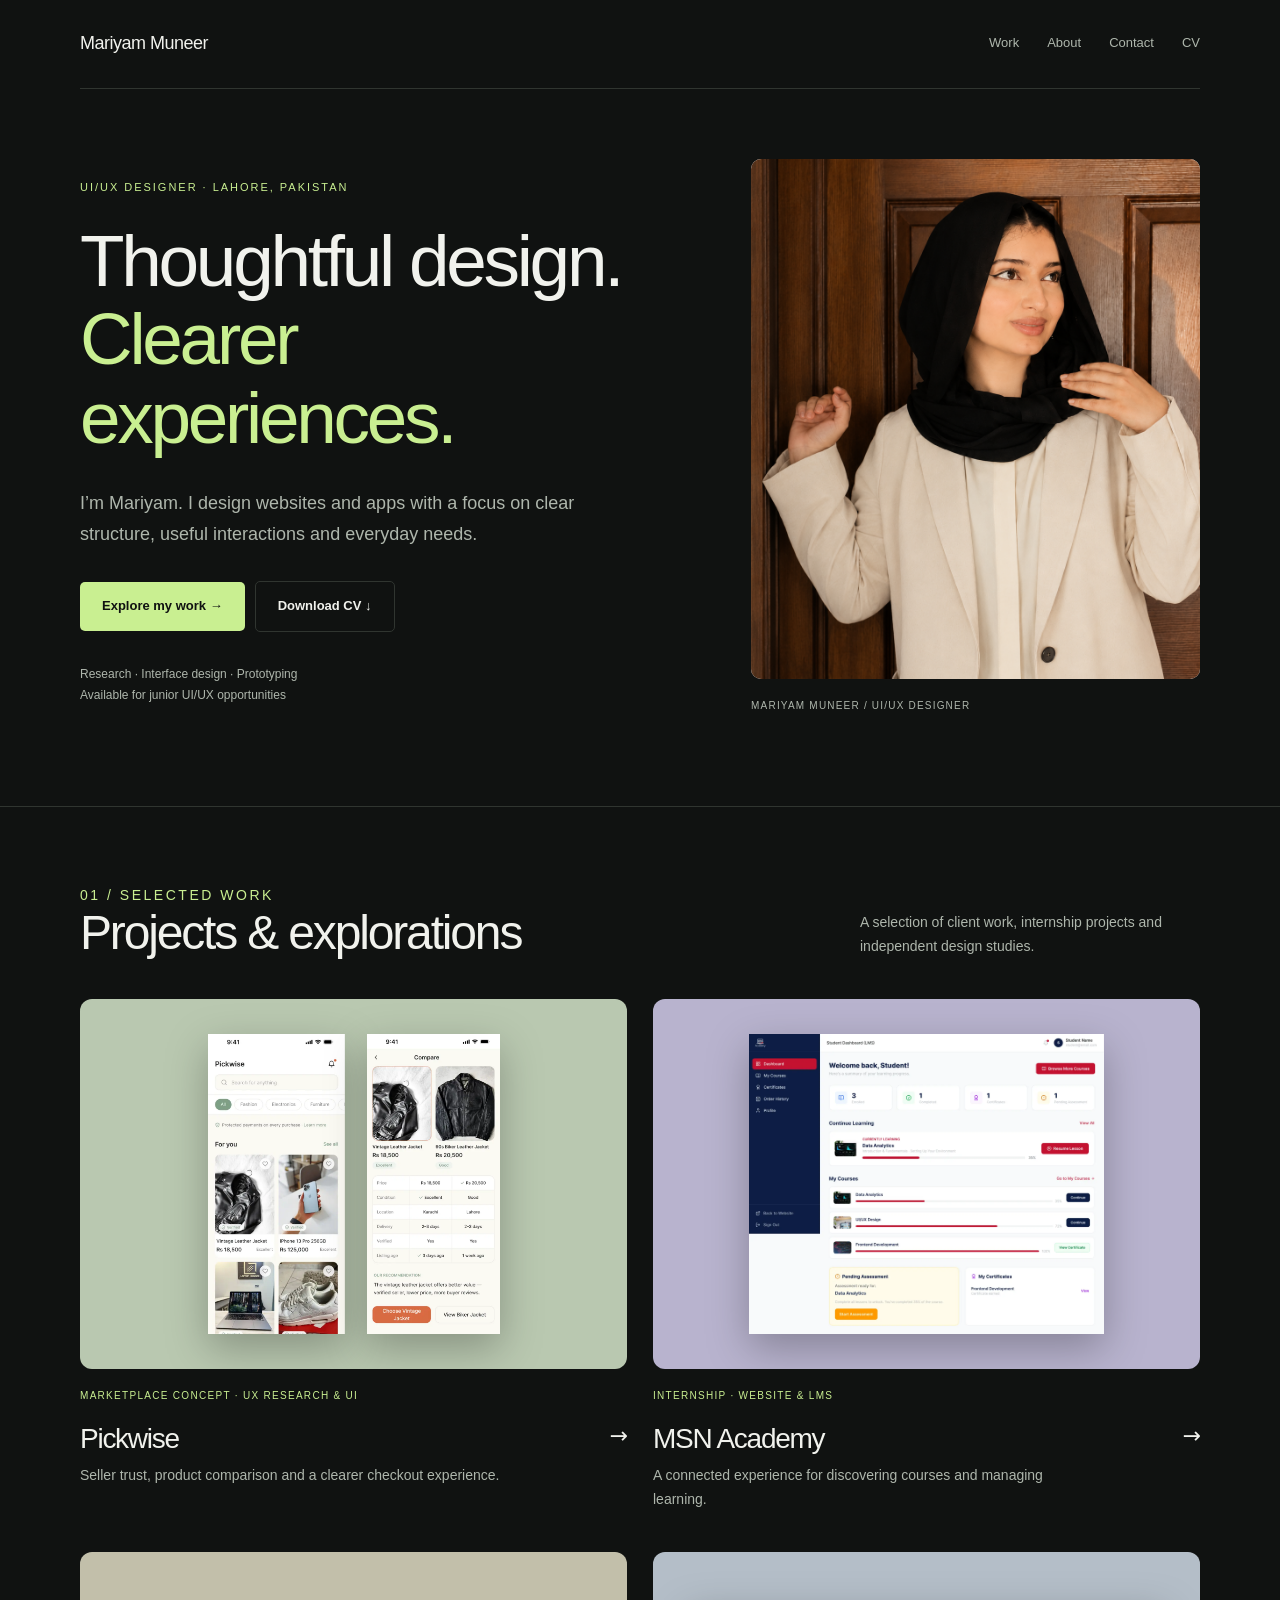
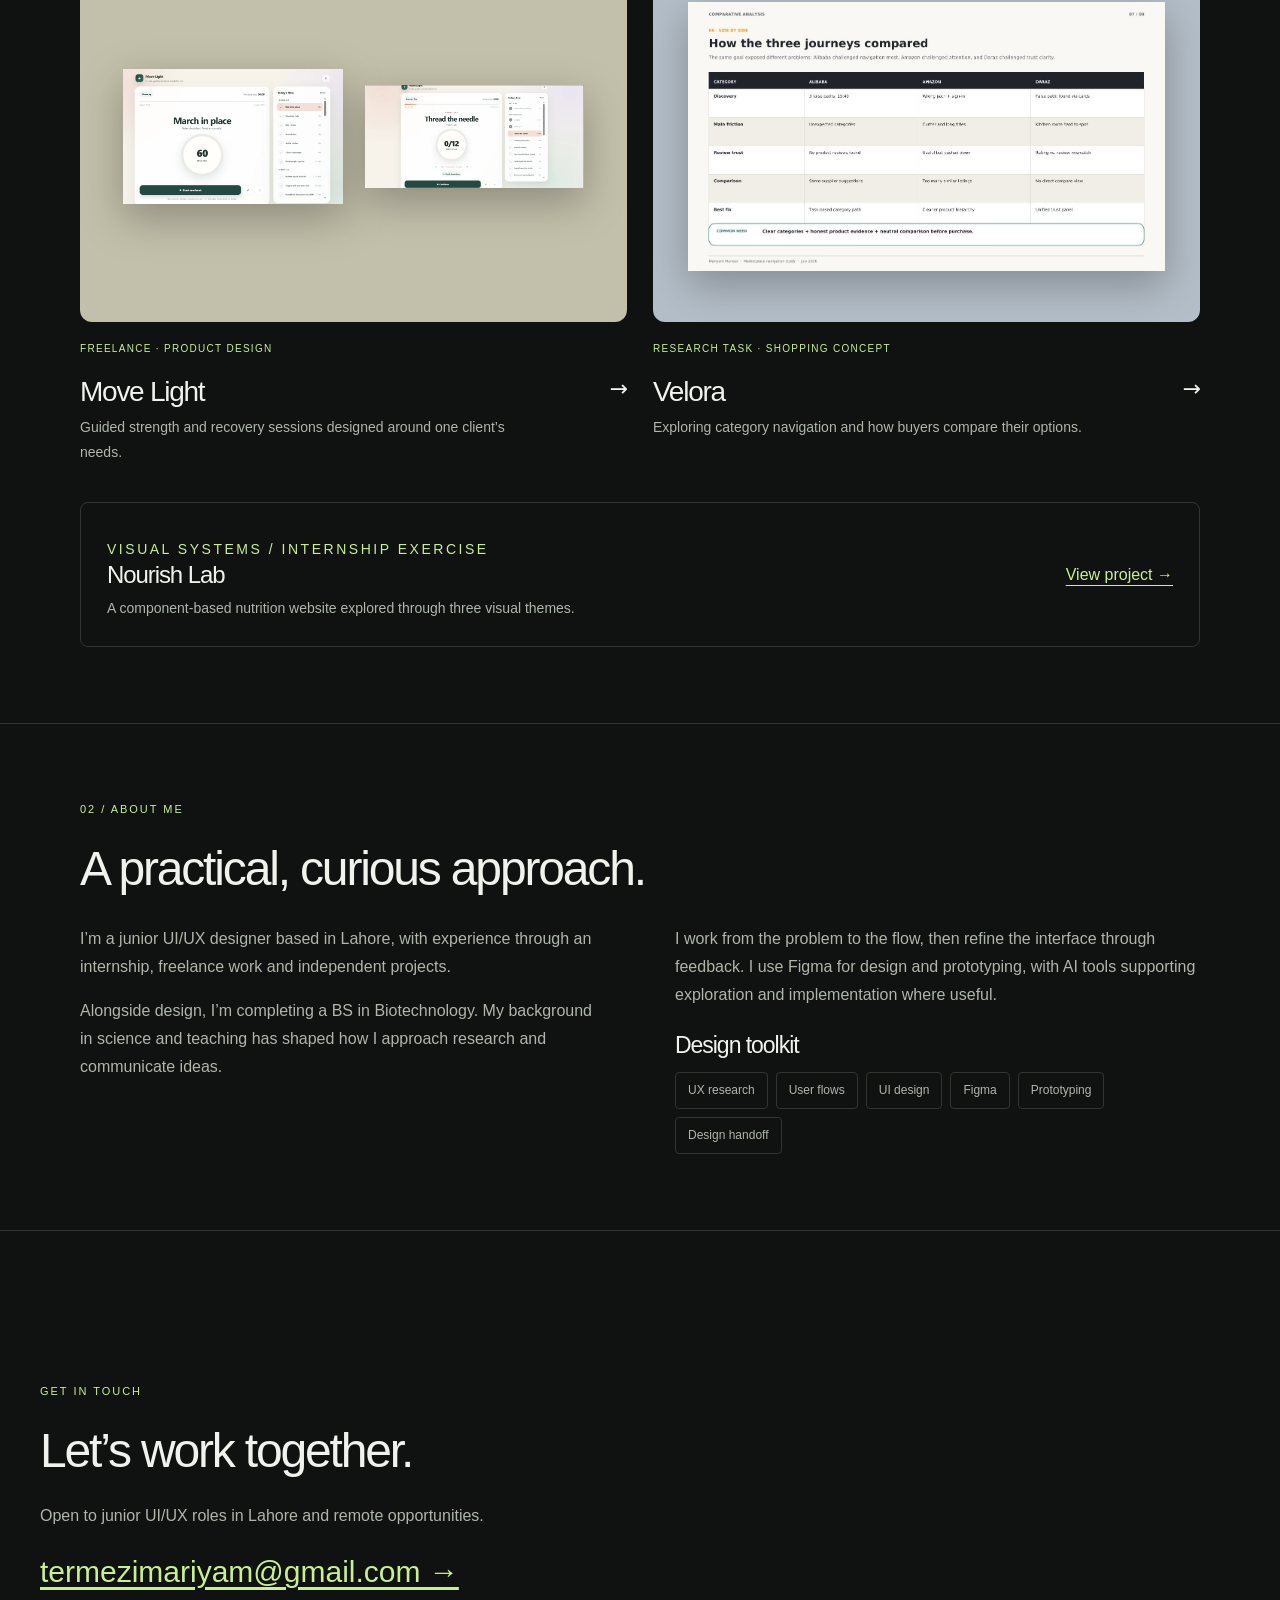
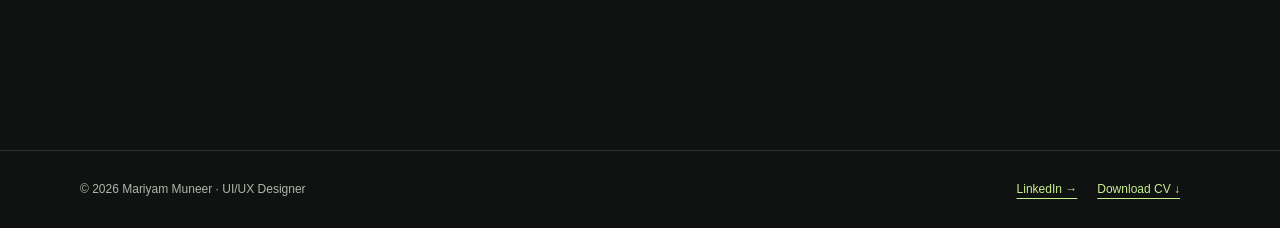
==== index.html @ 219070db "Add finished portfolio website and downloadable deployment archive" ====
<!doctype html><html lang="en"><head><meta charset="utf-8"><meta name="viewport" content="width=device-width,initial-scale=1"><title>Mariyam Muneer — UI/UX Designer</title><meta name="description" content="UI/UX designer based in Lahore. Selected work in marketplaces, learning platforms and guided digital experiences."><meta name="theme-color" content="#101211"><link rel="stylesheet" href="style.css"></head><body><a class="skip" href="#main">Skip to content</a><div class="wrap"><header class="top"><a href="index.html">Mariyam Muneer</a><nav aria-label="Main"><a href="index.html#work">Work</a><a href="index.html#about">About</a><a href="index.html#contact">Contact</a><a href="assets/Mariyam_Muneer_UIUX_CV.pdf">CV</a></nav></header></div><main id="main"><div class="wrap"><div class="hero"><div class="hero-copy"><p class="eyebrow">UI/UX Designer · Lahore, Pakistan</p><h1>Thoughtful design.<br><span>Clearer experiences.</span></h1><div class="hero-bottom"><div><p class="lede">I’m Mariyam. I design websites and apps with a focus on clear structure, useful interactions and everyday needs.</p><a class="btn" href="#work">Explore my work &#8594;</a><a class="btn alt" href="assets/Mariyam_Muneer_UIUX_CV.pdf" download>Download CV &#8595;</a></div><div class="location">Research · Interface design · Prototyping<br>Available for junior UI/UX opportunities</div></div></div><figure class="portrait"><img src="assets/mariyam-portrait.png" alt="Mariyam Muneer" fetchpriority="high"><figcaption>Mariyam Muneer / UI/UX Designer</figcaption></figure></div></div><section id="work"><div class="wrap"><div class="section-head"><div><p class="eyebrow">01 / Selected work</p><h2>Projects & explorations</h2></div><p>A selection of client work, internship projects and independent design studies.</p></div><div class="project-grid"><article class="project-card"><a href="pickwise.html"><div class="project-art pick"><img src="assets/pick/final-home.webp" alt="Pickwise interface" loading="lazy"><img src="assets/pick/compare.webp" alt="Pickwise secondary screen" loading="lazy"></div><p class="meta">Marketplace concept · UX research & UI</p><h3>Pickwise<span aria-hidden="true">&#8594;</span></h3><p>Seller trust, product comparison and a clearer checkout experience.</p></a></article><article class="project-card"><a href="msn-academy.html"><div class="project-art msn"><img src="assets/msn/dashboard.webp" alt="MSN Academy interface" loading="lazy"></div><p class="meta">Internship · Website & LMS</p><h3>MSN Academy<span aria-hidden="true">&#8594;</span></h3><p>A connected experience for discovering courses and managing learning.</p></a></article><article class="project-card"><a href="move-light.html"><div class="project-art move"><img src="assets/move/s3.webp" alt="Move Light interface" loading="lazy"><img src="assets/move/s5.webp" alt="Move Light secondary screen" loading="lazy"></div><p class="meta">Freelance · Product design</p><h3>Move Light<span aria-hidden="true">&#8594;</span></h3><p>Guided strength and recovery sessions designed around one client’s needs.</p></a></article><article class="project-card"><a href="velora.html"><div class="project-art vel"><img src="assets/vel/r7-7.jpg" alt="Velora interface" loading="lazy"></div><p class="meta">Research task · Shopping concept</p><h3>Velora<span aria-hidden="true">&#8594;</span></h3><p>Exploring category navigation and how buyers compare their options.</p></a></article></div><div class="secondary-work"><div><p class="eyebrow">Visual systems / Internship exercise</p><h3>Nourish Lab</h3><p>A component-based nutrition website explored through three visual themes.</p></div><a href="nourish-lab.html">View project &#8594;</a></div></div></section><section id="about"><div class="wrap"><p class="eyebrow">02 / About me</p><h2>A practical, curious approach.</h2><div class="about"><div><p>I’m a junior UI/UX designer based in Lahore, with experience through an internship, freelance work and independent projects.</p><p>Alongside design, I’m completing a BS in Biotechnology. My background in science and teaching has shaped how I approach research and communicate ideas.</p></div><div><p>I work from the problem to the flow, then refine the interface through feedback. I use Figma for design and prototyping, with AI tools supporting exploration and implementation where useful.</p><h3>Design toolkit</h3><div class="skills"><span>UX research</span><span>User flows</span><span>UI design</span><span>Figma</span><span>Prototyping</span><span>Design handoff</span></div></div></div></div></section></main><section id="contact"><div class="wrap contact-block"><p class="eyebrow">Get in touch</p><h2>Let’s work together.</h2><p>Open to junior UI/UX roles in Lahore and remote opportunities.</p><a href="mailto:termezimariyam@gmail.com">termezimariyam@gmail.com &#8594;</a></div></section><footer><div class="wrap footer-line"><span>© 2026 Mariyam Muneer · UI/UX Designer</span><div><a href="https://www.linkedin.com/in/mariyam-muneer-9874321bb" rel="noopener">LinkedIn &#8594;</a><a href="assets/Mariyam_Muneer_UIUX_CV.pdf" download>Download CV &#8595;</a></div></div></footer></body></html>
---- style.css ----
:root{--paper:#101211;--ink:#f1f2ed;--blue:#c9ef91;--line:#303530;--soft:#1c211d;--mute:#aeb6ac}
*{box-sizing:border-box}html{scroll-behavior:smooth;scroll-padding-top:90px}body{margin:0;background:var(--paper);color:var(--ink);font:16px/1.75 Arial,Helvetica,sans-serif;-webkit-font-smoothing:antialiased}a{color:var(--blue);text-underline-offset:5px}a:hover{color:#fff}a:focus-visible,button:focus-visible{outline:2px solid var(--blue);outline-offset:6px}h1,h2,h3{font-weight:500;line-height:1.08;letter-spacing:-.045em;margin:0}p{color:var(--mute)}.wrap{max-width:1200px;margin:auto;padding:0 40px}header.top{display:flex;align-items:center;justify-content:space-between;gap:28px;padding:28px 0;border-bottom:1px solid var(--line)}header.top>a{text-decoration:none;color:var(--ink);font-size:18px;letter-spacing:-.5px}header.top nav{display:flex;gap:28px;font-size:13px}header.top nav a{color:var(--mute);text-decoration:none}.eyebrow{font-size:11px;text-transform:uppercase;letter-spacing:.18em;color:var(--blue);margin:0 0 24px}.hero{padding:100px 0 85px;position:relative}.hero h1{font-size:clamp(48px,7.6vw,100px);max-width:950px}.hero h1 span{color:var(--blue)}.hero .lede{max-width:530px;font-size:19px;margin:30px 0}.hero-bottom{display:flex;justify-content:space-between;align-items:end;gap:24px}.location{font-size:12px;color:var(--mute);text-align:right}.btn{display:inline-block;background:var(--blue);color:#101211;padding:13px 22px;border-radius:5px;text-decoration:none;font-size:13px;font-weight:600;margin:0 10px 10px 0}.btn:hover{background:#e0ffb3;color:#101211}.btn.alt{background:transparent;border:1px solid var(--line);color:var(--ink)}section{padding:76px 0;border-top:1px solid var(--line)}.section-head{display:flex;justify-content:space-between;align-items:end;margin-bottom:40px;gap:28px}.section-head h2,section>.wrap>h2{font-size:48px}.section-head p{max-width:340px;font-size:14px;margin:0}.project-grid{display:grid;grid-template-columns:1fr 1fr;gap:40px 26px}.project-card{min-width:0}.project-card>a{display:block;text-decoration:none;color:var(--ink)}.project-art{height:370px;overflow:hidden;background:#242a25;border-radius:12px;display:flex;align-items:center;justify-content:center;padding:35px;transition:background .25s}.project-art img{max-width:100%;height:100%;object-fit:contain;filter:drop-shadow(0 14px 20px #0004);transition:transform .3s}.project-card a:hover img{transform:translateY(-7px)}.project-art.pick{background:#b9c8b0;gap:22px}.project-art.msn{background:#b8b3ce}.project-art.move{background:#c2bfaa;gap:22px}.project-art.vel{background:#b4bec8}.project-card h3{font-size:28px;margin:20px 0 8px;display:flex;justify-content:space-between}.project-card p{margin:0;font-size:14px;max-width:440px}.project-card .meta{font-size:10px;color:var(--blue);letter-spacing:.13em;text-transform:uppercase;margin-top:18px}.secondary-work{margin-top:38px;border:1px solid var(--line);border-radius:8px;padding:26px;display:flex;align-items:center;justify-content:space-between;gap:25px}.secondary-work h3{font-size:24px}.secondary-work p{margin:8px 0 0;font-size:14px}.about{display:grid;grid-template-columns:1fr 1fr;gap:70px;margin-top:30px}.about p{margin-top:0}.about h3{font-size:23px;margin:24px 0 14px}.skills{display:flex;flex-wrap:wrap;gap:8px}.skills span{border:1px solid var(--line);padding:7px 12px;border-radius:4px;font-size:12px;color:var(--mute)}.contact-block{padding:75px 0}.contact-block h2{font-size:clamp(36px,5vw,64px);margin-bottom:25px}.contact-block>a{font-size:clamp(16px,2.8vw,30px)}footer{border-top:1px solid var(--line);padding:28px 0;color:var(--mute);font-size:12px}.footer-line{display:flex;justify-content:space-between;gap:24px}footer a{margin-right:20px}.case main>.wrap:first-child{padding-top:65px}.case h1{font-size:clamp(40px,6vw,76px);max-width:970px}.case .lede{font-size:20px;max-width:780px;margin:25px 0 35px}dl.facts{display:grid;grid-template-columns:repeat(4,1fr);gap:25px;padding:24px 0 32px;margin:0 0 40px;border-bottom:1px solid var(--line)}dl.facts dt{font-size:10px;letter-spacing:.13em;text-transform:uppercase;color:var(--blue)}dl.facts dd{margin:9px 0 0;font-size:13px;color:var(--mute)}.case-nav{display:flex;flex-wrap:wrap;gap:18px;padding:18px 0 35px;font-size:12px}.case-nav a{color:var(--mute)}.cs{display:grid;grid-template-columns:260px 1fr;gap:38px;padding:55px 0;border-top:1px solid var(--line)}.cs h2{font-size:29px;letter-spacing:-.025em}.cs .body{max-width:760px}.cs .body p{margin:0 0 18px}.cs .body li{color:var(--mute);padding-bottom:10px}.cs .body b{color:var(--ink);font-weight:500}.figs{grid-column:1/-1;display:grid;gap:24px;margin:15px 0 25px}.figs.g1{grid-template-columns:1fr}.figs.g2{grid-template-columns:1fr 1fr}.figs.g3{grid-template-columns:repeat(3,1fr)}.figs.row{grid-template-columns:repeat(3,1fr);align-items:start}figure{margin:0;min-width:0}figure img{display:block;width:100%;height:auto;border-radius:9px;background:#fff}figure video{max-width:100%;border-radius:9px}figcaption{color:var(--mute);font-size:12px;line-height:1.6;margin:12px 0}.case>.wrap{padding-top:0}.case .figs.g2>figure img{height:560px;object-fit:contain;background:#202720;padding:24px}.hero-media{border-radius:12px;background:#1c211d;overflow:hidden}.hero-media video{display:block;width:100%;max-height:650px}.vids{grid-column:1/-1;display:grid;grid-template-columns:1fr 1fr;gap:24px}.vids video{width:100%;height:560px;background:#1c211d}.pager{display:flex;justify-content:space-between;gap:20px;padding:32px 0;border-top:1px solid var(--line);font-size:14px}.cta{padding:25px 0}.skip{position:absolute;top:-100px;left:20px;padding:12px;background:var(--blue);color:#101211;z-index:10}.skip:focus{top:10px}.sub{color:var(--mute)}
@media(max-width:800px){.wrap{padding:0 22px}.hero{padding:65px 0}.hero-bottom,.section-head{align-items:start;flex-direction:column}.location{text-align:left}.project-grid,.about{grid-template-columns:1fr}.project-art{height:340px}.about{gap:25px}header.top{align-items:start}header.top nav{gap:14px;flex-wrap:wrap;justify-content:end}header.top>a{min-width:115px;font-size:15px}.section-head h2,section>.wrap>h2{font-size:38px}section{padding:55px 0}dl.facts{grid-template-columns:1fr 1fr}.cs{grid-template-columns:1fr;gap:20px;padding:38px 0}.figs.g3,.figs.row{grid-template-columns:1fr 1fr}.figs.g2{grid-template-columns:1fr 1fr}.case .figs.g2>figure img{height:380px;padding:12px}.vids{grid-template-columns:1fr}.footer-line{flex-direction:column}.secondary-work{align-items:start;flex-direction:column}}
@media(max-width:480px){.hero h1{font-size:48px}.project-art{height:300px;padding:24px}.figs.g2,.figs.g3{grid-template-columns:1fr}.figs.row{gap:14px}.case .figs.g2>figure img{height:480px}.hero .lede{font-size:17px}.case .lede{font-size:18px}.pager{font-size:12px}}@media(prefers-reduced-motion:reduce){html{scroll-behavior:auto}*{transition:none!important}}

.project-art.pick img,.project-art.move img{max-width:46%;object-fit:contain;min-width:0} .project-card h3 span{font-family:system-ui,sans-serif;font-size:22px}

.section-number{display:block;font-size:11px;letter-spacing:.12em;color:var(--blue);margin-bottom:16px}.case-summary{display:grid;grid-template-columns:1fr 1fr;gap:30px;background:var(--soft);padding:26px;border-radius:8px}.case-summary p{margin:0;font-size:14px}.case-summary b{display:block;color:var(--ink);margin-bottom:8px}.insight-grid{display:grid;grid-template-columns:1fr 1fr;gap:16px;margin-bottom:24px}.insight{padding:22px;border:1px solid var(--line);border-radius:8px}.insight strong{display:block;font-size:32px;font-weight:500;color:var(--blue);margin-bottom:12px}.insight h3{font-size:19px;letter-spacing:-.015em;line-height:1.3;margin-bottom:12px}.insight p{font-size:14px}blockquote{border-left:2px solid var(--blue);margin:25px 0;padding:8px 22px;font-size:22px;line-height:1.5}cite{display:block;font-size:11px;font-style:normal;color:var(--mute);margin-top:10px}.flow-steps{grid-column:1/-1;display:flex;flex-wrap:wrap;gap:12px}.flow-steps span{border:1px solid var(--line);padding:13px 20px;border-radius:6px;font-size:13px}.appendix{border:1px solid var(--line);border-radius:8px;padding:24px;margin:30px 0}.appendix summary{cursor:pointer;color:var(--blue)}.table-scroll{overflow:auto;margin:24px 0}table{border-collapse:collapse;width:100%;min-width:550px;font-size:13px}th,td{padding:15px;text-align:left;border-bottom:1px solid var(--line);vertical-align:top}th{color:var(--ink)}td{color:var(--mute)}@media(max-width:600px){.case-summary,.insight-grid{grid-template-columns:1fr}.case-summary{padding:20px}}

.hero{display:grid;grid-template-columns:1.35fr 1fr;gap:65px;align-items:center;padding:70px 0 80px}.hero h1{font-size:clamp(48px,5.7vw,78px)}.hero-bottom{display:block}.location{margin-top:22px;text-align:left}.portrait img{width:100%;height:520px;object-fit:cover;object-position:center 30%;border-radius:10px}.portrait figcaption{text-transform:uppercase;letter-spacing:.12em;font-size:10px;padding-top:7px}.hero .lede{font-size:18px}.portrait{position:relative}@media(max-width:900px){.hero{gap:30px}.hero h1{font-size:52px}.portrait img{height:460px}}@media(max-width:700px){.hero{grid-template-columns:1fr;padding:48px 0;gap:30px}.hero h1{font-size:clamp(44px,9vw,64px)}.portrait img{height:460px;object-position:center 24%}.hero .lede{font-size:17px}}
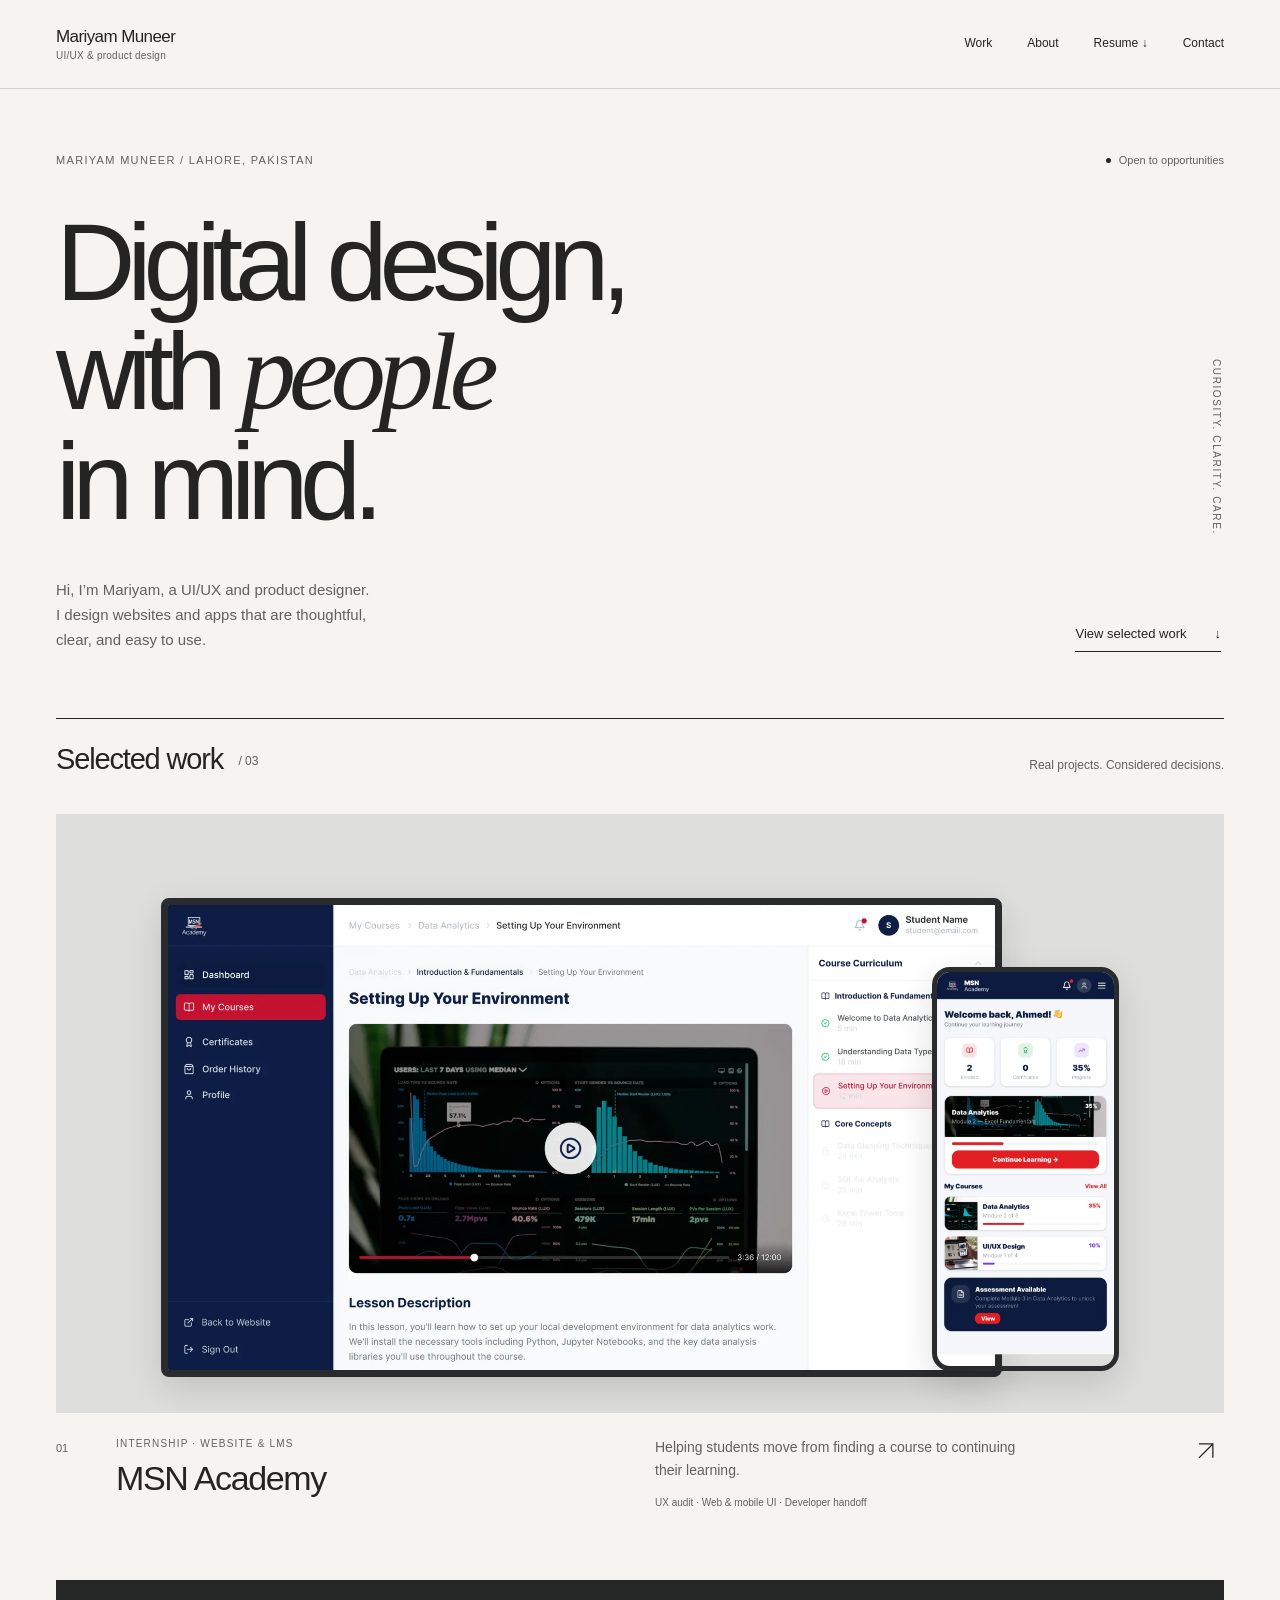
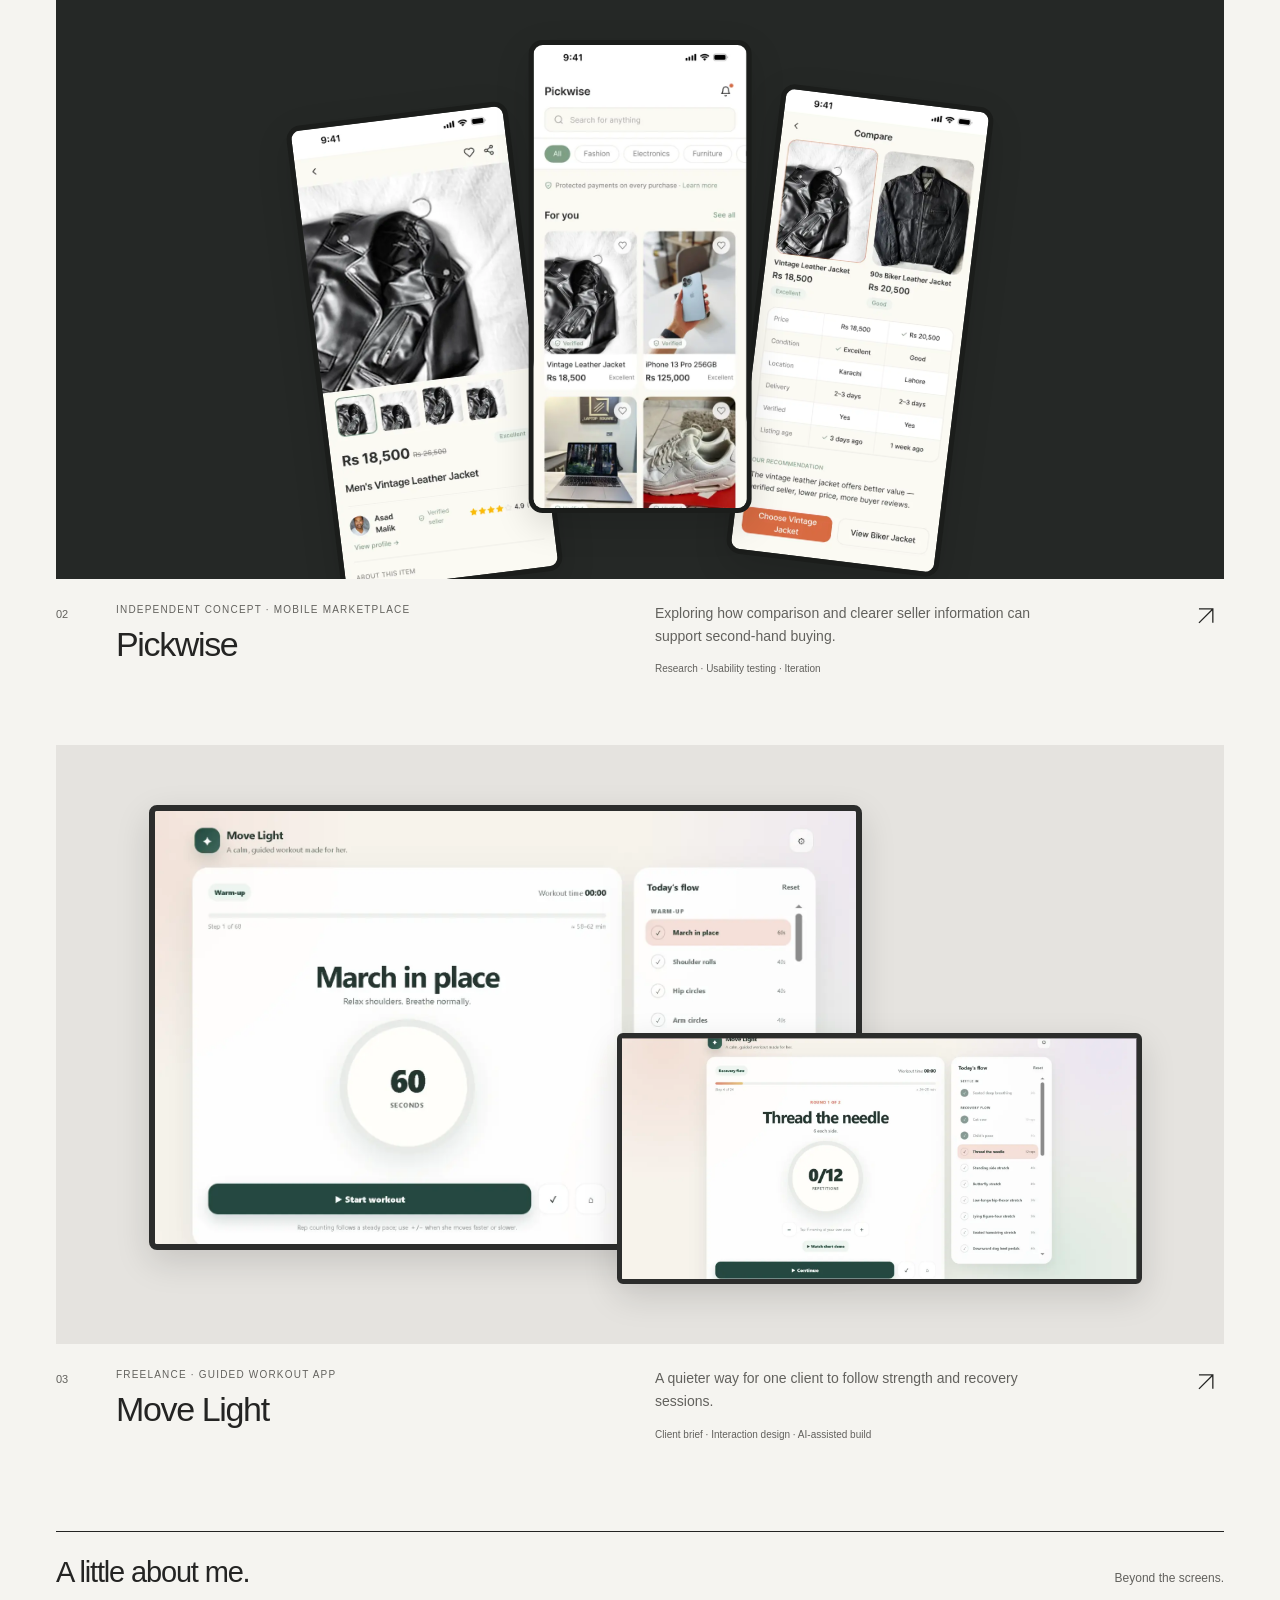
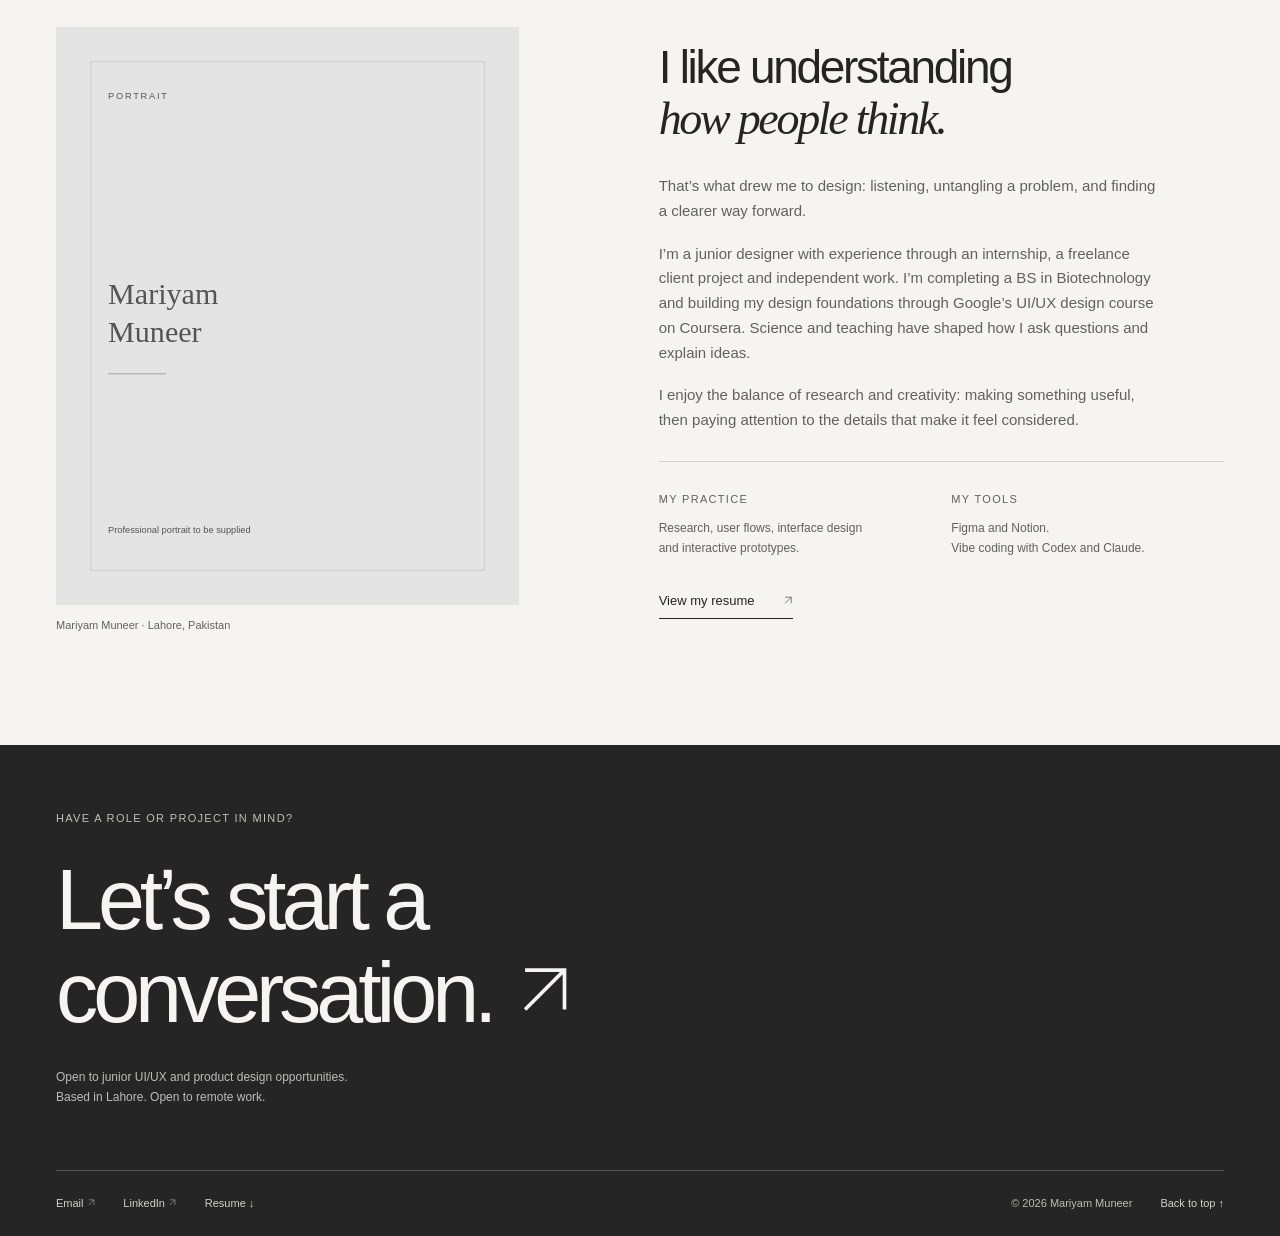
==== commit f7b6bad1: "Redesign portfolio with editorial layouts and focused case studies" ====
--- a/index.html
+++ b/index.html
@@ -1 +1,422 @@
-<!doctype html><html lang="en"><head><meta charset="utf-8"><meta name="viewport" content="width=device-width,initial-scale=1"><title>Mariyam Muneer — UI/UX Designer</title><meta name="description" content="UI/UX designer based in Lahore. Selected work in marketplaces, learning platforms and guided digital experiences."><meta name="theme-color" content="#101211"><link rel="stylesheet" href="style.css"></head><body><a class="skip" href="#main">Skip to content</a><div class="wrap"><header class="top"><a href="index.html">Mariyam Muneer</a><nav aria-label="Main"><a href="index.html#work">Work</a><a href="index.html#about">About</a><a href="index.html#contact">Contact</a><a href="assets/Mariyam_Muneer_UIUX_CV.pdf">CV</a></nav></header></div><main id="main"><div class="wrap"><div class="hero"><div class="hero-copy"><p class="eyebrow">UI/UX Designer · Lahore, Pakistan</p><h1>Thoughtful design.<br><span>Clearer experiences.</span></h1><div class="hero-bottom"><div><p class="lede">I’m Mariyam. I design websites and apps with a focus on clear structure, useful interactions and everyday needs.</p><a class="btn" href="#work">Explore my work &#8594;</a><a class="btn alt" href="assets/Mariyam_Muneer_UIUX_CV.pdf" download>Download CV &#8595;</a></div><div class="location">Research · Interface design · Prototyping<br>Available for junior UI/UX opportunities</div></div></div><figure class="portrait"><img src="assets/mariyam-portrait.png" alt="Mariyam Muneer" fetchpriority="high"><figcaption>Mariyam Muneer / UI/UX Designer</figcaption></figure></div></div><section id="work"><div class="wrap"><div class="section-head"><div><p class="eyebrow">01 / Selected work</p><h2>Projects & explorations</h2></div><p>A selection of client work, internship projects and independent design studies.</p></div><div class="project-grid"><article class="project-card"><a href="pickwise.html"><div class="project-art pick"><img src="assets/pick/final-home.webp" alt="Pickwise interface" loading="lazy"><img src="assets/pick/compare.webp" alt="Pickwise secondary screen" loading="lazy"></div><p class="meta">Marketplace concept · UX research & UI</p><h3>Pickwise<span aria-hidden="true">&#8594;</span></h3><p>Seller trust, product comparison and a clearer checkout experience.</p></a></article><article class="project-card"><a href="msn-academy.html"><div class="project-art msn"><img src="assets/msn/dashboard.webp" alt="MSN Academy interface" loading="lazy"></div><p class="meta">Internship · Website & LMS</p><h3>MSN Academy<span aria-hidden="true">&#8594;</span></h3><p>A connected experience for discovering courses and managing learning.</p></a></article><article class="project-card"><a href="move-light.html"><div class="project-art move"><img src="assets/move/s3.webp" alt="Move Light interface" loading="lazy"><img src="assets/move/s5.webp" alt="Move Light secondary screen" loading="lazy"></div><p class="meta">Freelance · Product design</p><h3>Move Light<span aria-hidden="true">&#8594;</span></h3><p>Guided strength and recovery sessions designed around one client’s needs.</p></a></article><article class="project-card"><a href="velora.html"><div class="project-art vel"><img src="assets/vel/r7-7.jpg" alt="Velora interface" loading="lazy"></div><p class="meta">Research task · Shopping concept</p><h3>Velora<span aria-hidden="true">&#8594;</span></h3><p>Exploring category navigation and how buyers compare their options.</p></a></article></div><div class="secondary-work"><div><p class="eyebrow">Visual systems / Internship exercise</p><h3>Nourish Lab</h3><p>A component-based nutrition website explored through three visual themes.</p></div><a href="nourish-lab.html">View project &#8594;</a></div></div></section><section id="about"><div class="wrap"><p class="eyebrow">02 / About me</p><h2>A practical, curious approach.</h2><div class="about"><div><p>I’m a junior UI/UX designer based in Lahore, with experience through an internship, freelance work and independent projects.</p><p>Alongside design, I’m completing a BS in Biotechnology. My background in science and teaching has shaped how I approach research and communicate ideas.</p></div><div><p>I work from the problem to the flow, then refine the interface through feedback. I use Figma for design and prototyping, with AI tools supporting exploration and implementation where useful.</p><h3>Design toolkit</h3><div class="skills"><span>UX research</span><span>User flows</span><span>UI design</span><span>Figma</span><span>Prototyping</span><span>Design handoff</span></div></div></div></div></section></main><section id="contact"><div class="wrap contact-block"><p class="eyebrow">Get in touch</p><h2>Let’s work together.</h2><p>Open to junior UI/UX roles in Lahore and remote opportunities.</p><a href="mailto:termezimariyam@gmail.com">termezimariyam@gmail.com &#8594;</a></div></section><footer><div class="wrap footer-line"><span>© 2026 Mariyam Muneer · UI/UX Designer</span><div><a href="https://www.linkedin.com/in/mariyam-muneer-9874321bb" rel="noopener">LinkedIn &#8594;</a><a href="assets/Mariyam_Muneer_UIUX_CV.pdf" download>Download CV &#8595;</a></div></div></footer></body></html>+<!doctype html>
+<html lang="en" id="top">
+  <head>
+    <meta charset="utf-8" />
+    <meta name="viewport" content="width=device-width,initial-scale=1" />
+    <title>Mariyam Muneer — UI/UX &amp; Product Designer</title>
+    <meta
+      name="description"
+      content="UI/UX and product designer based in Lahore, Pakistan. Selected work in learning platforms, second-hand marketplaces and guided digital experiences."
+    />
+    <meta name="theme-color" content="#f5f4f0" />
+    <meta
+      property="og:title"
+      content="Mariyam Muneer — UI/UX &amp; Product Designer"
+    />
+    <meta
+      property="og:description"
+      content="UI/UX and product designer based in Lahore, Pakistan. Selected work in learning platforms, second-hand marketplaces and guided digital experiences."
+    />
+    <meta property="og:type" content="website" />
+    <link rel="icon" href="assets/favicon.svg" type="image/svg+xml" />
+    <link rel="stylesheet" href="style.css" />
+  </head>
+  <body class="home">
+    <a class="skip-link" href="#main">Skip to content</a>
+    <header class="site-header">
+      <div class="shell header-inner">
+        <a class="wordmark" href="index.html" aria-label="Mariyam Muneer — home"
+          >Mariyam Muneer<span>UI/UX & product design</span></a
+        >
+        <nav aria-label="Main navigation">
+          <a href="index.html#work">Work</a><a href="index.html#about">About</a
+          ><a href="assets/Mariyam_Muneer_UIUX_CV.pdf" download
+            >Resume <span aria-hidden="true">↓</span></a
+          ><a href="index.html#contact">Contact</a>
+        </nav>
+      </div>
+    </header>
+    <main id="main">
+      <section class="home-hero shell">
+        <div class="hero-kicker">
+          <p class="eyebrow">Mariyam Muneer / Lahore, Pakistan</p>
+          <p class="availability">
+            <span aria-hidden="true"></span>Open to opportunities
+          </p>
+        </div>
+        <h1>Digital design,<br />with <em>people</em><br />in mind.</h1>
+        <div class="hero-bottom">
+          <p>
+            Hi, I’m Mariyam, a UI/UX and product designer.<br />I design
+            websites and apps that are thoughtful,<br class="desktop-break" />
+            clear, and easy to use.
+          </p>
+          <a class="text-link" href="#work"
+            >View selected work <span aria-hidden="true">↓</span></a
+          >
+        </div>
+        <span class="hero-side" aria-hidden="true"
+          >Curiosity. Clarity. Care.</span
+        >
+      </section>
+      <section class="work-section shell" id="work">
+        <div class="section-heading">
+          <h2>Selected work<span class="work-count"> / 03</span></h2>
+          <p>Real projects. Considered decisions.</p>
+        </div>
+        <article class="project reveal">
+          <a
+            class="project-preview academy"
+            href="msn-academy.html"
+            aria-label="Read MSN Academy case study"
+            ><div class="preview-inner">
+              <img
+                src="assets/msn/lecture.webp"
+                alt="Student lesson interface for MSN Academy"
+                class="primary-screen"
+                loading="lazy"
+                decoding="async"
+              /><img
+                src="assets/msn/m-dashboard.webp"
+                alt="MSN Academy supporting interface"
+                class="secondary-screen"
+                loading="lazy"
+                decoding="async"
+              />
+            </div>
+            <span class="preview-action"
+              >View case study
+              <svg
+                class="arrow-icon"
+                viewBox="0 0 24 24"
+                fill="none"
+                aria-hidden="true"
+                focusable="false"
+              >
+                <path
+                  d="M5 19 19 5M5 5h14v14"
+                  stroke="currentColor"
+                  stroke-width="1.3"
+                /></svg></span
+          ></a>
+          <div class="project-info">
+            <p class="project-number">01</p>
+            <div>
+              <p class="eyebrow">Internship · Website & LMS</p>
+              <h3><a href="msn-academy.html">MSN Academy</a></h3>
+            </div>
+            <div class="project-description">
+              <p>
+                Helping students move from finding a course to continuing their
+                learning.
+              </p>
+              <p class="project-disciplines">
+                UX audit · Web & mobile UI · Developer handoff
+              </p>
+            </div>
+            <a
+              class="project-arrow"
+              href="msn-academy.html"
+              aria-label="Read MSN Academy case study"
+              ><svg
+                class="arrow-icon"
+                viewBox="0 0 24 24"
+                fill="none"
+                aria-hidden="true"
+                focusable="false"
+              >
+                <path
+                  d="M5 19 19 5M5 5h14v14"
+                  stroke="currentColor"
+                  stroke-width="1.3"
+                /></svg
+            ></a>
+          </div>
+        </article>
+        <article class="project reveal">
+          <a
+            class="project-preview market"
+            href="pickwise.html"
+            aria-label="Read Pickwise case study"
+            ><div class="preview-inner">
+              <img
+                src="assets/pick/detail.webp"
+                alt="Pickwise product details"
+                class="support-screen"
+                loading="lazy"
+                decoding="async"
+              /><img
+                src="assets/pick/final-home.webp"
+                alt="Pickwise revised home screen"
+                class="primary-screen"
+                loading="lazy"
+                decoding="async"
+              /><img
+                src="assets/pick/compare.webp"
+                alt="Pickwise supporting interface"
+                class="secondary-screen"
+                loading="lazy"
+                decoding="async"
+              />
+            </div>
+            <span class="preview-action"
+              >View case study
+              <svg
+                class="arrow-icon"
+                viewBox="0 0 24 24"
+                fill="none"
+                aria-hidden="true"
+                focusable="false"
+              >
+                <path
+                  d="M5 19 19 5M5 5h14v14"
+                  stroke="currentColor"
+                  stroke-width="1.3"
+                /></svg></span
+          ></a>
+          <div class="project-info">
+            <p class="project-number">02</p>
+            <div>
+              <p class="eyebrow">Independent concept · Mobile marketplace</p>
+              <h3><a href="pickwise.html">Pickwise</a></h3>
+            </div>
+            <div class="project-description">
+              <p>
+                Exploring how comparison and clearer seller information can
+                support second-hand buying.
+              </p>
+              <p class="project-disciplines">
+                Research · Usability testing · Iteration
+              </p>
+            </div>
+            <a
+              class="project-arrow"
+              href="pickwise.html"
+              aria-label="Read Pickwise case study"
+              ><svg
+                class="arrow-icon"
+                viewBox="0 0 24 24"
+                fill="none"
+                aria-hidden="true"
+                focusable="false"
+              >
+                <path
+                  d="M5 19 19 5M5 5h14v14"
+                  stroke="currentColor"
+                  stroke-width="1.3"
+                /></svg
+            ></a>
+          </div>
+        </article>
+        <article class="project reveal">
+          <a
+            class="project-preview movement"
+            href="move-light.html"
+            aria-label="Read Move Light case study"
+            ><div class="preview-inner">
+              <img
+                src="assets/move/s3.webp"
+                alt="Move Light guided exercise interface"
+                class="primary-screen"
+                loading="lazy"
+                decoding="async"
+              /><img
+                src="assets/move/s5.webp"
+                alt="Move Light recovery session"
+                class="secondary-screen"
+                loading="lazy"
+                decoding="async"
+              />
+            </div>
+            <span class="preview-action"
+              >View case study
+              <svg
+                class="arrow-icon"
+                viewBox="0 0 24 24"
+                fill="none"
+                aria-hidden="true"
+                focusable="false"
+              >
+                <path
+                  d="M5 19 19 5M5 5h14v14"
+                  stroke="currentColor"
+                  stroke-width="1.3"
+                /></svg></span
+          ></a>
+          <div class="project-info">
+            <p class="project-number">03</p>
+            <div>
+              <p class="eyebrow">Freelance · Guided workout app</p>
+              <h3><a href="move-light.html">Move Light</a></h3>
+            </div>
+            <div class="project-description">
+              <p>
+                A quieter way for one client to follow strength and recovery
+                sessions.
+              </p>
+              <p class="project-disciplines">
+                Client brief · Interaction design · AI-assisted build
+              </p>
+            </div>
+            <a
+              class="project-arrow"
+              href="move-light.html"
+              aria-label="Read Move Light case study"
+              ><svg
+                class="arrow-icon"
+                viewBox="0 0 24 24"
+                fill="none"
+                aria-hidden="true"
+                focusable="false"
+              >
+                <path
+                  d="M5 19 19 5M5 5h14v14"
+                  stroke="currentColor"
+                  stroke-width="1.3"
+                /></svg
+            ></a>
+          </div>
+        </article>
+      </section>
+      <section class="about-section shell" id="about">
+        <div class="section-heading">
+          <h2>A little about me.</h2>
+          <p>Beyond the screens.</p>
+        </div>
+        <div class="about-layout">
+          <figure class="about-portrait">
+            <img
+              src="assets/mariyam-professional-portrait.svg"
+              width="800"
+              height="1000"
+              alt="Professional portrait placeholder for Mariyam Muneer"
+            />
+            <figcaption>Mariyam Muneer · Lahore, Pakistan</figcaption>
+          </figure>
+          <div class="about-copy">
+            <h3>I like understanding<br /><em>how people think.</em></h3>
+            <p>
+              That’s what drew me to design: listening, untangling a problem,
+              and finding a clearer way forward.
+            </p>
+            <p>
+              I’m a junior designer with experience through an internship, a
+              freelance client project and independent work. I’m completing a BS
+              in Biotechnology and building my design foundations through
+              Google’s UI/UX design course on Coursera. Science and teaching
+              have shaped how I ask questions and explain ideas.
+            </p>
+            <p>
+              I enjoy the balance of research and creativity: making something
+              useful, then paying attention to the details that make it feel
+              considered.
+            </p>
+            <div class="about-details">
+              <div>
+                <span class="eyebrow">My practice</span>
+                <p>
+                  Research, user flows, interface design<br />and interactive
+                  prototypes.
+                </p>
+              </div>
+              <div>
+                <span class="eyebrow">My tools</span>
+                <p>Figma and Notion.<br />Vibe coding with Codex and Claude.</p>
+              </div>
+            </div>
+            <a
+              class="text-link"
+              href="assets/Mariyam_Muneer_UIUX_CV.pdf"
+              download
+              >View my resume
+              <span aria-hidden="true"
+                ><svg
+                  class="arrow-icon"
+                  viewBox="0 0 24 24"
+                  fill="none"
+                  aria-hidden="true"
+                  focusable="false"
+                >
+                  <path
+                    d="M5 19 19 5M5 5h14v14"
+                    stroke="currentColor"
+                    stroke-width="1.3"
+                  /></svg></span
+            ></a>
+          </div>
+        </div>
+      </section>
+    </main>
+    <footer id="contact" class="site-footer">
+      <div class="shell">
+        <div class="footer-top">
+          <p class="eyebrow">Have a role or project in mind?</p>
+          <h2>
+            Let’s start a<br /><a href="mailto:termezimariyam@gmail.com"
+              >conversation.
+              <span aria-hidden="true"
+                ><svg
+                  class="arrow-icon"
+                  viewBox="0 0 24 24"
+                  fill="none"
+                  aria-hidden="true"
+                  focusable="false"
+                >
+                  <path
+                    d="M5 19 19 5M5 5h14v14"
+                    stroke="currentColor"
+                    stroke-width="1.3"
+                  /></svg></span
+            ></a>
+          </h2>
+          <p class="footer-note">
+            Open to junior UI/UX and product design opportunities.<br />Based in
+            Lahore. Open to remote work.
+          </p>
+        </div>
+        <div class="footer-bottom">
+          <a href="mailto:termezimariyam@gmail.com"
+            >Email
+            <svg
+              class="arrow-icon"
+              viewBox="0 0 24 24"
+              fill="none"
+              aria-hidden="true"
+              focusable="false"
+            >
+              <path
+                d="M5 19 19 5M5 5h14v14"
+                stroke="currentColor"
+                stroke-width="1.3"
+              /></svg></a
+          ><a
+            href="https://www.linkedin.com/in/mariyam-muneer-9874321bb"
+            rel="noopener noreferrer"
+            >LinkedIn
+            <svg
+              class="arrow-icon"
+              viewBox="0 0 24 24"
+              fill="none"
+              aria-hidden="true"
+              focusable="false"
+            >
+              <path
+                d="M5 19 19 5M5 5h14v14"
+                stroke="currentColor"
+                stroke-width="1.3"
+              /></svg></a
+          ><a href="assets/Mariyam_Muneer_UIUX_CV.pdf" download>Resume ↓</a
+          ><span class="copyright">© 2026 Mariyam Muneer</span
+          ><a href="#top">Back to top ↑</a>
+        </div>
+      </div>
+    </footer>
+    <dialog class="image-dialog" aria-label="Expanded project image">
+      <button type="button" class="dialog-close">
+        Close <span aria-hidden="true">×</span></button
+      ><img alt="" />
+      <p></p>
+    </dialog>
+    <script src="site.js" defer></script>
+  </body>
+</html>
--- a/style.css
+++ b/style.css
@@ -1,11 +1,1464 @@
+:root {
+  --paper: #f5f4f0;
+  --ink: #242423;
+  --secondary: #62615d;
+  --line: #d3d2cc;
+  --soft: #eae9e4;
+  --dark: #242524;
+  --white: #fff;
+  --serif: Georgia, "Times New Roman", serif;
+  --sans: Arial, Helvetica, sans-serif;
+  --ease: cubic-bezier(0.2, 0.65, 0.3, 1);
+}
+* {
+  box-sizing: border-box;
+}
+html {
+  scroll-behavior: smooth;
+  scroll-padding-top: 104px;
+}
+body {
+  margin: 0;
+  background: var(--paper);
+  color: var(--ink);
+  font: 16px/1.65 var(--sans);
+  -webkit-font-smoothing: antialiased;
+}
+h1,
+h2,
+h3,
+p,
+figure {
+  margin: 0;
+}
+h1,
+h2,
+h3 {
+  font-weight: 400;
+  line-height: 1.08;
+  letter-spacing: -0.05em;
+}
+a {
+  color: inherit;
+  text-underline-offset: 5px;
+  text-decoration-thickness: 1px;
+}
+a:hover {
+  text-decoration-color: var(--secondary);
+}
+img,
+video {
+  max-width: 100%;
+  display: block;
+}
+button {
+  font: inherit;
+}
+button,
+a {
+  -webkit-tap-highlight-color: transparent;
+}
+a:focus-visible,
+button:focus-visible,
+summary:focus-visible {
+  outline: 2px solid var(--ink);
+  outline-offset: 6px;
+}
+::selection {
+  background: #cecec6;
+}
+.shell {
+  width: min(1280px, calc(100% - 112px));
+  margin-inline: auto;
+}
+.eyebrow {
+  font-size: 11px;
+  font-weight: 400;
+  line-height: 1.5;
+  letter-spacing: 0.12em;
+  text-transform: uppercase;
+  color: var(--secondary);
+}
+.skip-link {
+  position: fixed;
+  top: 12px;
+  left: 16px;
+  transform: translateY(-150%);
+  background: var(--ink);
+  color: var(--paper);
+  z-index: 100;
+  padding: 12px 18px;
+}
+.skip-link:focus {
+  transform: none;
+}
+.site-header {
+  position: sticky;
+  top: 0;
+  z-index: 20;
+  background: rgb(245 244 240 / 0.96);
+  border-bottom: 1px solid var(--line);
+  backdrop-filter: blur(16px);
+}
+.header-inner {
+  display: flex;
+  justify-content: space-between;
+  align-items: center;
+  min-height: 88px;
+  gap: 24px;
+}
+.wordmark {
+  text-decoration: none;
+  font-size: 17px;
+  letter-spacing: -0.035em;
+  line-height: 1.4;
+}
+.wordmark span {
+  display: block;
+  font-size: 10px;
+  letter-spacing: 0.025em;
+  color: var(--secondary);
+}
+.site-header nav {
+  display: flex;
+  gap: 35px;
+}
+.site-header nav a {
+  font-size: 12px;
+  text-decoration: none;
+  position: relative;
+  padding: 10px 0;
+}
+.site-header nav a:after {
+  content: "";
+  position: absolute;
+  left: 0;
+  bottom: 4px;
+  width: 100%;
+  height: 1px;
+  background: var(--ink);
+  transform: scaleX(0);
+  transform-origin: left;
+  transition: transform 0.25s var(--ease);
+}
+.site-header nav a:hover:after,
+.site-header nav a[aria-current]:after {
+  transform: scaleX(1);
+}
+.home-hero {
+  padding: 62px 0 66px;
+  position: relative;
+}
+.hero-kicker {
+  display: flex;
+  justify-content: space-between;
+  align-items: center;
+  gap: 24px;
+  margin-bottom: 39px;
+}
+.availability {
+  font-size: 11px;
+  color: var(--secondary);
+  display: flex;
+  align-items: center;
+  gap: 8px;
+}
+.availability span {
+  width: 5px;
+  height: 5px;
+  background: var(--ink);
+  border-radius: 50%;
+}
+.home-hero h1 {
+  font-size: clamp(78px, 8.6vw, 126px);
+  line-height: 0.99;
+  letter-spacing: -0.075em;
+  max-width: 1000px;
+}
+.home-hero h1 em {
+  font-family: var(--serif);
+  font-weight: 400;
+  letter-spacing: -0.065em;
+}
+.hero-bottom {
+  display: flex;
+  justify-content: space-between;
+  align-items: end;
+  gap: 40px;
+  margin-top: 42px;
+  padding-right: 3px;
+}
+.hero-bottom > p {
+  font-size: 15px;
+  color: var(--secondary);
+  max-width: 490px;
+}
+.text-link {
+  display: inline-flex;
+  align-items: center;
+  gap: 28px;
+  font-size: 13px;
+  text-decoration: none;
+  padding: 7px 0;
+  border-bottom: 1px solid var(--ink);
+  transition: gap 0.25s var(--ease);
+}
+.text-link:hover {
+  gap: 40px;
+}
+.hero-side {
+  position: absolute;
+  right: 0;
+  top: 270px;
+  font-size: 10px;
+  text-transform: uppercase;
+  letter-spacing: 0.16em;
+  writing-mode: vertical-rl;
+  color: var(--secondary);
+}
+.section-heading {
+  display: flex;
+  justify-content: space-between;
+  align-items: baseline;
+  gap: 25px;
+  padding: 25px 0 38px;
+  border-top: 1px solid var(--ink);
+}
+.section-heading h2 {
+  font-size: 29px;
+  letter-spacing: -0.04em;
+}
+.section-heading > p {
+  font-size: 12px;
+  color: var(--secondary);
+}
+.work-count {
+  font-size: 12px;
+  color: var(--secondary);
+  letter-spacing: 0;
+  vertical-align: middle;
+  margin-left: 12px;
+}
+.project {
+  padding-bottom: 68px;
+}
+.project-preview {
+  display: block;
+  background: var(--soft);
+  position: relative;
+  overflow: hidden;
+  isolation: isolate;
+  text-decoration: none;
+  aspect-ratio: 1.95;
+}
+.preview-inner {
+  width: 100%;
+  height: 100%;
+  position: relative;
+  transition: transform 0.7s var(--ease);
+}
+.project-preview:hover .preview-inner {
+  transform: scale(1.025);
+}
+.project-preview.academy,
+.case-cover.academy {
+  background: #dedfdd;
+}
+.project-preview.market,
+.case-cover.market {
+  background: #252826;
+}
+.project-preview.movement,
+.case-cover.movement {
+  background: #e5e3df;
+}
+.preview-inner img {
+  position: absolute;
+  object-fit: contain;
+  box-shadow: 0 12px 35px #0002;
+}
+.academy .primary-screen {
+  width: 72%;
+  left: 9%;
+  top: 14%;
+  border: 7px solid #292b2c;
+  border-radius: 8px;
+}
+.academy .secondary-screen {
+  width: 16%;
+  right: 9%;
+  bottom: 7%;
+  border: 5px solid #292b2c;
+  border-radius: 18px;
+}
+.market .preview-inner img {
+  height: 79%;
+  width: auto;
+  border: 5px solid #1b1d1b;
+  border-radius: 14px;
+}
+.market .primary-screen {
+  left: 50%;
+  top: 10%;
+  transform: translateX(-50%);
+  z-index: 2;
+}
+.market .support-screen {
+  left: 22%;
+  top: 22%;
+  transform: rotate(-7deg);
+}
+.market .secondary-screen {
+  right: 22%;
+  top: 19%;
+  transform: rotate(7deg);
+}
+.movement .primary-screen {
+  width: 61%;
+  left: 8%;
+  top: 10%;
+  border: 6px solid #2c2d2c;
+  border-radius: 8px;
+}
+.movement .secondary-screen {
+  width: 45%;
+  right: 7%;
+  bottom: 10%;
+  border: 5px solid #2c2d2c;
+  border-radius: 6px;
+}
+.preview-action {
+  position: absolute;
+  right: 23px;
+  bottom: 23px;
+  background: var(--paper);
+  color: var(--ink);
+  padding: 11px 16px;
+  font-size: 11px;
+  transform: translateY(65px);
+  transition: transform 0.35s var(--ease);
+}
+.project-preview:hover .preview-action,
+.project-preview:focus-visible .preview-action {
+  transform: translateY(0);
+}
+.project-info {
+  display: grid;
+  grid-template-columns: 40px 1fr 1fr 30px;
+  gap: 20px;
+  padding: 23px 0 0;
+}
+.project-number {
+  font-size: 11px;
+  color: var(--secondary);
+  padding-top: 3px;
+}
+.project-info .eyebrow {
+  font-size: 10px;
+  margin-bottom: 9px;
+}
+.project-info h3 {
+  font-size: 34px;
+  letter-spacing: -0.04em;
+}
+.project-info h3 a {
+  text-decoration: none;
+}
+.project-description > p:first-child {
+  font-size: 14px;
+  max-width: 390px;
+  color: var(--secondary);
+}
+.project-disciplines {
+  font-size: 10px;
+  color: var(--secondary);
+  margin-top: 13px;
+}
+.project-arrow {
+  text-decoration: none;
+  font-size: 28px;
+  align-self: start;
+  line-height: 1.2;
+  transition: transform 0.25s var(--ease);
+}
+.project-arrow:hover {
+  transform: translate(3px, -3px);
+}
+.about-section {
+  padding-top: 20px;
+  padding-bottom: 110px;
+}
+.about-layout {
+  display: grid;
+  grid-template-columns: 0.9fr 1.1fr;
+  gap: 12%;
+  align-items: center;
+}
+.about-portrait img {
+  width: 100%;
+  height: auto;
+  aspect-ratio: 4/5;
+  object-fit: cover;
+  object-position: center;
+  filter: grayscale(1);
+}
+figcaption {
+  font-size: 11px;
+  line-height: 1.6;
+  color: var(--secondary);
+  margin-top: 12px;
+}
+.about-copy h3 {
+  font-size: 46px;
+  line-height: 1.1;
+  margin-bottom: 30px;
+}
+.about-copy h3 em {
+  font-family: var(--serif);
+}
+.about-copy > p {
+  font-size: 15px;
+  color: var(--secondary);
+  margin-bottom: 18px;
+  max-width: 500px;
+}
+.about-details {
+  display: grid;
+  grid-template-columns: 1fr 1fr;
+  gap: 20px;
+  margin-top: 28px;
+  padding-top: 23px;
+  border-top: 1px solid var(--line);
+  margin-bottom: 24px;
+}
+.about-details p {
+  font-size: 12px;
+  color: var(--secondary);
+  margin-top: 8px;
+}
+.site-footer {
+  background: var(--dark);
+  color: var(--paper);
+  padding: 65px 0 24px;
+}
+.site-footer .eyebrow {
+  color: #c0c0b9;
+}
+.footer-top {
+  padding-bottom: 62px;
+}
+.footer-top h2 {
+  font-size: clamp(54px, 6.6vw, 92px);
+  letter-spacing: -0.06em;
+  line-height: 1.1;
+  margin-top: 28px;
+}
+.footer-top h2 a {
+  text-decoration: none;
+}
+.footer-top h2 a span {
+  display: inline-block;
+  transition: transform 0.3s var(--ease);
+}
+.footer-top h2 a:hover span {
+  transform: translate(5px, -5px);
+}
+.footer-note {
+  color: #bdbdb7;
+  font-size: 12px;
+  margin-top: 28px;
+}
+.footer-bottom {
+  display: flex;
+  gap: 28px;
+  align-items: center;
+  border-top: 1px solid #555650;
+  padding-top: 23px;
+  font-size: 11px;
+  color: #d2d2cc;
+}
+.footer-bottom a {
+  text-decoration: none;
+}
+.copyright {
+  margin-left: auto;
+  color: #bdbdb7;
+}
+.site-footer a:focus-visible {
+  outline-color: var(--paper);
+}
+.back-link {
+  font-size: 11px;
+  color: var(--secondary);
+  text-decoration: none;
+  display: inline-block;
+  margin-bottom: 47px;
+}
+.case-intro {
+  padding: 34px 0 0;
+}
+.case-intro > .eyebrow {
+  margin-bottom: 22px;
+}
+.case-intro h1 {
+  font-size: clamp(52px, 6.3vw, 88px);
+  max-width: 1100px;
+  letter-spacing: -0.065em;
+}
+.case-deck {
+  font-size: 18px;
+  color: var(--secondary);
+  max-width: 690px;
+  margin-top: 28px;
+  line-height: 1.7;
+}
+.facts {
+  display: grid;
+  grid-template-columns: repeat(4, 1fr);
+  gap: 30px;
+  margin: 48px 0 34px;
+  border-top: 1px solid var(--line);
+  padding-top: 24px;
+}
+.facts dt {
+  font-size: 10px;
+  letter-spacing: 0.1em;
+  text-transform: uppercase;
+  color: var(--secondary);
+  margin-bottom: 10px;
+}
+.facts dd {
+  margin: 0;
+  font-size: 13px;
+}
+.case-cover {
+  aspect-ratio: 2.05;
+  position: relative;
+  overflow: hidden;
+}
+.case-cover > .preview-inner {
+  height: 100%;
+}
+.case-cover > p {
+  position: absolute;
+  bottom: 16px;
+  left: 20px;
+  font-size: 9px;
+  letter-spacing: 0.12em;
+  text-transform: uppercase;
+  color: var(--secondary);
+}
+.case-cover.market > p {
+  color: #c4c6c1;
+}
+.case-cover .market {
+  height: 100%;
+}
+.story-nav {
+  margin-top: 40px;
+  border-bottom: 1px solid var(--line);
+  border-top: 1px solid var(--line);
+}
+.story-nav nav {
+  display: flex;
+  gap: 30px;
+  flex-wrap: wrap;
+  padding-block: 20px;
+}
+.story-nav a {
+  font-size: 11px;
+  text-decoration: none;
+  color: var(--secondary);
+}
+.story-nav a:hover {
+  text-decoration: underline;
+  color: var(--ink);
+}
+.story {
+  padding-top: 20px;
+}
+.story-section {
+  display: grid;
+  grid-template-columns: 1fr 2fr;
+  gap: 40px;
+  padding: 58px 0;
+  border-bottom: 1px solid var(--line);
+}
+.section-title .eyebrow {
+  margin-bottom: 19px;
+}
+.section-title h2 {
+  font-size: 34px;
+  line-height: 1.15;
+  letter-spacing: -0.04em;
+  max-width: 310px;
+}
+.story-copy {
+  max-width: 745px;
+}
+.story-copy > p {
+  font-size: 15px;
+  color: var(--secondary);
+  margin-bottom: 19px;
+}
+.story-copy > p:last-child {
+  margin-bottom: 0;
+}
+.story-copy .lead {
+  font-size: 22px;
+  line-height: 1.5;
+  color: var(--ink);
+  letter-spacing: -0.025em;
+}
+.story-copy h3 {
+  font-size: 20px;
+  letter-spacing: -0.025em;
+  line-height: 1.3;
+  margin-bottom: 10px;
+}
+.contribution {
+  border-left: 1px solid var(--ink);
+  padding-left: 26px;
+  margin-bottom: 27px;
+}
+.contribution p,
+.decision-list p,
+.decision-block p {
+  font-size: 14px;
+  color: var(--secondary);
+  margin-bottom: 23px;
+}
+.decision-list {
+  padding: 0;
+  list-style: none;
+  counter-reset: decisions;
+  margin: 28px 0 0;
+}
+.decision-list li {
+  counter-increment: decisions;
+  position: relative;
+  padding-left: 35px;
+  margin-bottom: 25px;
+}
+.decision-list li:before {
+  content: "0" counter(decisions);
+  position: absolute;
+  left: 0;
+  top: 4px;
+  font-size: 10px;
+  color: var(--secondary);
+}
+.decision-list li:last-child p {
+  margin-bottom: 0;
+}
+.image-grid {
+  grid-column: 1/-1;
+  display: grid;
+  grid-template-columns: 1fr 1fr;
+  gap: 26px;
+  margin-top: 12px;
+  align-items: start;
+}
+.image-grid.three {
+  grid-template-columns: repeat(3, 1fr);
+}
+.image-grid figure {
+  min-width: 0;
+}
+.zoom-image {
+  display: block;
+  position: relative;
+  overflow: hidden;
+  background: #e7e6e0;
+}
+.zoom-image > img {
+  width: 100%;
+  height: auto;
+  transition: transform 0.5s var(--ease);
+}
+.zoom-image:hover > img {
+  transform: scale(1.015);
+}
+.image-hint {
+  position: absolute;
+  right: 10px;
+  bottom: 10px;
+  font-size: 10px;
+  padding: 5px 9px;
+  background: var(--paper);
+  opacity: 0;
+  transition: opacity 0.2s;
+}
+.zoom-image:hover .image-hint,
+.zoom-image:focus-visible .image-hint {
+  opacity: 1;
+}
+.phone-gallery .zoom-image {
+  padding: 30px;
+  background: #e5e5df;
+}
+.phone-gallery img {
+  max-height: 590px;
+  width: auto;
+  margin: auto;
+  object-fit: contain;
+}
+.phone-gallery.before-after {
+  max-width: 880px;
+  margin-inline: auto;
+  width: 100%;
+}
+.before-after .zoom-image {
+  height: 640px;
+  display: flex;
+  align-items: center;
+}
+.before-after .zoom-image > img {
+  height: 100%;
+  max-height: 580px;
+  object-fit: contain;
+  width: 100%;
+}
+.video-figure {
+  grid-column: 1/-1;
+  margin-top: 15px;
+}
+.video-figure video {
+  width: 100%;
+  max-height: 640px;
+  background: #e8e7e2;
+}
+.video-grid {
+  display: grid;
+  grid-template-columns: 1fr 1fr;
+  gap: 25px;
+  grid-column: 1/-1;
+}
+.video-grid video {
+  height: 550px;
+  object-fit: contain;
+  background: #e8e7e2;
+}
+.findings {
+  display: grid;
+  grid-template-columns: 1fr 1fr;
+  gap: 26px;
+  margin: 28px 0;
+}
+.findings > div {
+  border-top: 1px solid var(--line);
+  padding-top: 18px;
+}
+.findings strong {
+  font-size: 37px;
+  font-weight: 400;
+  letter-spacing: -0.045em;
+  line-height: 1.2;
+  display: block;
+  margin-bottom: 15px;
+}
+.findings h3 {
+  font-size: 17px;
+  margin-bottom: 10px;
+}
+.findings p {
+  font-size: 12px;
+  color: var(--secondary);
+  line-height: 1.7;
+}
+.decision-block {
+  margin-bottom: 30px;
+}
+.decision-block:last-child {
+  margin-bottom: 0;
+}
+.journey {
+  display: flex;
+  flex-wrap: wrap;
+  grid-column: 1/-1;
+  gap: 12px;
+  border-block: 1px solid var(--line);
+  padding: 20px 0;
+}
+.journey span {
+  font-size: 12px;
+}
+.journey span:not(:last-child):after {
+  content: "→";
+  margin-left: 12px;
+  color: var(--secondary);
+}
+.plain-list {
+  padding-left: 20px;
+  margin: 23px 0;
+}
+.plain-list li {
+  font-size: 14px;
+  color: var(--secondary);
+  padding-left: 5px;
+  margin-bottom: 12px;
+}
+.plain-list b {
+  color: var(--ink);
+  font-weight: 400;
+}
+.story-copy .reflection {
+  font-family: var(--serif);
+  font-size: 22px;
+  line-height: 1.5;
+  color: var(--ink);
+  border-top: 1px solid var(--line);
+  padding-top: 24px;
+  margin-top: 28px;
+}
+.research-details {
+  grid-column: 1/-1;
+  border-block: 1px solid var(--line);
+  padding: 20px 0;
+  margin-top: 12px;
+}
+.research-details summary {
+  font-size: 13px;
+  cursor: pointer;
+}
+.research-details > figure {
+  max-width: 900px;
+  margin: 30px auto 0;
+}
+.table-scroll {
+  overflow: auto;
+  margin-top: 25px;
+}
+table {
+  width: 100%;
+  border-collapse: collapse;
+  min-width: 600px;
+  font-size: 12px;
+}
+caption {
+  text-align: left;
+  font-size: 11px;
+  color: var(--secondary);
+  margin-bottom: 15px;
+}
+td,
+th {
+  text-align: left;
+  padding: 15px;
+  border-bottom: 1px solid var(--line);
+  vertical-align: top;
+  font-weight: 400;
+}
+th {
+  color: var(--ink);
+}
+td {
+  color: var(--secondary);
+}
+.next-project {
+  padding: 65px 0 75px;
+}
+.next-project a {
+  display: flex;
+  justify-content: space-between;
+  align-items: center;
+  text-decoration: none;
+  margin: 18px 0;
+}
+.next-project h2 {
+  font-size: clamp(42px, 6vw, 78px);
+}
+.next-project a > span {
+  font-size: 60px;
+  line-height: 1;
+}
+.next-project p:last-child {
+  font-size: 13px;
+  color: var(--secondary);
+}
+.exploration {
+  padding: 40px 0 80px;
+}
+.exploration > h1 {
+  font-size: 80px;
+  margin-top: 20px;
+}
+.image-dialog {
+  max-width: min(1100px, 95vw);
+  max-height: 95vh;
+  width: max-content;
+  border: 0;
+  padding: 55px 20px 20px;
+  background: var(--paper);
+  color: var(--ink);
+}
+.image-dialog::backdrop {
+  background: #171817de;
+  backdrop-filter: blur(5px);
+}
+.image-dialog > img {
+  max-height: 75vh;
+  width: auto;
+  max-width: 100%;
+  object-fit: contain;
+  margin: auto;
+}
+.image-dialog > p {
+  font-size: 12px;
+  margin-top: 13px;
+}
+.dialog-close {
+  position: absolute;
+  right: 20px;
+  top: 14px;
+  border: 0;
+  border-bottom: 1px solid var(--ink);
+  background: transparent;
+  padding: 4px 0;
+  color: var(--ink);
+  cursor: pointer;
+  font-size: 12px;
+}
+.dialog-close span {
+  margin-left: 12px;
+}
+body:has(.image-dialog[open]) {
+  overflow: hidden;
+}
+.reveal-ready {
+  opacity: 0;
+  transform: translateY(25px);
+  transition:
+    opacity 0.65s var(--ease),
+    transform 0.65s var(--ease);
+}
+.reveal-ready.is-visible {
+  opacity: 1;
+  transform: none;
+}
+@media (hover: none) {
+  .preview-action {
+    transform: none;
+  }
+  .image-hint {
+    opacity: 1;
+  }
+}
+@media (min-width: 1600px) {
+  .home-hero h1 {
+    font-size: 136px;
+  }
+  .home-hero {
+    padding-top: 75px;
+    padding-bottom: 85px;
+  }
+}
+@media (max-width: 1000px) {
+  .shell {
+    width: calc(100% - 64px);
+  }
+  .hero-side {
+    display: none;
+  }
+  .home-hero h1 {
+    font-size: clamp(74px, 10vw, 112px);
+  }
+  .home-hero {
+    padding-top: 48px;
+  }
+  .project-info {
+    grid-template-columns: 30px 1fr 1fr 24px;
+    gap: 15px;
+  }
+  .project-info h3 {
+    font-size: 29px;
+  }
+  .project-description > p:first-child {
+    font-size: 13px;
+  }
+  .about-layout {
+    gap: 8%;
+  }
+  .about-copy h3 {
+    font-size: 36px;
+  }
+  .story-section {
+    grid-template-columns: 1fr 1.75fr;
+    gap: 30px;
+  }
+  .section-title h2 {
+    font-size: 29px;
+  }
+  .before-after .zoom-image {
+    height: 550px;
+  }
+  .phone-gallery .zoom-image {
+    padding: 20px;
+  }
+  .market .support-screen {
+    left: 19%;
+  }
+  .market .secondary-screen {
+    right: 19%;
+  }
+}
+@media (max-width: 700px) {
+  html {
+    scroll-padding-top: 100px;
+  }
+  .shell {
+    width: calc(100% - 40px);
+  }
+  .header-inner {
+    min-height: 83px;
+    gap: 15px;
+    align-items: center;
+  }
+  .wordmark {
+    font-size: 14px;
+    min-width: 112px;
+  }
+  .wordmark span {
+    font-size: 9px;
+    max-width: 95px;
+  }
+  .site-header nav {
+    gap: 15px;
+    flex-wrap: wrap;
+    justify-content: end;
+    max-width: 230px;
+  }
+  .site-header nav a {
+    font-size: 11px;
+    padding: 4px 0;
+  }
+  .home-hero {
+    padding: 33px 0 45px;
+  }
+  .hero-kicker {
+    align-items: start;
+    flex-direction: column;
+    gap: 13px;
+    margin-bottom: 30px;
+  }
+  .hero-kicker .eyebrow {
+    font-size: 9px;
+  }
+  .availability {
+    font-size: 10px;
+  }
+  .home-hero h1 {
+    font-size: clamp(62px, 13.4vw, 92px);
+    line-height: 1.02;
+    letter-spacing: -0.065em;
+  }
+  .hero-bottom {
+    align-items: start;
+    flex-direction: column;
+    gap: 22px;
+    margin-top: 28px;
+  }
+  .hero-bottom > p {
+    font-size: 13px;
+    line-height: 1.8;
+  }
+  .hero-bottom .text-link {
+    font-size: 12px;
+  }
+  .section-heading {
+    padding: 22px 0 25px;
+    gap: 15px;
+  }
+  .section-heading h2 {
+    font-size: 25px;
+  }
+  .section-heading > p {
+    font-size: 10px;
+    max-width: 120px;
+  }
+  .work-count {
+    font-size: 10px;
+    margin-left: 4px;
+  }
+  .project-preview {
+    aspect-ratio: 1.34;
+  }
+  .academy .primary-screen {
+    width: 87%;
+    left: 4%;
+    top: 16%;
+    border-width: 4px;
+    border-radius: 5px;
+  }
+  .academy .secondary-screen {
+    width: 22%;
+    right: 5%;
+    bottom: 11%;
+    border-width: 3px;
+    border-radius: 12px;
+  }
+  .market .preview-inner img {
+    height: 74%;
+    border-width: 3px;
+    border-radius: 10px;
+  }
+  .market .primary-screen {
+    top: 13%;
+  }
+  .market .support-screen {
+    left: 9%;
+    top: 22%;
+  }
+  .market .secondary-screen {
+    right: 9%;
+    top: 21%;
+  }
+  .movement .primary-screen {
+    width: 88%;
+    left: 5%;
+    top: 10%;
+    border-width: 4px;
+  }
+  .movement .secondary-screen {
+    width: 65%;
+    right: 5%;
+    bottom: 13%;
+    border-width: 3px;
+  }
+  .preview-action {
+    right: 12px;
+    bottom: 12px;
+    font-size: 9px;
+    padding: 8px 11px;
+    transform: none;
+  }
+  .project {
+    padding-bottom: 45px;
+  }
+  .project-info {
+    grid-template-columns: 23px 1fr 24px;
+    gap: 12px;
+    padding-top: 18px;
+  }
+  .project-info .eyebrow {
+    font-size: 9px;
+  }
+  .project-info h3 {
+    font-size: 29px;
+  }
+  .project-description {
+    grid-column: 2;
+    grid-row: 2;
+  }
+  .project-description > p:first-child {
+    font-size: 13px;
+    max-width: 340px;
+  }
+  .project-disciplines {
+    font-size: 9px;
+    margin-top: 10px;
+  }
+  .project-arrow {
+    grid-row: 1;
+    grid-column: 3;
+    font-size: 25px;
+  }
+  .project-number {
+    font-size: 10px;
+  }
+  .about-section {
+    padding: 10px 0 65px;
+  }
+  .about-layout {
+    grid-template-columns: 1fr;
+    gap: 32px;
+  }
+  .about-portrait {
+    max-width: 440px;
+  }
+  .about-copy h3 {
+    font-size: 37px;
+  }
+  .about-copy > p {
+    font-size: 14px;
+  }
+  .about-details {
+    gap: 22px;
+  }
+  .about-details .eyebrow {
+    font-size: 9px;
+  }
+  .about-details p {
+    font-size: 11px;
+  }
+  .site-footer {
+    padding: 45px 0 24px;
+  }
+  .footer-top {
+    padding-bottom: 38px;
+  }
+  .footer-top h2 {
+    font-size: clamp(47px, 9.9vw, 70px);
+    margin-top: 24px;
+  }
+  .footer-top .eyebrow {
+    font-size: 9px;
+  }
+  .footer-note {
+    font-size: 11px;
+  }
+  .footer-bottom {
+    gap: 20px;
+    flex-wrap: wrap;
+    font-size: 10px;
+  }
+  .copyright {
+    order: 4;
+    margin-left: 0;
+    flex-basis: 65%;
+    font-size: 9px;
+  }
+  .footer-bottom > a:last-child {
+    order: 5;
+    margin-left: auto;
+    font-size: 9px;
+  }
+  .case-intro {
+    padding-top: 25px;
+  }
+  .back-link {
+    margin-bottom: 30px;
+  }
+  .case-intro > .eyebrow {
+    font-size: 9px;
+  }
+  .case-intro h1 {
+    font-size: clamp(43px, 8.9vw, 64px);
+  }
+  .case-deck {
+    font-size: 16px;
+    margin-top: 22px;
+  }
+  .facts {
+    grid-template-columns: 1fr 1fr;
+    gap: 24px 20px;
+    margin-top: 30px;
+  }
+  .facts dt {
+    font-size: 9px;
+  }
+  .facts dd {
+    font-size: 12px;
+  }
+  .case-cover {
+    aspect-ratio: 1.34;
+  }
+  .case-cover > p {
+    font-size: 8px;
+    left: 12px;
+    bottom: 12px;
+    letter-spacing: 0.06em;
+  }
+  .story-nav {
+    margin-top: 26px;
+  }
+  .story-nav nav {
+    gap: 14px 22px;
+    padding-block: 18px;
+  }
+  .story-nav a {
+    font-size: 10px;
+  }
+  .story {
+    padding-top: 0;
+  }
+  .story-section {
+    grid-template-columns: 1fr;
+    gap: 25px;
+    padding: 38px 0;
+  }
+  .section-title .eyebrow {
+    margin-bottom: 12px;
+  }
+  .section-title h2 {
+    font-size: 33px;
+    max-width: 100%;
+  }
+  .section-title h2 br {
+    display: none;
+  }
+  .story-copy > p {
+    font-size: 14px;
+  }
+  .story-copy .lead {
+    font-size: 21px;
+  }
+  .contribution p,
+  .decision-list p,
+  .decision-block p {
+    font-size: 13px;
+  }
+  .image-grid,
+  .image-grid.three {
+    grid-template-columns: 1fr;
+    gap: 25px;
+  }
+  .phone-gallery.three {
+    grid-template-columns: repeat(3, 1fr);
+    gap: 10px;
+  }
+  .phone-gallery.three .zoom-image {
+    padding: 10px;
+  }
+  .phone-gallery.three figcaption {
+    font-size: 9px;
+  }
+  .phone-gallery.before-after {
+    grid-template-columns: 1fr 1fr;
+    gap: 12px;
+  }
+  .before-after .zoom-image {
+    height: 370px;
+    padding: 12px;
+  }
+  .phone-gallery .zoom-image {
+    padding: 25px;
+  }
+  .phone-gallery img {
+    max-height: 580px;
+  }
+  .image-hint {
+    opacity: 1;
+    font-size: 8px;
+    bottom: 5px;
+    right: 5px;
+    padding: 4px 7px;
+  }
+  figcaption {
+    font-size: 10px;
+  }
+  .video-grid {
+    grid-template-columns: 1fr 1fr;
+    gap: 12px;
+  }
+  .video-grid video {
+    height: 370px;
+  }
+  .findings {
+    gap: 20px;
+  }
+  .findings strong {
+    font-size: 32px;
+  }
+  .findings h3 {
+    font-size: 16px;
+  }
+  .findings p {
+    font-size: 11px;
+  }
+  .plain-list li {
+    font-size: 13px;
+  }
+  .story-copy .reflection {
+    font-size: 21px;
+  }
+  .next-project {
+    padding: 45px 0 50px;
+  }
+  .next-project h2 {
+    font-size: 45px;
+  }
+  .next-project a > span {
+    font-size: 40px;
+  }
+  .next-project p:last-child {
+    font-size: 12px;
+  }
+  .exploration > h1 {
+    font-size: 60px;
+  }
+  .research-details summary {
+    font-size: 12px;
+  }
+  .journey {
+    gap: 9px;
+  }
+  .journey span {
+    font-size: 10px;
+  }
+  .journey span:not(:last-child):after {
+    margin-left: 9px;
+  }
+  .image-dialog {
+    padding-inline: 12px;
+  }
+}
+@media (max-width: 370px) {
+  .site-header nav {
+    gap: 10px;
+  }
+  .site-header nav a {
+    font-size: 10px;
+  }
+  .home-hero h1 {
+    font-size: 58px;
+  }
+  .section-heading > p {
+    max-width: 95px;
+  }
+  .case-intro h1 {
+    font-size: 40px;
+  }
+  .phone-gallery.three {
+    grid-template-columns: 1fr;
+  }
+  .before-after .zoom-image {
+    height: 310px;
+  }
+  .video-grid {
+    grid-template-columns: 1fr;
+  }
+  .video-grid video {
+    height: 480px;
+  }
+  .about-details {
+    grid-template-columns: 1fr;
+  }
+}
+@media (prefers-reduced-motion: reduce) {
+  html {
+    scroll-behavior: auto;
+  }
+  *,
+  *:before,
+  *:after {
+    transition: none !important;
+    animation: none !important;
+  }
+  .reveal-ready {
+    opacity: 1;
+    transform: none;
+  }
+}
 
-:root{--paper:#101211;--ink:#f1f2ed;--blue:#c9ef91;--line:#303530;--soft:#1c211d;--mute:#aeb6ac}
-*{box-sizing:border-box}html{scroll-behavior:smooth;scroll-padding-top:90px}body{margin:0;background:var(--paper);color:var(--ink);font:16px/1.75 Arial,Helvetica,sans-serif;-webkit-font-smoothing:antialiased}a{color:var(--blue);text-underline-offset:5px}a:hover{color:#fff}a:focus-visible,button:focus-visible{outline:2px solid var(--blue);outline-offset:6px}h1,h2,h3{font-weight:500;line-height:1.08;letter-spacing:-.045em;margin:0}p{color:var(--mute)}.wrap{max-width:1200px;margin:auto;padding:0 40px}header.top{display:flex;align-items:center;justify-content:space-between;gap:28px;padding:28px 0;border-bottom:1px solid var(--line)}header.top>a{text-decoration:none;color:var(--ink);font-size:18px;letter-spacing:-.5px}header.top nav{display:flex;gap:28px;font-size:13px}header.top nav a{color:var(--mute);text-decoration:none}.eyebrow{font-size:11px;text-transform:uppercase;letter-spacing:.18em;color:var(--blue);margin:0 0 24px}.hero{padding:100px 0 85px;position:relative}.hero h1{font-size:clamp(48px,7.6vw,100px);max-width:950px}.hero h1 span{color:var(--blue)}.hero .lede{max-width:530px;font-size:19px;margin:30px 0}.hero-bottom{display:flex;justify-content:space-between;align-items:end;gap:24px}.location{font-size:12px;color:var(--mute);text-align:right}.btn{display:inline-block;background:var(--blue);color:#101211;padding:13px 22px;border-radius:5px;text-decoration:none;font-size:13px;font-weight:600;margin:0 10px 10px 0}.btn:hover{background:#e0ffb3;color:#101211}.btn.alt{background:transparent;border:1px solid var(--line);color:var(--ink)}section{padding:76px 0;border-top:1px solid var(--line)}.section-head{display:flex;justify-content:space-between;align-items:end;margin-bottom:40px;gap:28px}.section-head h2,section>.wrap>h2{font-size:48px}.section-head p{max-width:340px;font-size:14px;margin:0}.project-grid{display:grid;grid-template-columns:1fr 1fr;gap:40px 26px}.project-card{min-width:0}.project-card>a{display:block;text-decoration:none;color:var(--ink)}.project-art{height:370px;overflow:hidden;background:#242a25;border-radius:12px;display:flex;align-items:center;justify-content:center;padding:35px;transition:background .25s}.project-art img{max-width:100%;height:100%;object-fit:contain;filter:drop-shadow(0 14px 20px #0004);transition:transform .3s}.project-card a:hover img{transform:translateY(-7px)}.project-art.pick{background:#b9c8b0;gap:22px}.project-art.msn{background:#b8b3ce}.project-art.move{background:#c2bfaa;gap:22px}.project-art.vel{background:#b4bec8}.project-card h3{font-size:28px;margin:20px 0 8px;display:flex;justify-content:space-between}.project-card p{margin:0;font-size:14px;max-width:440px}.project-card .meta{font-size:10px;color:var(--blue);letter-spacing:.13em;text-transform:uppercase;margin-top:18px}.secondary-work{margin-top:38px;border:1px solid var(--line);border-radius:8px;padding:26px;display:flex;align-items:center;justify-content:space-between;gap:25px}.secondary-work h3{font-size:24px}.secondary-work p{margin:8px 0 0;font-size:14px}.about{display:grid;grid-template-columns:1fr 1fr;gap:70px;margin-top:30px}.about p{margin-top:0}.about h3{font-size:23px;margin:24px 0 14px}.skills{display:flex;flex-wrap:wrap;gap:8px}.skills span{border:1px solid var(--line);padding:7px 12px;border-radius:4px;font-size:12px;color:var(--mute)}.contact-block{padding:75px 0}.contact-block h2{font-size:clamp(36px,5vw,64px);margin-bottom:25px}.contact-block>a{font-size:clamp(16px,2.8vw,30px)}footer{border-top:1px solid var(--line);padding:28px 0;color:var(--mute);font-size:12px}.footer-line{display:flex;justify-content:space-between;gap:24px}footer a{margin-right:20px}.case main>.wrap:first-child{padding-top:65px}.case h1{font-size:clamp(40px,6vw,76px);max-width:970px}.case .lede{font-size:20px;max-width:780px;margin:25px 0 35px}dl.facts{display:grid;grid-template-columns:repeat(4,1fr);gap:25px;padding:24px 0 32px;margin:0 0 40px;border-bottom:1px solid var(--line)}dl.facts dt{font-size:10px;letter-spacing:.13em;text-transform:uppercase;color:var(--blue)}dl.facts dd{margin:9px 0 0;font-size:13px;color:var(--mute)}.case-nav{display:flex;flex-wrap:wrap;gap:18px;padding:18px 0 35px;font-size:12px}.case-nav a{color:var(--mute)}.cs{display:grid;grid-template-columns:260px 1fr;gap:38px;padding:55px 0;border-top:1px solid var(--line)}.cs h2{font-size:29px;letter-spacing:-.025em}.cs .body{max-width:760px}.cs .body p{margin:0 0 18px}.cs .body li{color:var(--mute);padding-bottom:10px}.cs .body b{color:var(--ink);font-weight:500}.figs{grid-column:1/-1;display:grid;gap:24px;margin:15px 0 25px}.figs.g1{grid-template-columns:1fr}.figs.g2{grid-template-columns:1fr 1fr}.figs.g3{grid-template-columns:repeat(3,1fr)}.figs.row{grid-template-columns:repeat(3,1fr);align-items:start}figure{margin:0;min-width:0}figure img{display:block;width:100%;height:auto;border-radius:9px;background:#fff}figure video{max-width:100%;border-radius:9px}figcaption{color:var(--mute);font-size:12px;line-height:1.6;margin:12px 0}.case>.wrap{padding-top:0}.case .figs.g2>figure img{height:560px;object-fit:contain;background:#202720;padding:24px}.hero-media{border-radius:12px;background:#1c211d;overflow:hidden}.hero-media video{display:block;width:100%;max-height:650px}.vids{grid-column:1/-1;display:grid;grid-template-columns:1fr 1fr;gap:24px}.vids video{width:100%;height:560px;background:#1c211d}.pager{display:flex;justify-content:space-between;gap:20px;padding:32px 0;border-top:1px solid var(--line);font-size:14px}.cta{padding:25px 0}.skip{position:absolute;top:-100px;left:20px;padding:12px;background:var(--blue);color:#101211;z-index:10}.skip:focus{top:10px}.sub{color:var(--mute)}
-@media(max-width:800px){.wrap{padding:0 22px}.hero{padding:65px 0}.hero-bottom,.section-head{align-items:start;flex-direction:column}.location{text-align:left}.project-grid,.about{grid-template-columns:1fr}.project-art{height:340px}.about{gap:25px}header.top{align-items:start}header.top nav{gap:14px;flex-wrap:wrap;justify-content:end}header.top>a{min-width:115px;font-size:15px}.section-head h2,section>.wrap>h2{font-size:38px}section{padding:55px 0}dl.facts{grid-template-columns:1fr 1fr}.cs{grid-template-columns:1fr;gap:20px;padding:38px 0}.figs.g3,.figs.row{grid-template-columns:1fr 1fr}.figs.g2{grid-template-columns:1fr 1fr}.case .figs.g2>figure img{height:380px;padding:12px}.vids{grid-template-columns:1fr}.footer-line{flex-direction:column}.secondary-work{align-items:start;flex-direction:column}}
-@media(max-width:480px){.hero h1{font-size:48px}.project-art{height:300px;padding:24px}.figs.g2,.figs.g3{grid-template-columns:1fr}.figs.row{gap:14px}.case .figs.g2>figure img{height:480px}.hero .lede{font-size:17px}.case .lede{font-size:18px}.pager{font-size:12px}}@media(prefers-reduced-motion:reduce){html{scroll-behavior:auto}*{transition:none!important}}
+.story-section > * {
+  min-width: 0;
+}
+.research-details {
+  width: 100%;
+}
+.table-scroll {
+  max-width: 100%;
+}
 
-.project-art.pick img,.project-art.move img{max-width:46%;object-fit:contain;min-width:0} .project-card h3 span{font-family:system-ui,sans-serif;font-size:22px}
-
-.section-number{display:block;font-size:11px;letter-spacing:.12em;color:var(--blue);margin-bottom:16px}.case-summary{display:grid;grid-template-columns:1fr 1fr;gap:30px;background:var(--soft);padding:26px;border-radius:8px}.case-summary p{margin:0;font-size:14px}.case-summary b{display:block;color:var(--ink);margin-bottom:8px}.insight-grid{display:grid;grid-template-columns:1fr 1fr;gap:16px;margin-bottom:24px}.insight{padding:22px;border:1px solid var(--line);border-radius:8px}.insight strong{display:block;font-size:32px;font-weight:500;color:var(--blue);margin-bottom:12px}.insight h3{font-size:19px;letter-spacing:-.015em;line-height:1.3;margin-bottom:12px}.insight p{font-size:14px}blockquote{border-left:2px solid var(--blue);margin:25px 0;padding:8px 22px;font-size:22px;line-height:1.5}cite{display:block;font-size:11px;font-style:normal;color:var(--mute);margin-top:10px}.flow-steps{grid-column:1/-1;display:flex;flex-wrap:wrap;gap:12px}.flow-steps span{border:1px solid var(--line);padding:13px 20px;border-radius:6px;font-size:13px}.appendix{border:1px solid var(--line);border-radius:8px;padding:24px;margin:30px 0}.appendix summary{cursor:pointer;color:var(--blue)}.table-scroll{overflow:auto;margin:24px 0}table{border-collapse:collapse;width:100%;min-width:550px;font-size:13px}th,td{padding:15px;text-align:left;border-bottom:1px solid var(--line);vertical-align:top}th{color:var(--ink)}td{color:var(--mute)}@media(max-width:600px){.case-summary,.insight-grid{grid-template-columns:1fr}.case-summary{padding:20px}}
-
-.hero{display:grid;grid-template-columns:1.35fr 1fr;gap:65px;align-items:center;padding:70px 0 80px}.hero h1{font-size:clamp(48px,5.7vw,78px)}.hero-bottom{display:block}.location{margin-top:22px;text-align:left}.portrait img{width:100%;height:520px;object-fit:cover;object-position:center 30%;border-radius:10px}.portrait figcaption{text-transform:uppercase;letter-spacing:.12em;font-size:10px;padding-top:7px}.hero .lede{font-size:18px}.portrait{position:relative}@media(max-width:900px){.hero{gap:30px}.hero h1{font-size:52px}.portrait img{height:460px}}@media(max-width:700px){.hero{grid-template-columns:1fr;padding:48px 0;gap:30px}.hero h1{font-size:clamp(44px,9vw,64px)}.portrait img{height:460px;object-position:center 24%}.hero .lede{font-size:17px}}
+.arrow-icon {
+  width: 0.8em;
+  height: 0.8em;
+  display: inline-block;
+  vertical-align: -0.02em;
+  flex: none;
+}
+.project-arrow .arrow-icon {
+  width: 0.85em;
+  height: 0.85em;
+}
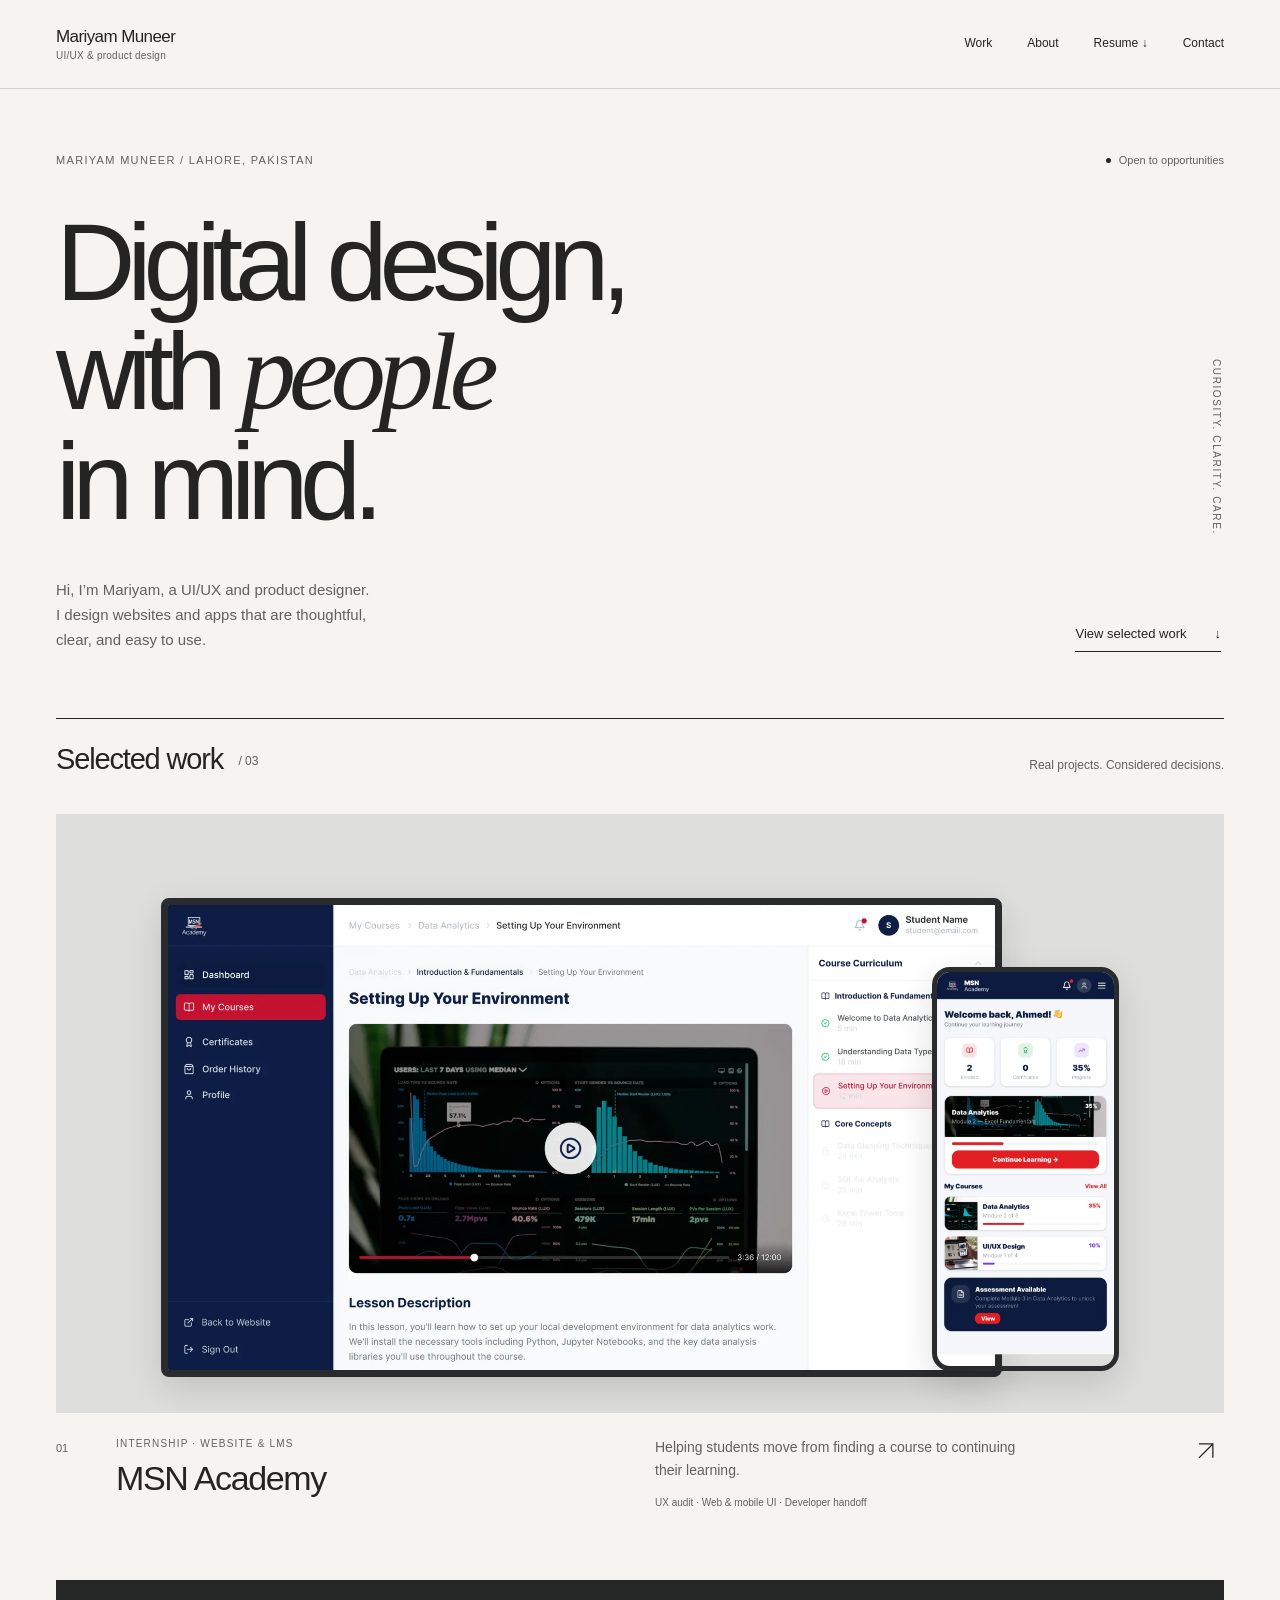
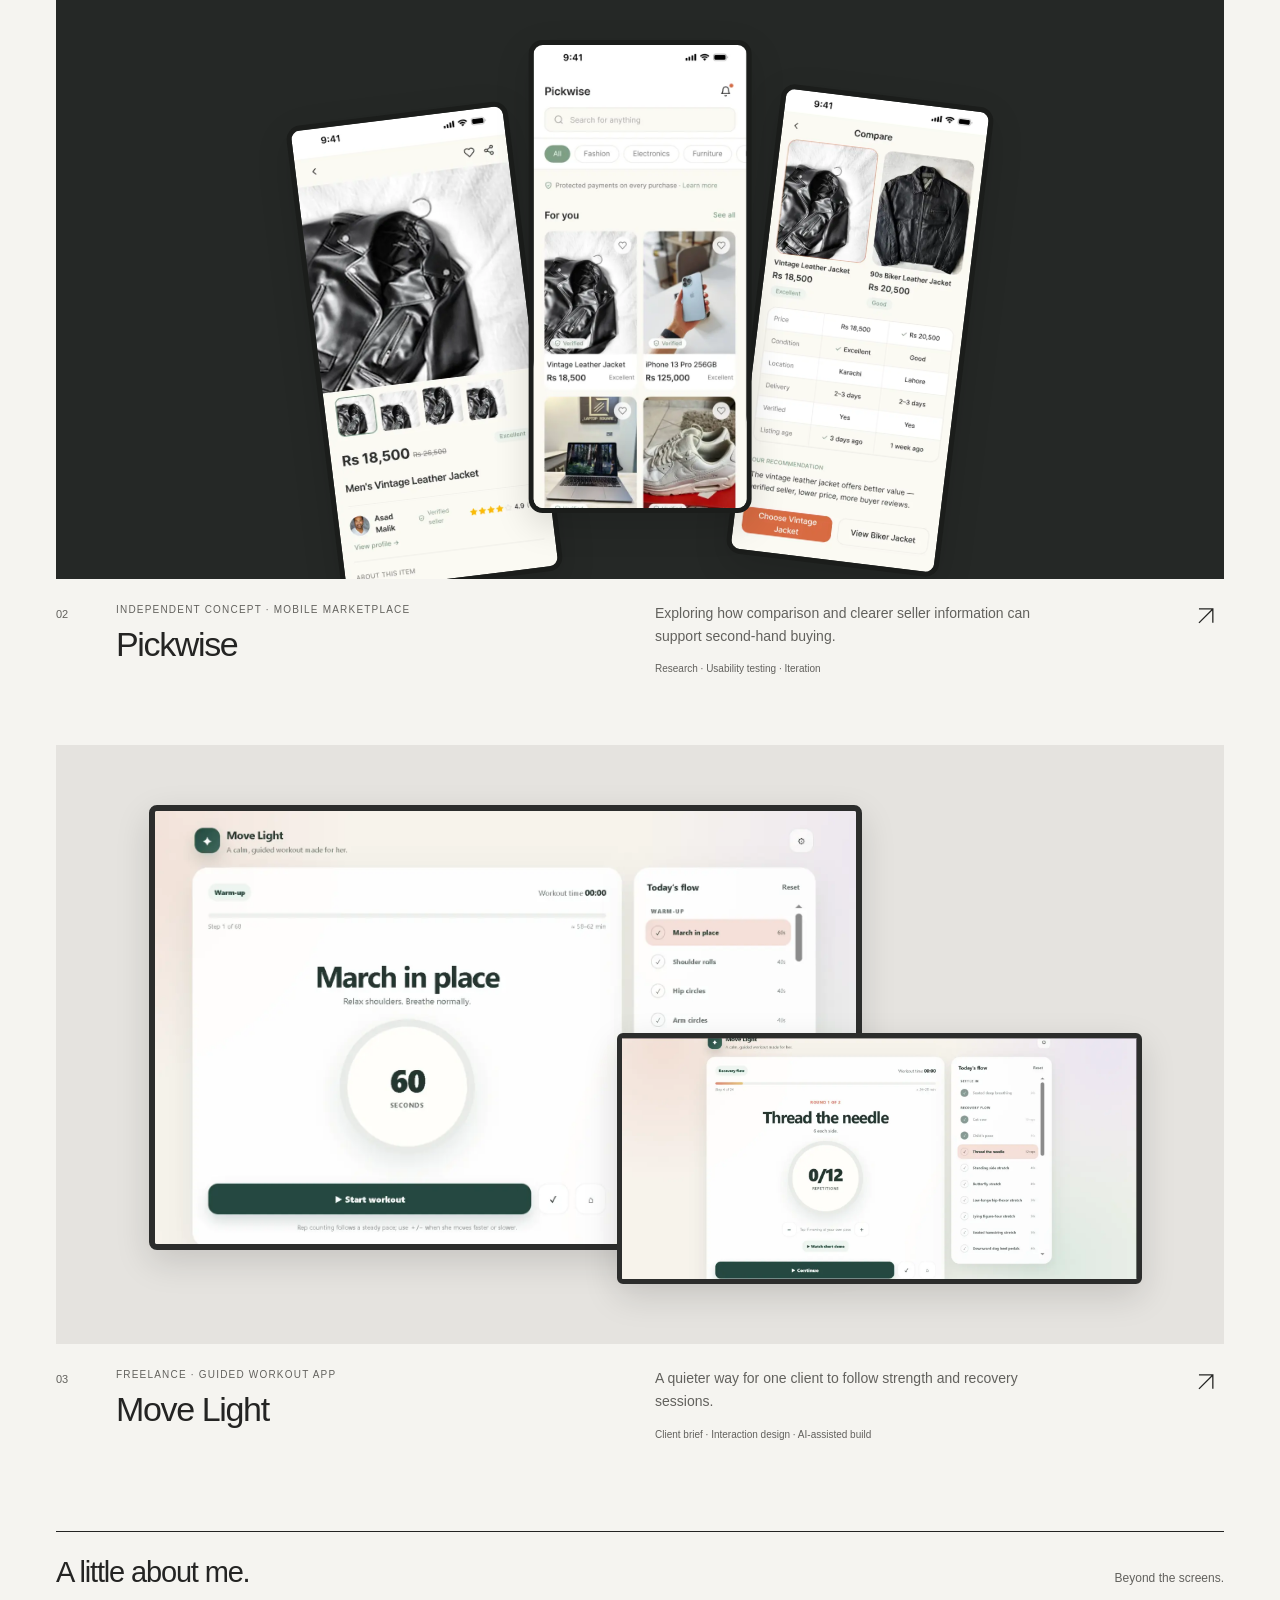
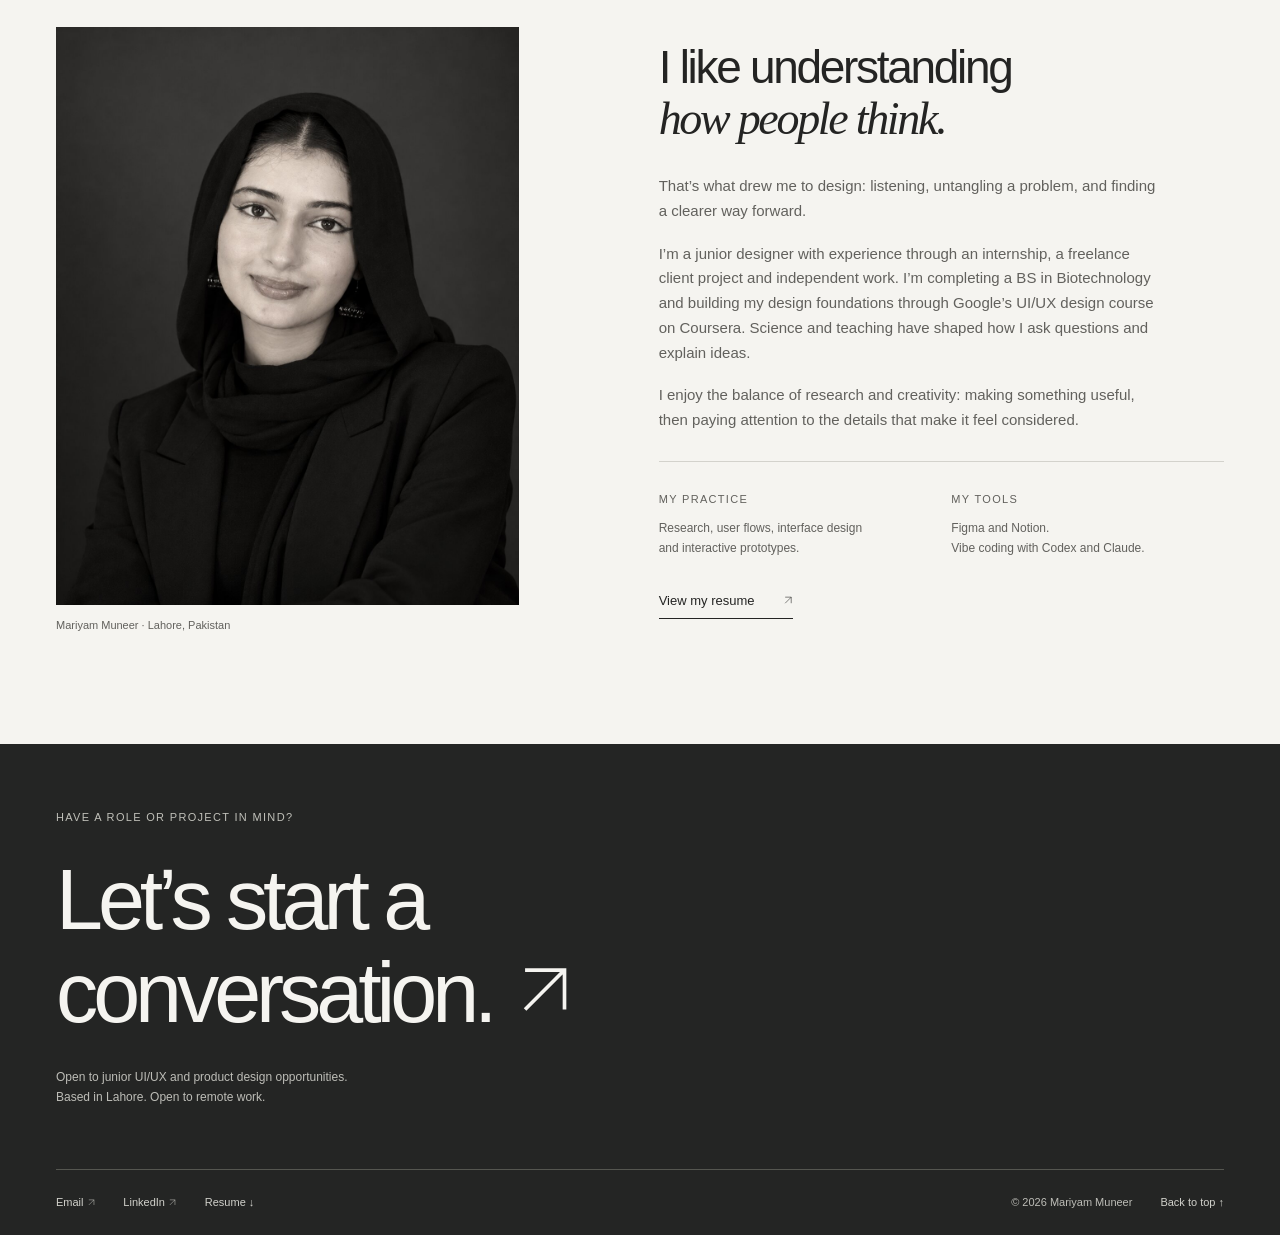
==== commit 71b58368: "Replace portrait placeholder with approved original photograph" ====
--- a/index.html
+++ b/index.html
@@ -286,10 +286,10 @@
         <div class="about-layout">
           <figure class="about-portrait">
             <img
-              src="assets/mariyam-professional-portrait.svg"
-              width="800"
-              height="1000"
-              alt="Professional portrait placeholder for Mariyam Muneer"
+              src="assets/mariyam-professional-portrait.jpg"
+              width="1122"
+              height="1402"
+              alt="Mariyam Muneer"
             />
             <figcaption>Mariyam Muneer · Lahore, Pakistan</figcaption>
           </figure>
--- a/style.css
+++ b/style.css
@@ -397,10 +397,10 @@
 .about-portrait img {
   width: 100%;
   height: auto;
-  aspect-ratio: 4/5;
-  object-fit: cover;
+  aspect-ratio: auto;
+  object-fit: contain;
   object-position: center;
-  filter: grayscale(1);
+  filter: none;
 }
 figcaption {
   font-size: 11px;
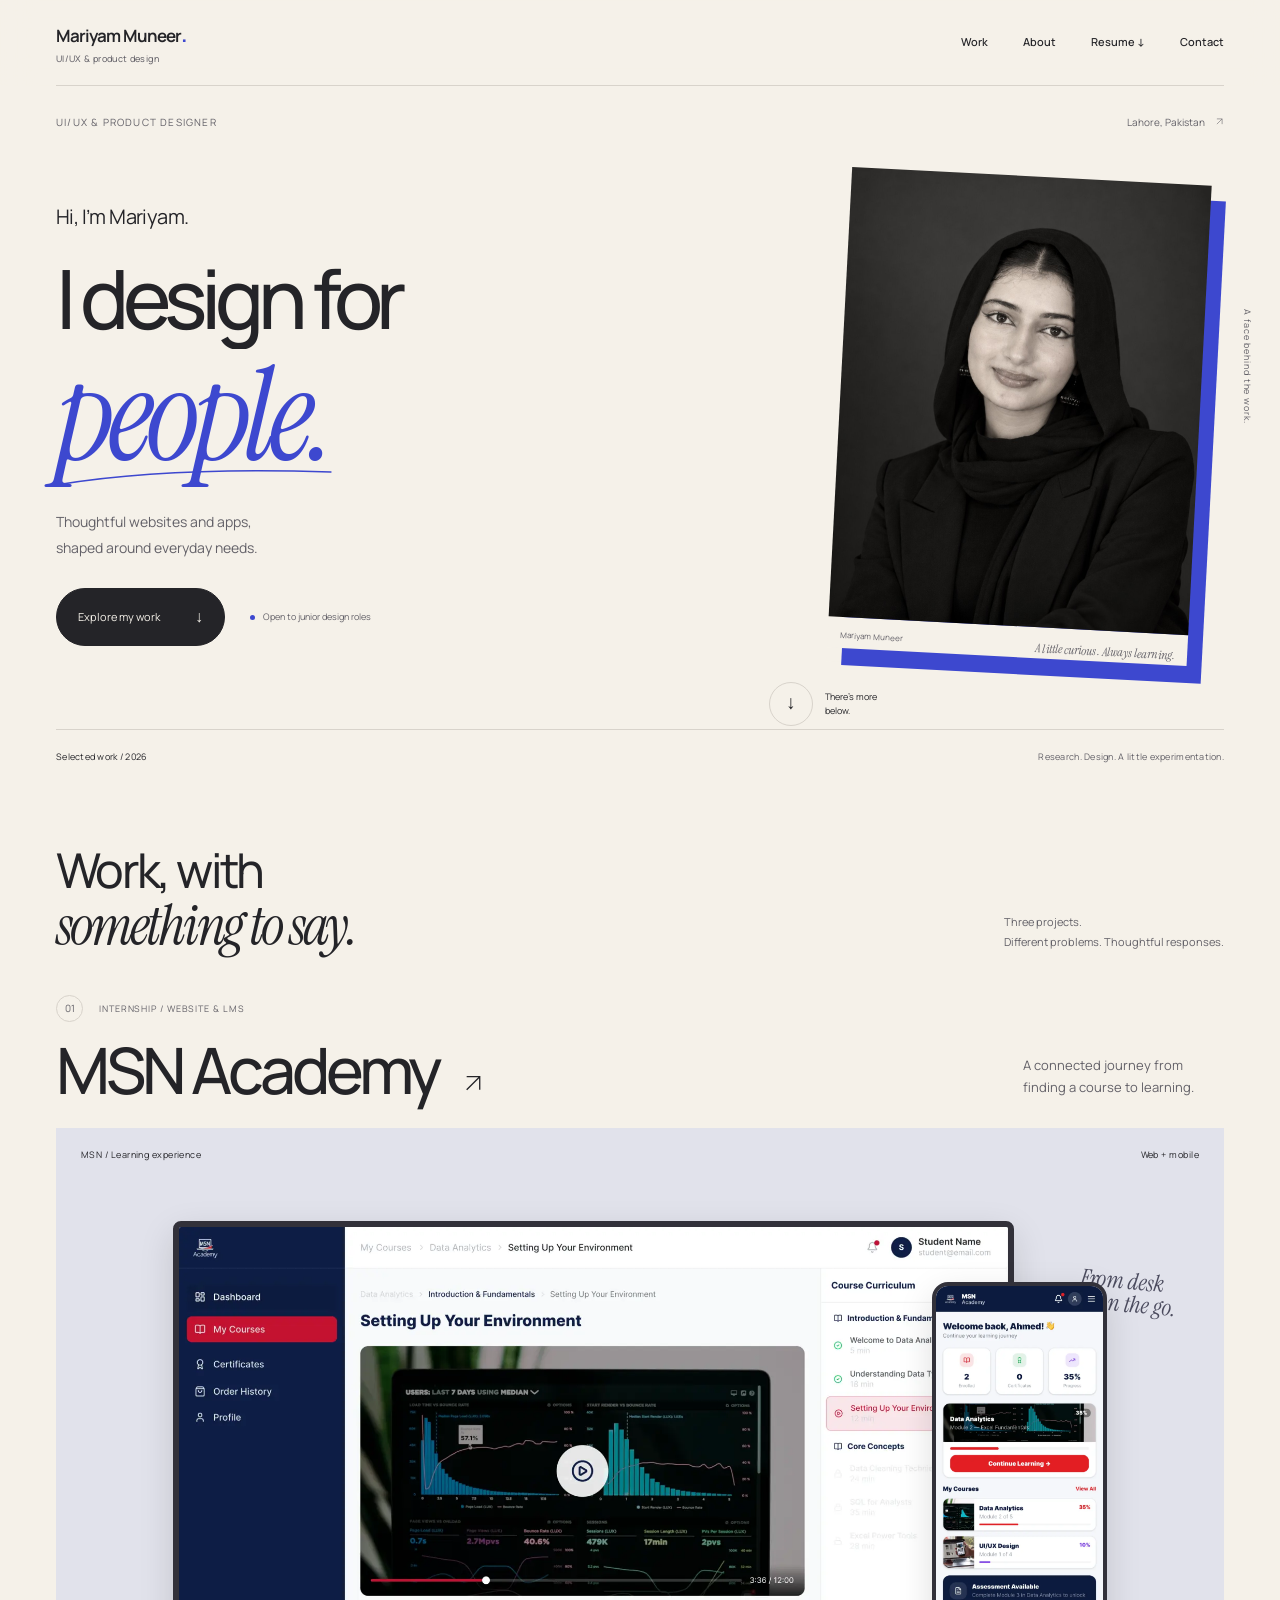
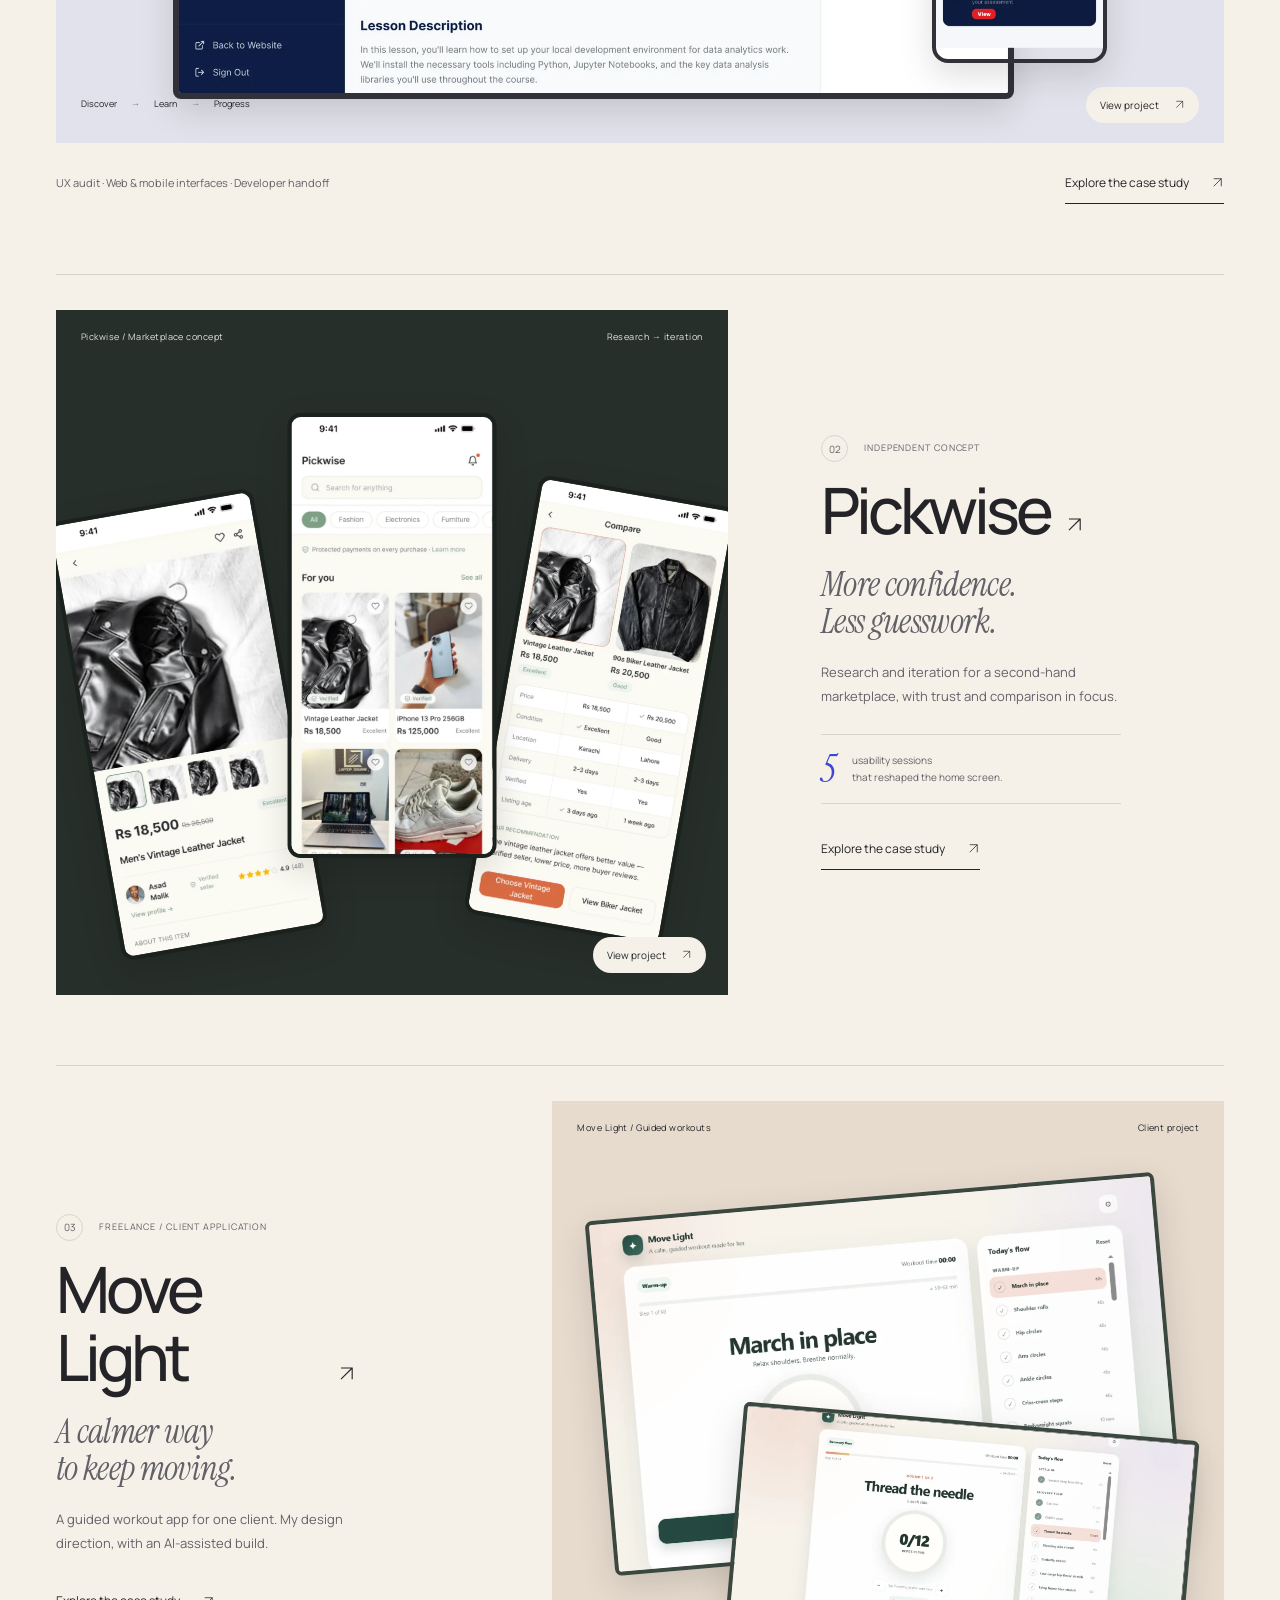
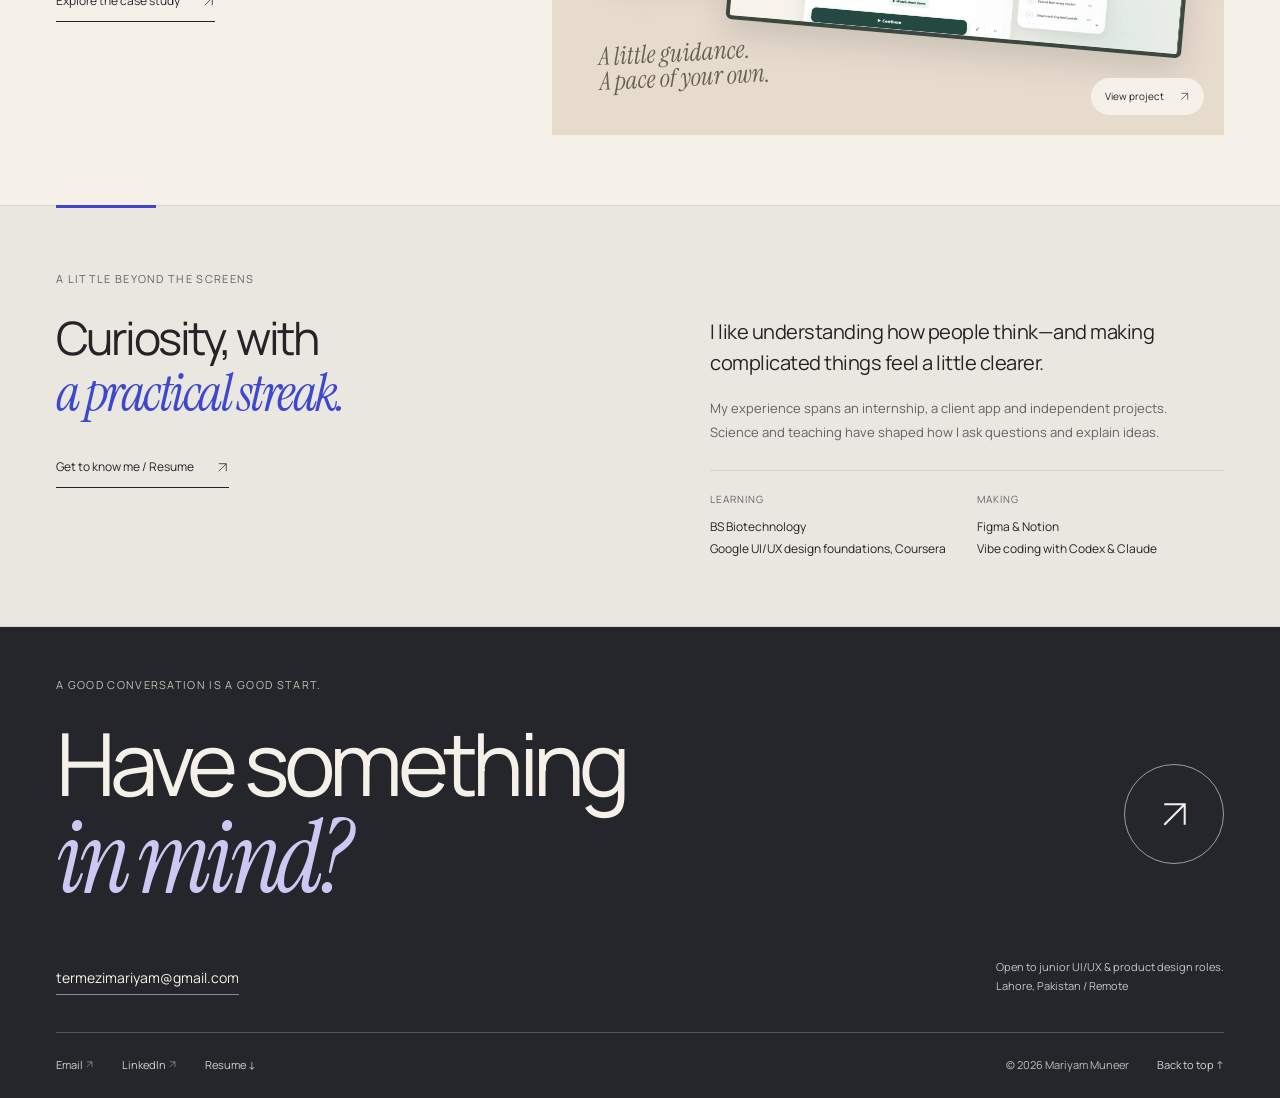
==== commit 07ef21c6: "Create expressive portfolio review with portrait hero and verified motion" ====
--- a/index.html
+++ b/index.html
@@ -8,7 +8,7 @@
       name="description"
       content="UI/UX and product designer based in Lahore, Pakistan. Selected work in learning platforms, second-hand marketplaces and guided digital experiences."
     />
-    <meta name="theme-color" content="#f5f4f0" />
+    <meta name="theme-color" content="#f5f1e9" />
     <meta
       property="og:title"
       content="Mariyam Muneer — UI/UX &amp; Product Designer"
@@ -19,7 +19,22 @@
     />
     <meta property="og:type" content="website" />
     <link rel="icon" href="assets/favicon.svg" type="image/svg+xml" />
+    <link
+      rel="preload"
+      href="assets/fonts/manrope-latin.woff2"
+      as="font"
+      type="font/woff2"
+      crossorigin
+    />
+    <link
+      rel="preload"
+      href="assets/fonts/instrument-serif-italic.woff2"
+      as="font"
+      type="font/woff2"
+      crossorigin
+    />
     <link rel="stylesheet" href="style.css" />
+    <link rel="stylesheet" href="creative.css" />
   </head>
   <body class="home">
     <a class="skip-link" href="#main">Skip to content</a>
@@ -28,309 +43,199 @@
         <a class="wordmark" href="index.html" aria-label="Mariyam Muneer — home"
           >Mariyam Muneer<span>UI/UX & product design</span></a
         >
-        <nav aria-label="Main navigation">
+        <nav class="desktop-nav" aria-label="Main navigation">
           <a href="index.html#work">Work</a><a href="index.html#about">About</a
           ><a href="assets/Mariyam_Muneer_UIUX_CV.pdf" download
             >Resume <span aria-hidden="true">↓</span></a
           ><a href="index.html#contact">Contact</a>
         </nav>
+        <button
+          class="menu-toggle"
+          type="button"
+          aria-haspopup="dialog"
+          aria-controls="mobile-menu"
+          aria-expanded="false"
+        >
+          <span>Menu</span
+          ><span class="menu-bars" aria-hidden="true"><i></i><i></i></span>
+        </button>
       </div>
     </header>
+    <dialog
+      id="mobile-menu"
+      class="mobile-menu"
+      aria-labelledby="mobile-menu-title"
+    >
+      <div class="mobile-menu-top">
+        <p id="mobile-menu-title" class="eyebrow">Find your way</p>
+        <button class="menu-close" type="button" aria-label="Close navigation">
+          Close <span aria-hidden="true">×</span>
+        </button>
+      </div>
+      <nav aria-label="Mobile navigation">
+        <a href="index.html#work"><span>01</span>Work</a
+        ><a href="index.html#about"><span>02</span>About</a
+        ><a href="assets/Mariyam_Muneer_UIUX_CV.pdf" download
+          ><span>03</span>Resume</a
+        ><a href="index.html#contact"><span>04</span>Contact</a>
+      </nav>
+      <p class="mobile-menu-note">Mariyam Muneer / Lahore, Pakistan</p>
+    </dialog>
     <main id="main">
-      <section class="home-hero shell">
-        <div class="hero-kicker">
-          <p class="eyebrow">Mariyam Muneer / Lahore, Pakistan</p>
-          <p class="availability">
-            <span aria-hidden="true"></span>Open to opportunities
+      <section class="creative-hero shell" aria-labelledby="hero-title">
+        <div class="hero-topline">
+          <p class="eyebrow">UI/UX & product designer</p>
+          <p class="hero-location">
+            Lahore, Pakistan
+            <svg
+              class="arrow-icon"
+              viewBox="0 0 24 24"
+              fill="none"
+              aria-hidden="true"
+            >
+              <path
+                d="M5 19 19 5M5 5h14v14"
+                stroke="currentColor"
+                stroke-width="1.5"
+              />
+            </svg>
           </p>
         </div>
-        <h1>Digital design,<br />with <em>people</em><br />in mind.</h1>
-        <div class="hero-bottom">
-          <p>
-            Hi, I’m Mariyam, a UI/UX and product designer.<br />I design
-            websites and apps that are thoughtful,<br class="desktop-break" />
-            clear, and easy to use.
-          </p>
-          <a class="text-link" href="#work"
-            >View selected work <span aria-hidden="true">↓</span></a
-          >
-        </div>
-        <span class="hero-side" aria-hidden="true"
-          >Curiosity. Clarity. Care.</span
+        <div class="hero-composition">
+          <div class="hero-introduction">
+            <p class="hero-greeting" data-hero="greeting">Hi, I’m Mariyam.</p>
+            <h1 id="hero-title">
+              <span class="hero-line"
+                ><span data-hero="line">I design for</span></span
+              ><span class="hero-line serif-line"
+                ><span data-hero="line"
+                  ><em>people.</em
+                  ><svg
+                    class="people-stroke"
+                    viewBox="0 0 470 25"
+                    fill="none"
+                    aria-hidden="true"
+                  >
+                    <path
+                      d="M5 17C130 1 285 0 460 12"
+                      stroke="currentColor"
+                      stroke-width="2.5"
+                      stroke-linecap="round"
+                    /></svg></span
+              ></span>
+            </h1>
+            <p class="hero-summary" data-hero="summary">
+              Thoughtful websites and apps,<br />shaped around everyday needs.
+            </p>
+            <div class="hero-actions" data-hero="actions">
+              <a class="creative-button" href="#work"
+                >Explore my work <span aria-hidden="true">↓</span></a
+              >
+              <p class="open-note">
+                <span aria-hidden="true"></span>Open to junior design roles
+              </p>
+            </div>
+          </div>
+          <div class="portrait-composition" data-hero="portrait">
+            <figure class="hero-portrait">
+              <img
+                src="assets/mariyam-professional-portrait.jpg"
+                width="1122"
+                height="1402"
+                alt="Mariyam Muneer"
+                fetchpriority="high"
+                decoding="async"
+              />
+              <figcaption>
+                <span>Mariyam Muneer</span
+                ><span>A little curious. Always learning.</span>
+              </figcaption>
+            </figure>
+            <span class="portrait-index" aria-hidden="true"
+              >A face behind the work.</span
+            ><a
+              class="scroll-cue"
+              href="#work"
+              aria-label="Scroll to selected work"
+              ><span class="scroll-cue-arrow" aria-hidden="true">↓</span
+              ><span>There’s more<br />below.</span></a
+            >
+          </div>
+        </div>
+        <div class="hero-bottomline" data-hero="rule">
+          <span>Selected work / 2026</span
+          ><span>Research. Design. A little experimentation.</span>
+        </div>
+      </section>
+      <section
+        class="creative-work shell"
+        id="work"
+        aria-labelledby="work-title"
+      >
+        <div class="work-intro" data-reveal>
+          <h2 id="work-title">Work, with<br /><em>something to say.</em></h2>
+          <p>Three projects.<br />Different problems. Thoughtful responses.</p>
+        </div>
+        <article
+          class="creative-project project project-academy"
+          aria-labelledby="academy-title"
         >
-      </section>
-      <section class="work-section shell" id="work">
-        <div class="section-heading">
-          <h2>Selected work<span class="work-count"> / 03</span></h2>
-          <p>Real projects. Considered decisions.</p>
-        </div>
-        <article class="project reveal">
+          <div class="creative-project-heading" data-reveal>
+            <div>
+              <p class="eyebrow">
+                <span class="project-index">01</span> Internship / Website & LMS
+              </p>
+              <h3 id="academy-title">
+                <a href="msn-academy.html"
+                  >MSN Academy
+                  <span class="title-arrow"
+                    ><svg
+                      class="arrow-icon"
+                      viewBox="0 0 24 24"
+                      fill="none"
+                      aria-hidden="true"
+                      focusable="false"
+                    >
+                      <path
+                        d="M5 19 19 5M5 5h14v14"
+                        stroke="currentColor"
+                        stroke-width="1.4"
+                      /></svg></span
+                ></a>
+              </h3>
+            </div>
+            <p>A connected journey from<br />finding a course to learning.</p>
+          </div>
           <a
-            class="project-preview academy"
+            class="creative-preview academy-preview"
             href="msn-academy.html"
             aria-label="Read MSN Academy case study"
-            ><div class="preview-inner">
+            data-reveal
+            ><div class="art-label">
+              <span>MSN / Learning experience</span><span>Web + mobile</span>
+            </div>
+            <div class="academy-composition">
               <img
                 src="assets/msn/lecture.webp"
-                alt="Student lesson interface for MSN Academy"
-                class="primary-screen"
+                alt="MSN Academy student lesson interface"
+                class="academy-desktop"
                 loading="lazy"
                 decoding="async"
               /><img
                 src="assets/msn/m-dashboard.webp"
-                alt="MSN Academy supporting interface"
-                class="secondary-screen"
-                loading="lazy"
-                decoding="async"
-              />
-            </div>
-            <span class="preview-action"
-              >View case study
-              <svg
-                class="arrow-icon"
-                viewBox="0 0 24 24"
-                fill="none"
-                aria-hidden="true"
-                focusable="false"
-              >
-                <path
-                  d="M5 19 19 5M5 5h14v14"
-                  stroke="currentColor"
-                  stroke-width="1.3"
-                /></svg></span
-          ></a>
-          <div class="project-info">
-            <p class="project-number">01</p>
-            <div>
-              <p class="eyebrow">Internship · Website & LMS</p>
-              <h3><a href="msn-academy.html">MSN Academy</a></h3>
-            </div>
-            <div class="project-description">
-              <p>
-                Helping students move from finding a course to continuing their
-                learning.
-              </p>
-              <p class="project-disciplines">
-                UX audit · Web & mobile UI · Developer handoff
-              </p>
-            </div>
-            <a
-              class="project-arrow"
-              href="msn-academy.html"
-              aria-label="Read MSN Academy case study"
-              ><svg
-                class="arrow-icon"
-                viewBox="0 0 24 24"
-                fill="none"
-                aria-hidden="true"
-                focusable="false"
-              >
-                <path
-                  d="M5 19 19 5M5 5h14v14"
-                  stroke="currentColor"
-                  stroke-width="1.3"
-                /></svg
-            ></a>
-          </div>
-        </article>
-        <article class="project reveal">
-          <a
-            class="project-preview market"
-            href="pickwise.html"
-            aria-label="Read Pickwise case study"
-            ><div class="preview-inner">
-              <img
-                src="assets/pick/detail.webp"
-                alt="Pickwise product details"
-                class="support-screen"
-                loading="lazy"
-                decoding="async"
-              /><img
-                src="assets/pick/final-home.webp"
-                alt="Pickwise revised home screen"
-                class="primary-screen"
-                loading="lazy"
-                decoding="async"
-              /><img
-                src="assets/pick/compare.webp"
-                alt="Pickwise supporting interface"
-                class="secondary-screen"
-                loading="lazy"
-                decoding="async"
-              />
-            </div>
-            <span class="preview-action"
-              >View case study
-              <svg
-                class="arrow-icon"
-                viewBox="0 0 24 24"
-                fill="none"
-                aria-hidden="true"
-                focusable="false"
-              >
-                <path
-                  d="M5 19 19 5M5 5h14v14"
-                  stroke="currentColor"
-                  stroke-width="1.3"
-                /></svg></span
-          ></a>
-          <div class="project-info">
-            <p class="project-number">02</p>
-            <div>
-              <p class="eyebrow">Independent concept · Mobile marketplace</p>
-              <h3><a href="pickwise.html">Pickwise</a></h3>
-            </div>
-            <div class="project-description">
-              <p>
-                Exploring how comparison and clearer seller information can
-                support second-hand buying.
-              </p>
-              <p class="project-disciplines">
-                Research · Usability testing · Iteration
-              </p>
-            </div>
-            <a
-              class="project-arrow"
-              href="pickwise.html"
-              aria-label="Read Pickwise case study"
-              ><svg
-                class="arrow-icon"
-                viewBox="0 0 24 24"
-                fill="none"
-                aria-hidden="true"
-                focusable="false"
-              >
-                <path
-                  d="M5 19 19 5M5 5h14v14"
-                  stroke="currentColor"
-                  stroke-width="1.3"
-                /></svg
-            ></a>
-          </div>
-        </article>
-        <article class="project reveal">
-          <a
-            class="project-preview movement"
-            href="move-light.html"
-            aria-label="Read Move Light case study"
-            ><div class="preview-inner">
-              <img
-                src="assets/move/s3.webp"
-                alt="Move Light guided exercise interface"
-                class="primary-screen"
-                loading="lazy"
-                decoding="async"
-              /><img
-                src="assets/move/s5.webp"
-                alt="Move Light recovery session"
-                class="secondary-screen"
-                loading="lazy"
-                decoding="async"
-              />
-            </div>
-            <span class="preview-action"
-              >View case study
-              <svg
-                class="arrow-icon"
-                viewBox="0 0 24 24"
-                fill="none"
-                aria-hidden="true"
-                focusable="false"
-              >
-                <path
-                  d="M5 19 19 5M5 5h14v14"
-                  stroke="currentColor"
-                  stroke-width="1.3"
-                /></svg></span
-          ></a>
-          <div class="project-info">
-            <p class="project-number">03</p>
-            <div>
-              <p class="eyebrow">Freelance · Guided workout app</p>
-              <h3><a href="move-light.html">Move Light</a></h3>
-            </div>
-            <div class="project-description">
-              <p>
-                A quieter way for one client to follow strength and recovery
-                sessions.
-              </p>
-              <p class="project-disciplines">
-                Client brief · Interaction design · AI-assisted build
-              </p>
-            </div>
-            <a
-              class="project-arrow"
-              href="move-light.html"
-              aria-label="Read Move Light case study"
-              ><svg
-                class="arrow-icon"
-                viewBox="0 0 24 24"
-                fill="none"
-                aria-hidden="true"
-                focusable="false"
-              >
-                <path
-                  d="M5 19 19 5M5 5h14v14"
-                  stroke="currentColor"
-                  stroke-width="1.3"
-                /></svg
-            ></a>
-          </div>
-        </article>
-      </section>
-      <section class="about-section shell" id="about">
-        <div class="section-heading">
-          <h2>A little about me.</h2>
-          <p>Beyond the screens.</p>
-        </div>
-        <div class="about-layout">
-          <figure class="about-portrait">
-            <img
-              src="assets/mariyam-professional-portrait.jpg"
-              width="1122"
-              height="1402"
-              alt="Mariyam Muneer"
-            />
-            <figcaption>Mariyam Muneer · Lahore, Pakistan</figcaption>
-          </figure>
-          <div class="about-copy">
-            <h3>I like understanding<br /><em>how people think.</em></h3>
-            <p>
-              That’s what drew me to design: listening, untangling a problem,
-              and finding a clearer way forward.
-            </p>
-            <p>
-              I’m a junior designer with experience through an internship, a
-              freelance client project and independent work. I’m completing a BS
-              in Biotechnology and building my design foundations through
-              Google’s UI/UX design course on Coursera. Science and teaching
-              have shaped how I ask questions and explain ideas.
-            </p>
-            <p>
-              I enjoy the balance of research and creativity: making something
-              useful, then paying attention to the details that make it feel
-              considered.
-            </p>
-            <div class="about-details">
-              <div>
-                <span class="eyebrow">My practice</span>
-                <p>
-                  Research, user flows, interface design<br />and interactive
-                  prototypes.
-                </p>
-              </div>
-              <div>
-                <span class="eyebrow">My tools</span>
-                <p>Figma and Notion.<br />Vibe coding with Codex and Claude.</p>
-              </div>
-            </div>
-            <a
-              class="text-link"
-              href="assets/Mariyam_Muneer_UIUX_CV.pdf"
-              download
-              >View my resume
-              <span aria-hidden="true"
-                ><svg
+                alt="MSN Academy mobile student dashboard"
+                class="academy-phone"
+                loading="lazy"
+                decoding="async"
+              /><span class="screen-callout" aria-hidden="true"
+                >From desk<br />to on the go.</span
+              >
+            </div>
+            <div class="preview-footer">
+              <span>Discover <i>→</i> Learn <i>→</i> Progress</span
+              ><span class="preview-open"
+                >View project
+                <svg
                   class="arrow-icon"
                   viewBox="0 0 24 24"
                   fill="none"
@@ -340,9 +245,272 @@
                   <path
                     d="M5 19 19 5M5 5h14v14"
                     stroke="currentColor"
-                    stroke-width="1.3"
-                  /></svg></span
+                    stroke-width="1.4"
+                  /></svg
+              ></span></div
+          ></a>
+          <div class="project-underneath" data-reveal>
+            <p>UX audit · Web & mobile interfaces · Developer handoff</p>
+            <a class="case-link" href="msn-academy.html"
+              ><span>Explore the case study</span
+              ><svg
+                class="arrow-icon"
+                viewBox="0 0 24 24"
+                fill="none"
+                aria-hidden="true"
+                focusable="false"
+              >
+                <path
+                  d="M5 19 19 5M5 5h14v14"
+                  stroke="currentColor"
+                  stroke-width="1.4"
+                /></svg
             ></a>
+          </div>
+        </article>
+        <article
+          class="creative-project project project-pickwise"
+          aria-labelledby="pickwise-title"
+        >
+          <a
+            class="creative-preview pickwise-preview"
+            href="pickwise.html"
+            aria-label="Read Pickwise case study"
+            data-reveal
+            ><div class="art-label">
+              <span>Pickwise / Marketplace concept</span
+              ><span>Research → iteration</span>
+            </div>
+            <div class="pickwise-composition">
+              <img
+                src="assets/pick/detail.webp"
+                alt="Pickwise product details with seller information"
+                class="pick-detail"
+                loading="lazy"
+                decoding="async"
+              /><img
+                src="assets/pick/final-home.webp"
+                alt="Pickwise revised home screen"
+                class="pick-home"
+                loading="lazy"
+                decoding="async"
+              /><img
+                src="assets/pick/compare.webp"
+                alt="Pickwise comparison screen"
+                class="pick-compare"
+                loading="lazy"
+                decoding="async"
+              />
+            </div>
+            <span class="preview-open"
+              >View project
+              <svg
+                class="arrow-icon"
+                viewBox="0 0 24 24"
+                fill="none"
+                aria-hidden="true"
+                focusable="false"
+              >
+                <path
+                  d="M5 19 19 5M5 5h14v14"
+                  stroke="currentColor"
+                  stroke-width="1.4"
+                /></svg></span
+          ></a>
+          <div class="project-sidecopy" data-reveal>
+            <p class="eyebrow">
+              <span class="project-index">02</span> Independent concept
+            </p>
+            <h3 id="pickwise-title">
+              <a href="pickwise.html"
+                >Pickwise
+                <span class="title-arrow"
+                  ><svg
+                    class="arrow-icon"
+                    viewBox="0 0 24 24"
+                    fill="none"
+                    aria-hidden="true"
+                    focusable="false"
+                  >
+                    <path
+                      d="M5 19 19 5M5 5h14v14"
+                      stroke="currentColor"
+                      stroke-width="1.4"
+                    /></svg></span
+              ></a>
+            </h3>
+            <p class="project-subline">
+              More confidence.<br />
+              Less guesswork.
+            </p>
+            <p class="short-description">
+              Research and iteration for a second-hand marketplace, with trust
+              and comparison in focus.
+            </p>
+            <div class="research-footnote">
+              <span>5</span>
+              <p>usability sessions<br />that reshaped the home screen.</p>
+            </div>
+            <a class="case-link" href="pickwise.html"
+              ><span>Explore the case study</span
+              ><svg
+                class="arrow-icon"
+                viewBox="0 0 24 24"
+                fill="none"
+                aria-hidden="true"
+                focusable="false"
+              >
+                <path
+                  d="M5 19 19 5M5 5h14v14"
+                  stroke="currentColor"
+                  stroke-width="1.4"
+                /></svg
+            ></a>
+          </div>
+        </article>
+        <article
+          class="creative-project project project-movelight"
+          aria-labelledby="movelight-title"
+        >
+          <div class="project-sidecopy" data-reveal>
+            <p class="eyebrow">
+              <span class="project-index">03</span> Freelance / Client
+              application
+            </p>
+            <h3 id="movelight-title">
+              <a href="move-light.html"
+                >Move Light
+                <span class="title-arrow"
+                  ><svg
+                    class="arrow-icon"
+                    viewBox="0 0 24 24"
+                    fill="none"
+                    aria-hidden="true"
+                    focusable="false"
+                  >
+                    <path
+                      d="M5 19 19 5M5 5h14v14"
+                      stroke="currentColor"
+                      stroke-width="1.4"
+                    /></svg></span
+              ></a>
+            </h3>
+            <p class="project-subline">
+              A calmer way<br />
+              to keep moving.
+            </p>
+            <p class="short-description">
+              A guided workout app for one client. My design direction, with an
+              AI-assisted build.
+            </p>
+            <a class="case-link" href="move-light.html"
+              ><span>Explore the case study</span
+              ><svg
+                class="arrow-icon"
+                viewBox="0 0 24 24"
+                fill="none"
+                aria-hidden="true"
+                focusable="false"
+              >
+                <path
+                  d="M5 19 19 5M5 5h14v14"
+                  stroke="currentColor"
+                  stroke-width="1.4"
+                /></svg
+            ></a>
+          </div>
+          <a
+            class="creative-preview movelight-preview"
+            href="move-light.html"
+            aria-label="Read Move Light case study"
+            data-reveal
+            ><div class="art-label">
+              <span>Move Light / Guided workouts</span
+              ><span>Client project</span>
+            </div>
+            <div class="movelight-composition">
+              <img
+                src="assets/move/s3.webp"
+                alt="Move Light guided workout and session plan"
+                class="move-session"
+                loading="lazy"
+                decoding="async"
+              /><img
+                src="assets/move/s5.webp"
+                alt="Move Light recovery exercise and rep counting"
+                class="move-recovery"
+                loading="lazy"
+                decoding="async"
+              />
+            </div>
+            <span class="move-caption" aria-hidden="true"
+              >A little guidance.<br />A pace of your own.</span
+            ><span class="preview-open"
+              >View project
+              <svg
+                class="arrow-icon"
+                viewBox="0 0 24 24"
+                fill="none"
+                aria-hidden="true"
+                focusable="false"
+              >
+                <path
+                  d="M5 19 19 5M5 5h14v14"
+                  stroke="currentColor"
+                  stroke-width="1.4"
+                /></svg></span
+          ></a>
+        </article>
+      </section>
+      <section class="creative-about" id="about" aria-labelledby="about-title">
+        <div class="shell about-composition">
+          <div data-reveal>
+            <p class="eyebrow">A little beyond the screens</p>
+            <h2 id="about-title">
+              Curiosity, with<br /><em>a practical streak.</em>
+            </h2>
+            <a
+              class="case-link"
+              href="assets/Mariyam_Muneer_UIUX_CV.pdf"
+              download
+              ><span>Get to know me / Resume</span
+              ><svg
+                class="arrow-icon"
+                viewBox="0 0 24 24"
+                fill="none"
+                aria-hidden="true"
+                focusable="false"
+              >
+                <path
+                  d="M5 19 19 5M5 5h14v14"
+                  stroke="currentColor"
+                  stroke-width="1.4"
+                /></svg
+            ></a>
+          </div>
+          <div class="about-story" data-reveal>
+            <p class="about-lead">
+              I like understanding how people think—and making complicated
+              things feel a little clearer.
+            </p>
+            <p>
+              My experience spans an internship, a client app and independent
+              projects. Science and teaching have shaped how I ask questions and
+              explain ideas.
+            </p>
+            <dl class="creative-about-facts">
+              <div>
+                <dt>Learning</dt>
+                <dd>
+                  BS Biotechnology<br />Google UI/UX design foundations,
+                  Coursera
+                </dd>
+              </div>
+              <div>
+                <dt>Making</dt>
+                <dd>Figma & Notion<br />Vibe coding with Codex & Claude</dd>
+              </div>
+            </dl>
           </div>
         </div>
       </section>
@@ -350,29 +518,36 @@
     <footer id="contact" class="site-footer">
       <div class="shell">
         <div class="footer-top">
-          <p class="eyebrow">Have a role or project in mind?</p>
-          <h2>
-            Let’s start a<br /><a href="mailto:termezimariyam@gmail.com"
-              >conversation.
-              <span aria-hidden="true"
-                ><svg
-                  class="arrow-icon"
-                  viewBox="0 0 24 24"
-                  fill="none"
-                  aria-hidden="true"
-                  focusable="false"
-                >
-                  <path
-                    d="M5 19 19 5M5 5h14v14"
-                    stroke="currentColor"
-                    stroke-width="1.3"
-                  /></svg></span
+          <p class="eyebrow">A good conversation is a good start.</p>
+          <div class="creative-footer-title">
+            <h2>Have something<br /><em>in mind?</em></h2>
+            <a
+              class="contact-orbit"
+              href="mailto:termezimariyam@gmail.com"
+              aria-label="Email Mariyam"
+              ><svg
+                class="arrow-icon"
+                viewBox="0 0 24 24"
+                fill="none"
+                aria-hidden="true"
+                focusable="false"
+              >
+                <path
+                  d="M5 19 19 5M5 5h14v14"
+                  stroke="currentColor"
+                  stroke-width="1.4"
+                /></svg
             ></a>
-          </h2>
-          <p class="footer-note">
-            Open to junior UI/UX and product design opportunities.<br />Based in
-            Lahore. Open to remote work.
-          </p>
+          </div>
+          <div class="footer-invitation">
+            <a href="mailto:termezimariyam@gmail.com"
+              >termezimariyam@gmail.com</a
+            >
+            <p>
+              Open to junior UI/UX & product design roles.<br />Lahore, Pakistan
+              / Remote
+            </p>
+          </div>
         </div>
         <div class="footer-bottom">
           <a href="mailto:termezimariyam@gmail.com"
--- a/creative.css
+++ b/creative.css
@@ -0,0 +1,1831 @@
+@font-face {
+  font-family: Manrope;
+  src: url("assets/fonts/manrope-latin.woff2") format("woff2");
+  font-style: normal;
+  font-weight: 200 800;
+  font-display: swap;
+}
+@font-face {
+  font-family: Instrument;
+  src: url("assets/fonts/instrument-serif-italic.woff2") format("woff2");
+  font-style: italic;
+  font-weight: 400;
+  font-display: swap;
+}
+:root {
+  --paper: #f5f1e9;
+  --ink: #242428;
+  --secondary: #636168;
+  --line: #d8d3cb;
+  --soft: #ebe7de;
+  --dark: #232428;
+  --accent: #3d48cf;
+  --sans: Manrope, Arial, sans-serif;
+  --serif: Instrument, Georgia, serif;
+  --ease: cubic-bezier(0.22, 1, 0.36, 1);
+}
+body {
+  font-family: var(--sans);
+}
+::selection {
+  background: #d4d5f4;
+}
+em {
+  font-family: var(--serif);
+  font-weight: 400;
+}
+.site-header {
+  background: rgb(245 241 233 / 0.96);
+  border-bottom: 0;
+}
+.header-inner {
+  min-height: 86px;
+  border-bottom: 1px solid var(--line);
+}
+.wordmark {
+  font-size: 17px;
+  font-weight: 650;
+  letter-spacing: -0.055em;
+}
+.wordmark:after {
+  content: ".";
+  color: var(--accent);
+  font-size: 22px;
+}
+.wordmark span {
+  font-size: 9px;
+  font-weight: 450;
+  letter-spacing: 0.04em;
+  float: right;
+  clear: both;
+  width: 100%;
+  padding-top: 3px;
+}
+.site-header nav a {
+  font-size: 11px;
+  font-weight: 550;
+}
+.site-header nav a:after {
+  background: var(--accent);
+  height: 2px;
+}
+.menu-toggle {
+  display: none;
+}
+.mobile-menu {
+  display: none;
+}
+.creative-hero {
+  padding: 28px 0 0;
+}
+.hero-topline {
+  display: flex;
+  justify-content: space-between;
+  align-items: center;
+  margin-bottom: 35px;
+}
+.hero-topline .eyebrow {
+  font-size: 10px;
+}
+.hero-location {
+  font-size: 10px;
+  color: var(--secondary);
+}
+.hero-location span {
+  font-family: Arial, sans-serif;
+  margin-left: 10px;
+}
+.hero-composition {
+  display: grid;
+  grid-template-columns: 1.4fr 0.85fr;
+  gap: 70px;
+  align-items: center;
+  position: relative;
+  min-height: 520px;
+  padding: 10px 0 58px;
+}
+.hero-greeting {
+  font-size: 20px;
+  letter-spacing: -0.03em;
+  margin-bottom: 23px;
+}
+.hero-introduction h1 {
+  font-size: clamp(68px, 6.4vw, 98px);
+  line-height: 1.04;
+  letter-spacing: -0.075em;
+  font-weight: 500;
+  white-space: nowrap;
+}
+.hero-line {
+  display: block;
+  overflow: hidden;
+  padding-bottom: 8px;
+  margin-bottom: -8px;
+}
+.hero-line > span {
+  display: inline-block;
+  position: relative;
+}
+.hero-line.serif-line {
+  font-size: 1.57em;
+  line-height: 1.1;
+  letter-spacing: -0.05em;
+  overflow: visible;
+  color: var(--accent);
+}
+.hero-line em {
+  display: inline-block;
+  padding-right: 8px;
+}
+.people-stroke {
+  width: 100%;
+  height: 20px;
+  position: absolute;
+  bottom: 0;
+  left: 0;
+  pointer-events: none;
+  transform: rotate(-2deg);
+}
+.hero-summary {
+  font-size: 14px;
+  line-height: 1.8;
+  color: var(--secondary);
+  margin-top: 22px;
+}
+.hero-actions {
+  display: flex;
+  align-items: center;
+  gap: 25px;
+  margin-top: 28px;
+  flex-wrap: wrap;
+}
+.creative-button {
+  display: inline-flex;
+  align-items: center;
+  justify-content: space-between;
+  gap: 35px;
+  background: var(--ink);
+  color: var(--paper);
+  border: 1px solid var(--ink);
+  border-radius: 100px;
+  font-size: 11px;
+  text-decoration: none;
+  padding: 15px 21px;
+  transition:
+    background 0.25s,
+    transform 0.25s var(--ease),
+    border-color 0.25s;
+}
+.creative-button:hover {
+  background: var(--accent);
+  border-color: var(--accent);
+  transform: translateY(-3px);
+}
+.creative-button > span {
+  font-family: Arial, sans-serif;
+  font-size: 16px;
+  transition: transform 0.25s;
+}
+.creative-button:hover > span {
+  transform: translateY(3px);
+}
+.open-note {
+  font-size: 9px;
+  color: var(--secondary);
+  display: flex;
+  align-items: center;
+  gap: 8px;
+  max-width: 145px;
+  line-height: 1.7;
+}
+.open-note > span {
+  height: 5px;
+  width: 5px;
+  border-radius: 100%;
+  background: var(--accent);
+  flex: none;
+}
+.portrait-composition {
+  position: relative;
+  margin-right: 25px;
+  align-self: center;
+  max-width: 360px;
+  justify-self: end;
+  width: 100%;
+}
+.hero-portrait {
+  position: relative;
+  transform: rotate(3deg);
+  padding: 0 0 14px;
+  background: var(--paper);
+  z-index: 1;
+}
+.hero-portrait:before {
+  content: "";
+  position: absolute;
+  inset: 15px -15px -3px 15px;
+  background: var(--accent);
+  z-index: -1;
+}
+.hero-portrait img {
+  width: 100%;
+  height: auto;
+  object-fit: contain;
+  position: relative;
+}
+.hero-portrait figcaption {
+  display: flex;
+  justify-content: space-between;
+  gap: 10px;
+  font-size: 8px;
+  color: var(--secondary);
+  background: var(--paper);
+  padding: 12px 12px 0;
+  margin: 0;
+  letter-spacing: 0.01em;
+}
+.hero-portrait figcaption > span:last-child {
+  font-family: var(--serif);
+  font-style: italic;
+  font-size: 12px;
+}
+.portrait-index {
+  position: absolute;
+  right: -55px;
+  top: 27%;
+  font-size: 9px;
+  writing-mode: vertical-rl;
+  letter-spacing: 0.1em;
+  color: var(--secondary);
+}
+.scroll-cue {
+  position: absolute;
+  bottom: -55px;
+  left: -70px;
+  display: flex;
+  align-items: center;
+  gap: 12px;
+  text-decoration: none;
+  font-size: 9px;
+  line-height: 1.5;
+}
+.scroll-cue-arrow {
+  display: grid;
+  place-items: center;
+  height: 44px;
+  width: 44px;
+  border-radius: 50%;
+  border: 1px solid var(--line);
+  font-family: Arial, sans-serif;
+  font-size: 19px;
+  transition:
+    background 0.2s,
+    color 0.2s;
+}
+.scroll-cue:hover .scroll-cue-arrow {
+  background: var(--accent);
+  color: var(--paper);
+  border-color: var(--accent);
+}
+.hero-bottomline {
+  display: flex;
+  justify-content: space-between;
+  gap: 15px;
+  padding: 20px 0;
+  border-top: 1px solid var(--line);
+  font-size: 9px;
+  letter-spacing: 0.03em;
+  color: var(--secondary);
+}
+.hero-bottomline > span:first-child {
+  color: var(--ink);
+}
+.creative-work {
+  padding-top: 60px;
+}
+.work-intro {
+  display: flex;
+  justify-content: space-between;
+  align-items: end;
+  gap: 35px;
+  padding: 0 0 38px;
+}
+.work-intro h2 {
+  font-size: 48px;
+  font-weight: 450;
+  letter-spacing: -0.055em;
+  line-height: 1.08;
+}
+.work-intro h2 em {
+  font-size: 1.17em;
+}
+.work-intro > p {
+  font-size: 11px;
+  line-height: 1.8;
+  color: var(--secondary);
+  max-width: 250px;
+  padding-bottom: 5px;
+}
+.creative-project {
+  padding: 0 0 70px;
+  min-width: 0;
+}
+.creative-project-heading {
+  display: flex;
+  justify-content: space-between;
+  align-items: end;
+  gap: 35px;
+  margin-bottom: 24px;
+}
+.creative-project .eyebrow {
+  font-size: 9px;
+  letter-spacing: 0.1em;
+  margin-bottom: 14px;
+  display: flex;
+  align-items: center;
+  gap: 16px;
+}
+.project-index {
+  font-size: 10px;
+  letter-spacing: 0;
+  border: 1px solid var(--line);
+  border-radius: 50%;
+  height: 27px;
+  width: 27px;
+  display: inline-flex;
+  align-items: center;
+  justify-content: center;
+  flex: none;
+}
+.creative-project h3 {
+  font-size: clamp(45px, 5vw, 70px);
+  font-weight: 500;
+  line-height: 1.07;
+  letter-spacing: -0.065em;
+}
+.creative-project h3 a {
+  display: inline-flex;
+  align-items: baseline;
+  gap: 24px;
+  text-decoration: none;
+  transition: color 0.25s;
+}
+.creative-project h3 a:hover {
+  color: var(--accent);
+}
+.title-arrow {
+  font-size: 28px;
+  transform: translate(0, 0);
+  transition: transform 0.35s var(--ease);
+  display: inline-block;
+}
+.creative-project h3 a:hover .title-arrow {
+  transform: translate(6px, -6px);
+}
+.creative-project-heading > p {
+  font-size: 13px;
+  color: var(--secondary);
+  line-height: 1.7;
+  margin-right: 30px;
+  padding-bottom: 6px;
+}
+.creative-preview {
+  display: block;
+  position: relative;
+  overflow: hidden;
+  text-decoration: none;
+  isolation: isolate;
+  min-width: 0;
+}
+.creative-preview img {
+  position: absolute;
+  transition: transform 0.8s var(--ease);
+  box-shadow: 0 12px 35px #0002;
+}
+.art-label {
+  position: absolute;
+  left: 25px;
+  right: 25px;
+  top: 20px;
+  display: flex;
+  justify-content: space-between;
+  gap: 15px;
+  font-size: 9px;
+  letter-spacing: 0.05em;
+  z-index: 3;
+}
+.academy-preview {
+  background: #e1e2eb;
+  aspect-ratio: 1.9;
+}
+.academy-composition {
+  position: absolute;
+  inset: 0;
+  transition: transform 0.8s var(--ease);
+}
+.academy-desktop {
+  width: 72%;
+  left: 10%;
+  top: 15%;
+  border: 6px solid #32313a;
+  border-radius: 8px;
+}
+.academy-phone {
+  width: 15%;
+  right: 10%;
+  bottom: 13%;
+  border: 4px solid #32313a;
+  border-radius: 16px;
+  z-index: 2;
+}
+.screen-callout {
+  position: absolute;
+  right: 4%;
+  top: 23%;
+  font-family: var(--serif);
+  font-style: italic;
+  font-size: 23px;
+  line-height: 1;
+  color: #4b4b5e;
+  transform: rotate(5deg);
+}
+.preview-footer {
+  position: absolute;
+  bottom: 20px;
+  left: 25px;
+  right: 25px;
+  display: flex;
+  justify-content: space-between;
+  align-items: center;
+  font-size: 9px;
+}
+.preview-footer i {
+  font-style: normal;
+  margin: 0 12px;
+  color: #757389;
+}
+.preview-open {
+  display: inline-flex;
+  align-items: center;
+  gap: 15px;
+  font-size: 10px;
+  background: var(--paper);
+  color: var(--ink);
+  padding: 10px 14px;
+  border-radius: 100px;
+  transition:
+    background 0.25s,
+    color 0.25s;
+}
+.preview-open .arrow-icon {
+  width: 11px;
+  height: 11px;
+}
+.creative-preview:hover .preview-open {
+  background: var(--accent);
+  color: var(--paper);
+}
+.creative-preview:hover .academy-composition {
+  transform: translateY(-5px) scale(1.015);
+}
+.project-underneath {
+  display: flex;
+  justify-content: space-between;
+  align-items: center;
+  gap: 25px;
+  margin-top: 20px;
+}
+.project-underneath > p {
+  font-size: 10px;
+  color: var(--secondary);
+}
+.case-link {
+  display: inline-flex;
+  align-items: center;
+  gap: 22px;
+  text-decoration: none;
+  font-size: 11px;
+  padding: 10px 0;
+  border-bottom: 1px solid var(--ink);
+  transition:
+    gap 0.3s var(--ease),
+    color 0.3s;
+}
+.case-link:hover {
+  gap: 35px;
+  color: var(--accent);
+  border-color: var(--accent);
+}
+.case-link .arrow-icon {
+  width: 13px;
+  height: 13px;
+}
+.project-pickwise {
+  display: grid;
+  grid-template-columns: 1.25fr 0.75fr;
+  gap: 8%;
+  align-items: center;
+  padding-top: 35px;
+  border-top: 1px solid var(--line);
+}
+.pickwise-preview {
+  background: #272f2b;
+  aspect-ratio: 0.98;
+  color: #e2e7de;
+}
+.pickwise-composition {
+  position: absolute;
+  inset: 0;
+}
+.pickwise-composition img {
+  height: 65%;
+  width: auto;
+  border: 4px solid #1b211c;
+  border-radius: 13px;
+  object-fit: contain;
+}
+.pick-home {
+  top: 15%;
+  left: 50%;
+  transform: translateX(-50%);
+  z-index: 2;
+}
+.pick-detail {
+  top: 28%;
+  left: 4%;
+  transform: rotate(-10deg);
+  z-index: 1;
+}
+.pick-compare {
+  top: 26%;
+  right: 4%;
+  transform: rotate(10deg);
+}
+.pickwise-preview > .preview-open {
+  position: absolute;
+  bottom: 22px;
+  right: 22px;
+  z-index: 4;
+}
+.pickwise-preview:hover .pick-home {
+  transform: translateX(-50%) translateY(-12px);
+}
+.pickwise-preview:hover .pick-detail {
+  transform: rotate(-13deg) translateX(-5px);
+}
+.pickwise-preview:hover .pick-compare {
+  transform: rotate(13deg) translateX(5px);
+}
+.project-sidecopy {
+  min-width: 0;
+}
+.project-sidecopy h3 a {
+  gap: 15px;
+}
+.project-sidecopy h3 .title-arrow {
+  font-size: 24px;
+}
+.project-subline {
+  font-family: var(--serif);
+  font-style: italic;
+  font-size: 34px;
+  line-height: 1.1;
+  color: var(--secondary);
+  margin-top: 21px;
+  letter-spacing: -0.02em;
+}
+.short-description {
+  font-size: 12px;
+  color: var(--secondary);
+  max-width: 300px;
+  line-height: 1.8;
+  margin: 21px 0 26px;
+}
+.research-footnote {
+  display: flex;
+  gap: 16px;
+  align-items: center;
+  border-top: 1px solid var(--line);
+  border-bottom: 1px solid var(--line);
+  padding: 15px 0;
+  margin-bottom: 25px;
+  max-width: 300px;
+}
+.research-footnote > span {
+  font-size: 38px;
+  line-height: 1;
+  font-family: var(--serif);
+  font-style: italic;
+  color: var(--accent);
+}
+.research-footnote > p {
+  font-size: 10px;
+  line-height: 1.7;
+  color: var(--secondary);
+}
+.project-movelight {
+  display: grid;
+  grid-template-columns: 0.75fr 1.25fr;
+  gap: 8%;
+  align-items: center;
+  padding-top: 35px;
+  border-top: 1px solid var(--line);
+}
+.project-movelight h3 a {
+  max-width: 270px;
+  position: relative;
+}
+.project-movelight h3 .title-arrow {
+  position: absolute;
+  right: -30px;
+  bottom: 5px;
+}
+.movelight-preview {
+  background: #e7dbce;
+  aspect-ratio: 1.06;
+}
+.movelight-composition {
+  position: absolute;
+  inset: 0;
+  transition: transform 0.8s var(--ease);
+}
+.move-session {
+  width: 85%;
+  top: 15%;
+  left: 7%;
+  border: 4px solid #3b4840;
+  border-radius: 7px;
+  transform: rotate(-5deg);
+}
+.move-recovery {
+  width: 68%;
+  bottom: 15%;
+  right: 5%;
+  border: 4px solid #3b4840;
+  border-radius: 6px;
+  transform: rotate(5deg);
+  z-index: 2;
+}
+.movelight-preview:hover .move-session {
+  transform: rotate(-3deg) translateY(-7px);
+}
+.movelight-preview:hover .move-recovery {
+  transform: rotate(3deg) translateY(5px);
+}
+.move-caption {
+  font-family: var(--serif);
+  font-style: italic;
+  font-size: 25px;
+  line-height: 1;
+  position: absolute;
+  bottom: 7%;
+  left: 7%;
+  transform: rotate(-3deg);
+  color: #675f54;
+}
+.movelight-preview > .preview-open {
+  position: absolute;
+  bottom: 20px;
+  right: 20px;
+  z-index: 3;
+}
+.creative-about {
+  padding: 65px 0;
+  background: #e9e7df;
+  border-block: 1px solid var(--line);
+  position: relative;
+}
+.creative-about:before {
+  content: "";
+  position: absolute;
+  top: -1px;
+  left: max(56px, calc((100vw - 1280px) / 2));
+  height: 3px;
+  width: 100px;
+  background: var(--accent);
+}
+.about-composition {
+  display: grid;
+  grid-template-columns: 1fr 1fr;
+  gap: 12%;
+  align-items: start;
+}
+.about-composition h2 {
+  font-size: 46px;
+  line-height: 1.12;
+  margin: 25px 0;
+  letter-spacing: -0.055em;
+}
+.about-composition h2 em {
+  font-size: 1.14em;
+  color: var(--accent);
+}
+.about-story {
+  padding-top: 45px;
+}
+.about-lead {
+  font-size: 20px;
+  line-height: 1.55;
+  letter-spacing: -0.025em;
+  margin-bottom: 18px;
+}
+.about-story > p:not(.about-lead) {
+  font-size: 12px;
+  line-height: 1.9;
+  color: var(--secondary);
+  max-width: 470px;
+}
+.creative-about-facts {
+  display: grid;
+  grid-template-columns: 1fr 1fr;
+  gap: 20px;
+  margin: 25px 0 0;
+  padding-top: 20px;
+  border-top: 1px solid var(--line);
+}
+.creative-about-facts dt {
+  font-size: 9px;
+  text-transform: uppercase;
+  letter-spacing: 0.1em;
+  color: var(--secondary);
+}
+.creative-about-facts dd {
+  margin: 8px 0 0;
+  font-size: 10px;
+  line-height: 1.9;
+}
+.site-footer {
+  padding-top: 50px;
+  background: #25262b;
+}
+.footer-top {
+  padding-bottom: 37px;
+}
+.creative-footer-title {
+  display: flex;
+  justify-content: space-between;
+  align-items: center;
+  gap: 30px;
+}
+.creative-footer-title h2 {
+  font-size: clamp(58px, 6.8vw, 96px);
+  letter-spacing: -0.065em;
+  line-height: 1.03;
+  margin: 24px 0;
+}
+.creative-footer-title h2 em {
+  color: #cbc9f3;
+  font-size: 1.15em;
+}
+.contact-orbit {
+  width: 100px;
+  height: 100px;
+  border: 1px solid #9d9ca5;
+  border-radius: 50%;
+  display: grid;
+  place-items: center;
+  transition:
+    transform 0.35s var(--ease),
+    background 0.3s,
+    border-color 0.3s;
+}
+.contact-orbit .arrow-icon {
+  height: 35px;
+  width: 35px;
+}
+.contact-orbit:hover {
+  transform: rotate(10deg);
+  background: var(--accent);
+  border-color: var(--accent);
+}
+.footer-invitation {
+  display: flex;
+  justify-content: space-between;
+  align-items: end;
+  gap: 20px;
+  margin-top: 24px;
+}
+.footer-invitation > a {
+  font-size: 14px;
+  text-decoration: none;
+  border-bottom: 1px solid #8c8b94;
+  padding-bottom: 5px;
+}
+.footer-invitation > p {
+  font-size: 10px;
+  color: #c5c4cb;
+}
+.footer-bottom {
+  font-size: 10px;
+}
+.case-intro h1 {
+  font-weight: 500;
+}
+.case-intro > .eyebrow,
+.section-title .eyebrow {
+  color: var(--accent);
+}
+.case-page .back-link:hover,
+.story-nav a:hover {
+  color: var(--accent);
+}
+.story-copy .lead {
+  font-weight: 450;
+}
+.story-copy .reflection {
+  font-style: italic;
+  font-size: 27px;
+}
+.next-project {
+  background: #eeebe4;
+}
+.next-project h2 {
+  font-weight: 500;
+}
+.next-project a:hover {
+  color: var(--accent);
+}
+.facts dd {
+  font-size: 12px;
+}
+.image-dialog {
+  border-radius: 7px;
+}
+.dialog-close {
+  font-family: var(--sans);
+}
+.menu-toggle:focus-visible,
+.mobile-menu a:focus-visible,
+.menu-close:focus-visible {
+  outline: 2px solid var(--accent);
+  outline-offset: 5px;
+}
+.creative-preview:focus-visible {
+  outline: 3px solid var(--accent);
+  outline-offset: 6px;
+}
+.creative-button:focus-visible {
+  outline: 2px solid var(--accent);
+  outline-offset: 5px;
+}
+.motion-ready {
+  will-change: transform, opacity;
+}
+.page-is-leaving {
+  pointer-events: none;
+}
+@media (min-width: 1600px) {
+  .creative-hero {
+    padding-top: 35px;
+  }
+  .hero-composition {
+    min-height: 580px;
+  }
+  .hero-introduction h1 {
+    font-size: 105px;
+  }
+  .portrait-composition {
+    max-width: 380px;
+  }
+  .hero-greeting {
+    font-size: 23px;
+  }
+  .hero-summary {
+    font-size: 16px;
+  }
+  .creative-work {
+    padding-top: 65px;
+  }
+}
+@media (max-width: 1100px) {
+  .hero-composition {
+    gap: 45px;
+    grid-template-columns: 1.3fr 0.9fr;
+    min-height: 500px;
+  }
+  .hero-introduction h1 {
+    font-size: 7.6vw;
+  }
+  .hero-greeting {
+    font-size: 18px;
+  }
+  .portrait-composition {
+    max-width: 315px;
+    margin-right: 20px;
+  }
+  .hero-portrait figcaption {
+    flex-direction: column;
+    gap: 3px;
+    padding: 8px 10px 0;
+  }
+  .hero-portrait {
+    padding-bottom: 10px;
+  }
+  .hero-actions {
+    gap: 15px;
+  }
+  .creative-button {
+    font-size: 10px;
+    gap: 22px;
+  }
+  .scroll-cue {
+    left: -38px;
+    bottom: -48px;
+  }
+  .portrait-index {
+    right: -38px;
+  }
+  .creative-project h3 {
+    font-size: 56px;
+  }
+  .project-pickwise,
+  .project-movelight {
+    gap: 6%;
+  }
+  .creative-project-heading > p {
+    font-size: 11px;
+  }
+  .screen-callout {
+    font-size: 19px;
+    right: 3%;
+  }
+  .project-sidecopy h3 .title-arrow {
+    font-size: 20px;
+  }
+  .project-subline {
+    font-size: 29px;
+  }
+  .short-description {
+    font-size: 11px;
+  }
+  .art-label {
+    font-size: 8px;
+    left: 18px;
+    right: 18px;
+  }
+  .preview-footer {
+    left: 18px;
+    right: 18px;
+  }
+  .pickwise-preview {
+    aspect-ratio: 0.85;
+  }
+  .movelight-preview {
+    aspect-ratio: 0.9;
+  }
+  .project-movelight h3 a {
+    max-width: 230px;
+  }
+  .move-caption {
+    font-size: 22px;
+  }
+  .about-composition {
+    gap: 8%;
+  }
+  .about-composition h2 {
+    font-size: 40px;
+  }
+}
+@media (max-width: 800px) and (min-width: 701px) {
+  .hero-composition {
+    gap: 24px;
+    min-height: 450px;
+    padding-bottom: 60px;
+  }
+  .portrait-composition {
+    max-width: 250px;
+    margin-right: 15px;
+  }
+  .hero-introduction h1 {
+    font-size: 7.5vw;
+  }
+  .hero-summary {
+    font-size: 12px;
+  }
+  .hero-greeting {
+    font-size: 16px;
+  }
+  .hero-actions {
+    gap: 12px;
+    margin-top: 22px;
+  }
+  .open-note {
+    font-size: 8px;
+  }
+  .portrait-index {
+    right: -30px;
+    font-size: 8px;
+  }
+  .work-intro h2 {
+    font-size: 38px;
+  }
+  .creative-project h3 {
+    font-size: 46px;
+  }
+  .project-subline {
+    font-size: 25px;
+  }
+  .research-footnote {
+    gap: 10px;
+  }
+  .research-footnote > p {
+    font-size: 9px;
+  }
+  .creative-project .eyebrow {
+    font-size: 8px;
+    gap: 10px;
+  }
+  .project-movelight h3 a {
+    max-width: 175px;
+  }
+  .art-label > span:last-child {
+    display: none;
+  }
+  .about-composition h2 {
+    font-size: 34px;
+  }
+  .creative-about-facts {
+    grid-template-columns: 1fr;
+    gap: 15px;
+  }
+}
+@media (max-width: 700px) {
+  .header-inner {
+    min-height: 75px;
+  }
+  .wordmark {
+    font-size: 15px;
+    min-width: 130px;
+  }
+  .wordmark span {
+    font-size: 8px;
+    max-width: 100%;
+    padding-top: 0;
+  }
+  .site-header .desktop-nav {
+    max-width: 230px;
+    gap: 12px;
+  }
+  .site-header nav a {
+    font-size: 10px;
+  }
+  .js-ready .site-header .desktop-nav {
+    display: none;
+  }
+  .js-ready .menu-toggle {
+    display: flex;
+    align-items: center;
+    gap: 13px;
+    border: 1px solid var(--line);
+    border-radius: 100px;
+    padding: 9px 13px;
+    background: transparent;
+    color: var(--ink);
+    font-size: 10px;
+    cursor: pointer;
+  }
+  .menu-bars {
+    width: 16px;
+    display: flex;
+    flex-direction: column;
+    gap: 4px;
+  }
+  .menu-bars i {
+    width: 100%;
+    height: 1px;
+    background: var(--ink);
+    display: block;
+    transition: transform 0.25s;
+  }
+  .menu-toggle:hover .menu-bars i:first-child {
+    transform: translateX(2px);
+  }
+  .menu-toggle:hover .menu-bars i:last-child {
+    transform: translateX(-2px);
+  }
+  .mobile-menu[open] {
+    display: block;
+    position: fixed;
+    inset: 12px 12px auto auto;
+    margin: 0;
+    border: 0;
+    width: min(410px, calc(100vw - 24px));
+    max-height: calc(100dvh - 24px);
+    overflow-y: auto;
+    background: var(--paper);
+    padding: 25px;
+    color: var(--ink);
+    border-radius: 5px;
+    box-shadow: 0 20px 60px #0002;
+  }
+  .mobile-menu::backdrop {
+    background: #22232a80;
+    backdrop-filter: blur(7px);
+  }
+  .mobile-menu-top {
+    display: flex;
+    justify-content: space-between;
+    align-items: center;
+    gap: 20px;
+    padding-bottom: 22px;
+    border-bottom: 1px solid var(--line);
+  }
+  .mobile-menu-top .eyebrow {
+    font-size: 9px;
+  }
+  .menu-close {
+    border: 0;
+    background: transparent;
+    color: var(--ink);
+    font-size: 11px;
+    padding: 8px 0;
+    cursor: pointer;
+  }
+  .menu-close span {
+    margin-left: 10px;
+    font-size: 20px;
+    vertical-align: -1px;
+  }
+  .mobile-menu nav {
+    display: flex;
+    flex-direction: column;
+    gap: 0;
+    padding: 17px 0;
+    max-width: 100%;
+    align-items: stretch;
+  }
+  .mobile-menu nav a {
+    display: flex;
+    align-items: center;
+    gap: 23px;
+    font-size: 40px;
+    text-decoration: none;
+    letter-spacing: -0.055em;
+    border-bottom: 1px solid var(--line);
+    padding: 14px 0;
+  }
+  .mobile-menu nav a > span {
+    font-size: 9px;
+    color: var(--accent);
+    letter-spacing: 0;
+  }
+  .mobile-menu nav a:hover {
+    color: var(--accent);
+  }
+  .mobile-menu-note {
+    font-size: 9px;
+    color: var(--secondary);
+    padding-top: 10px;
+  }
+  body:has(.mobile-menu[open]) {
+    overflow: hidden;
+  }
+  .creative-hero {
+    padding-top: 20px;
+  }
+  .hero-topline {
+    margin-bottom: 24px;
+  }
+  .hero-topline .eyebrow {
+    font-size: 8px;
+    letter-spacing: 0.075em;
+  }
+  .hero-location {
+    font-size: 8px;
+  }
+  .hero-location span {
+    margin-left: 5px;
+  }
+  .hero-composition {
+    grid-template-columns: 1fr 0.65fr;
+    gap: 12px;
+    min-height: 0;
+    padding: 10px 0 39px;
+    align-items: start;
+  }
+  .hero-introduction {
+    position: relative;
+    z-index: 2;
+  }
+  .hero-greeting {
+    font-size: 15px;
+    margin-bottom: 16px;
+  }
+  .hero-introduction h1 {
+    font-size: 9.3vw;
+    letter-spacing: -0.065em;
+  }
+  .hero-line.serif-line {
+    font-size: 1.68em;
+  }
+  .people-stroke {
+    height: 10px;
+    bottom: 2px;
+  }
+  .hero-summary {
+    font-size: 10px;
+    margin-top: 18px;
+    max-width: 205px;
+  }
+  .hero-actions {
+    gap: 13px;
+    margin-top: 20px;
+    align-items: start;
+    flex-direction: column;
+  }
+  .creative-button {
+    padding: 11px 14px;
+    font-size: 9px;
+    gap: 20px;
+  }
+  .creative-button > span {
+    font-size: 14px;
+  }
+  .open-note {
+    font-size: 8px;
+    max-width: 100%;
+    gap: 6px;
+  }
+  .open-note > span {
+    height: 4px;
+    width: 4px;
+  }
+  .portrait-composition {
+    max-width: 200px;
+    width: 100%;
+    margin-top: 32px;
+    margin-right: 7px;
+    align-self: start;
+    justify-self: end;
+  }
+  .hero-portrait {
+    padding-bottom: 8px;
+    transform: rotate(4deg);
+  }
+  .hero-portrait:before {
+    inset: 9px -9px -1px 9px;
+  }
+  .hero-portrait figcaption {
+    padding: 7px 6px 0;
+    gap: 3px;
+    font-size: 7px;
+  }
+  .hero-portrait figcaption > span:last-child {
+    font-size: 9px;
+    line-height: 1.15;
+  }
+  .portrait-index {
+    display: none;
+  }
+  .scroll-cue {
+    bottom: -62px;
+    left: 10px;
+    gap: 7px;
+    font-size: 8px;
+  }
+  .scroll-cue-arrow {
+    width: 30px;
+    height: 30px;
+    font-size: 15px;
+  }
+  .hero-bottomline {
+    font-size: 8px;
+    padding: 16px 0;
+    align-items: start;
+  }
+  .hero-bottomline > span:last-child {
+    max-width: 145px;
+    text-align: right;
+    line-height: 1.7;
+  }
+  .creative-work {
+    padding-top: 35px;
+  }
+  .work-intro {
+    align-items: start;
+    padding-bottom: 27px;
+    gap: 20px;
+  }
+  .work-intro h2 {
+    font-size: 30px;
+    min-width: 200px;
+  }
+  .work-intro > p {
+    font-size: 9px;
+    max-width: 125px;
+    padding-top: 5px;
+  }
+  .creative-project {
+    padding-bottom: 40px;
+  }
+  .creative-project-heading {
+    align-items: start;
+    margin-bottom: 18px;
+    gap: 15px;
+  }
+  .creative-project .eyebrow {
+    font-size: 8px;
+    gap: 10px;
+    margin-bottom: 12px;
+  }
+  .project-index {
+    height: 23px;
+    width: 23px;
+    font-size: 9px;
+  }
+  .creative-project h3 {
+    font-size: 36px;
+  }
+  .creative-project h3 a {
+    gap: 10px;
+  }
+  .title-arrow {
+    font-size: 18px;
+  }
+  .creative-project-heading > p {
+    display: none;
+  }
+  .academy-preview {
+    aspect-ratio: 1.3;
+  }
+  .art-label {
+    font-size: 7px;
+    top: 14px;
+    left: 14px;
+    right: 14px;
+    letter-spacing: 0.025em;
+  }
+  .academy-desktop {
+    width: 84%;
+    left: 5%;
+    top: 20%;
+    border-width: 4px;
+    border-radius: 5px;
+  }
+  .academy-phone {
+    width: 21%;
+    right: 6%;
+    bottom: 17%;
+    border-width: 3px;
+    border-radius: 11px;
+  }
+  .screen-callout {
+    display: none;
+  }
+  .preview-footer {
+    left: 14px;
+    right: 14px;
+    bottom: 13px;
+    font-size: 7px;
+  }
+  .preview-footer i {
+    margin: 0 4px;
+  }
+  .preview-open {
+    font-size: 8px;
+    gap: 9px;
+    padding: 8px 11px;
+  }
+  .preview-open .arrow-icon {
+    width: 10px;
+    height: 10px;
+  }
+  .project-underneath {
+    align-items: start;
+    gap: 10px;
+    margin-top: 13px;
+  }
+  .project-underneath > p {
+    font-size: 8px;
+    max-width: 170px;
+    line-height: 1.8;
+  }
+  .case-link {
+    font-size: 9px;
+    gap: 13px;
+    padding: 8px 0;
+    white-space: nowrap;
+  }
+  .case-link .arrow-icon {
+    width: 10px;
+    height: 10px;
+  }
+  .project-pickwise,
+  .project-movelight {
+    grid-template-columns: 1fr;
+    gap: 25px;
+    padding-top: 25px;
+  }
+  .project-pickwise .project-sidecopy {
+    grid-row: 1;
+  }
+  .project-pickwise .creative-preview {
+    grid-row: 2;
+  }
+  .project-sidecopy h3 a {
+    gap: 15px;
+  }
+  .project-sidecopy h3 .title-arrow {
+    font-size: 19px;
+  }
+  .project-sidecopy h3 {
+    font-size: 47px;
+  }
+  .project-sidecopy .project-subline {
+    font-size: 26px;
+    line-height: 1.15;
+    margin-top: 15px;
+  }
+  .project-sidecopy .project-subline br {
+    display: none;
+  }
+  .short-description {
+    font-size: 11px;
+    margin: 12px 0 15px;
+    max-width: 320px;
+    line-height: 1.8;
+  }
+  .research-footnote {
+    max-width: 100%;
+    border-bottom: 0;
+    padding: 12px 0 0;
+    margin: 0;
+    gap: 12px;
+  }
+  .research-footnote > span {
+    font-size: 30px;
+  }
+  .research-footnote > p {
+    font-size: 9px;
+  }
+  .research-footnote > p br {
+    display: none;
+  }
+  .project-sidecopy > .case-link {
+    margin-top: 9px;
+  }
+  .pickwise-preview {
+    aspect-ratio: 1.05;
+  }
+  .pickwise-composition img {
+    height: 70%;
+    border-width: 3px;
+    border-radius: 10px;
+  }
+  .pick-home {
+    top: 14%;
+  }
+  .pick-detail {
+    top: 23%;
+    left: 5%;
+  }
+  .pick-compare {
+    top: 23%;
+    right: 5%;
+  }
+  .pickwise-preview > .preview-open {
+    bottom: 14px;
+    right: 14px;
+  }
+  .project-movelight h3 a {
+    max-width: none;
+  }
+  .project-movelight h3 .title-arrow {
+    position: static;
+  }
+  .movelight-preview {
+    aspect-ratio: 1.15;
+  }
+  .move-session {
+    top: 17%;
+    width: 84%;
+    left: 6%;
+    border-width: 3px;
+  }
+  .move-recovery {
+    bottom: 17%;
+    width: 67%;
+    border-width: 3px;
+  }
+  .move-caption {
+    font-size: 20px;
+    bottom: 7%;
+    left: 6%;
+  }
+  .movelight-preview > .preview-open {
+    bottom: 14px;
+    right: 14px;
+  }
+  .creative-about {
+    padding: 38px 0;
+  }
+  .creative-about:before {
+    left: 20px;
+    width: 65px;
+  }
+  .about-composition {
+    grid-template-columns: 1fr;
+    gap: 28px;
+  }
+  .about-composition h2 {
+    font-size: 37px;
+    margin: 21px 0;
+  }
+  .about-story {
+    padding-top: 0;
+  }
+  .about-lead {
+    font-size: 18px;
+    line-height: 1.6;
+    max-width: 360px;
+  }
+  .about-story > p:not(.about-lead) {
+    font-size: 11px;
+  }
+  .creative-about-facts {
+    gap: 20px;
+    margin-top: 20px;
+    padding-top: 18px;
+  }
+  .creative-about-facts dt {
+    font-size: 8px;
+  }
+  .creative-about-facts dd {
+    font-size: 9px;
+    line-height: 1.9;
+  }
+  .site-footer {
+    padding-top: 35px;
+  }
+  .site-footer .eyebrow {
+    font-size: 8px;
+  }
+  .creative-footer-title {
+    gap: 15px;
+  }
+  .creative-footer-title h2 {
+    font-size: 49px;
+    margin: 25px 0 20px;
+  }
+  .contact-orbit {
+    width: 57px;
+    height: 57px;
+    flex: none;
+  }
+  .contact-orbit .arrow-icon {
+    width: 23px;
+    height: 23px;
+  }
+  .footer-invitation {
+    align-items: start;
+    flex-direction: column;
+    gap: 18px;
+    margin-top: 5px;
+  }
+  .footer-invitation > a {
+    font-size: 12px;
+  }
+  .footer-invitation > p {
+    font-size: 9px;
+  }
+  .footer-top {
+    padding-bottom: 27px;
+  }
+  .footer-bottom {
+    font-size: 9px;
+    gap: 20px;
+  }
+  .copyright {
+    font-size: 8px;
+  }
+  .footer-bottom > a:last-child {
+    font-size: 8px;
+  }
+  .story-copy .reflection {
+    font-size: 24px;
+  }
+}
+@media (max-width: 370px) {
+  .hero-greeting {
+    font-size: 13px;
+  }
+  .hero-introduction h1 {
+    font-size: 9.5vw;
+  }
+  .hero-composition {
+    gap: 8px;
+    grid-template-columns: 1fr 0.6fr;
+  }
+  .hero-summary {
+    font-size: 9px;
+    max-width: 180px;
+  }
+  .hero-topline .eyebrow {
+    font-size: 7px;
+  }
+  .hero-location {
+    font-size: 7px;
+  }
+  .hero-portrait figcaption > span:last-child {
+    font-size: 8px;
+  }
+  .portrait-composition {
+    margin-top: 36px;
+  }
+  .hero-portrait figcaption {
+    font-size: 6px;
+  }
+  .scroll-cue {
+    left: 3px;
+    font-size: 7px;
+  }
+  .scroll-cue-arrow {
+    width: 26px;
+    height: 26px;
+  }
+  .work-intro {
+    flex-direction: column;
+    gap: 15px;
+  }
+  .work-intro > p {
+    max-width: none;
+    padding: 0;
+  }
+  .work-intro > p br {
+    display: none;
+  }
+  .creative-project h3 {
+    font-size: 32px;
+  }
+  .project-sidecopy h3 {
+    font-size: 43px;
+  }
+  .art-label > span:last-child {
+    display: none;
+  }
+  .preview-footer > span:first-child {
+    font-size: 6px;
+  }
+  .project-underneath {
+    flex-direction: column;
+    gap: 5px;
+  }
+  .project-underneath > p {
+    max-width: 100%;
+  }
+  .creative-footer-title h2 {
+    font-size: 43px;
+  }
+  .contact-orbit {
+    width: 47px;
+    height: 47px;
+  }
+  .creative-about-facts {
+    grid-template-columns: 1fr;
+  }
+  .hero-bottomline {
+    font-size: 7px;
+  }
+}
+@media (prefers-reduced-motion: reduce) {
+  html {
+    scroll-behavior: auto;
+  }
+  *,
+  *:before,
+  *:after {
+    animation: none !important;
+    transition: none !important;
+  }
+  .motion-ready {
+    will-change: auto;
+  }
+}
+/* Keep the supporting copy readable at the smaller breakpoints. */
+.hero-location .arrow-icon {
+  height: 9px;
+  width: 9px;
+  margin-left: 8px;
+}
+.short-description {
+  font-size: 13px;
+}
+.project-underneath > p {
+  font-size: 11px;
+}
+.case-link {
+  font-size: 12px;
+}
+.about-story > p:not(.about-lead) {
+  font-size: 13px;
+}
+.creative-about-facts dd {
+  font-size: 12px;
+}
+.creative-about-facts dt {
+  font-size: 10px;
+}
+.footer-invitation > p {
+  font-size: 11px;
+}
+.footer-bottom {
+  font-size: 11px;
+}
+.project-sidecopy .eyebrow {
+  line-height: 1.8;
+}
+@media (max-width: 700px) {
+  .hero-summary {
+    font-size: 12px;
+    max-width: 220px;
+  }
+  .hero-topline .eyebrow,
+  .hero-location {
+    font-size: 9px;
+  }
+  .hero-greeting {
+    font-size: 16px;
+  }
+  .creative-button {
+    font-size: 10px;
+  }
+  .open-note {
+    font-size: 9px;
+  }
+  .hero-portrait figcaption {
+    font-size: 8px;
+  }
+  .hero-portrait figcaption > span:last-child {
+    display: none;
+  }
+  .work-intro > p {
+    font-size: 10px;
+  }
+  .creative-project .eyebrow {
+    font-size: 9px;
+  }
+  .project-underneath > p {
+    font-size: 9px;
+  }
+  .case-link {
+    font-size: 11px;
+  }
+  .short-description {
+    font-size: 13px;
+  }
+  .research-footnote > p {
+    font-size: 10px;
+  }
+  .creative-about-facts dt {
+    font-size: 9px;
+  }
+  .creative-about-facts dd {
+    font-size: 11px;
+  }
+  .about-story > p:not(.about-lead) {
+    font-size: 13px;
+  }
+  .footer-invitation > p,
+  .footer-bottom {
+    font-size: 11px;
+  }
+  .copyright,
+  .footer-bottom > a:last-child {
+    font-size: 9px;
+  }
+  .footer-bottom a {
+    padding-block: 5px;
+  }
+  .hero-location .arrow-icon {
+    height: 8px;
+    width: 8px;
+    margin-left: 4px;
+  }
+}
+@media (max-width: 370px) {
+  .hero-topline .eyebrow,
+  .hero-location {
+    font-size: 8px;
+  }
+  .hero-summary {
+    font-size: 11px;
+  }
+  .hero-greeting {
+    font-size: 14px;
+  }
+  .creative-button {
+    font-size: 9px;
+  }
+  .open-note {
+    font-size: 8px;
+  }
+  .project-underneath > p {
+    font-size: 10px;
+  }
+  .creative-project .eyebrow {
+    font-size: 8px;
+  }
+  .case-link {
+    font-size: 11px;
+  }
+}
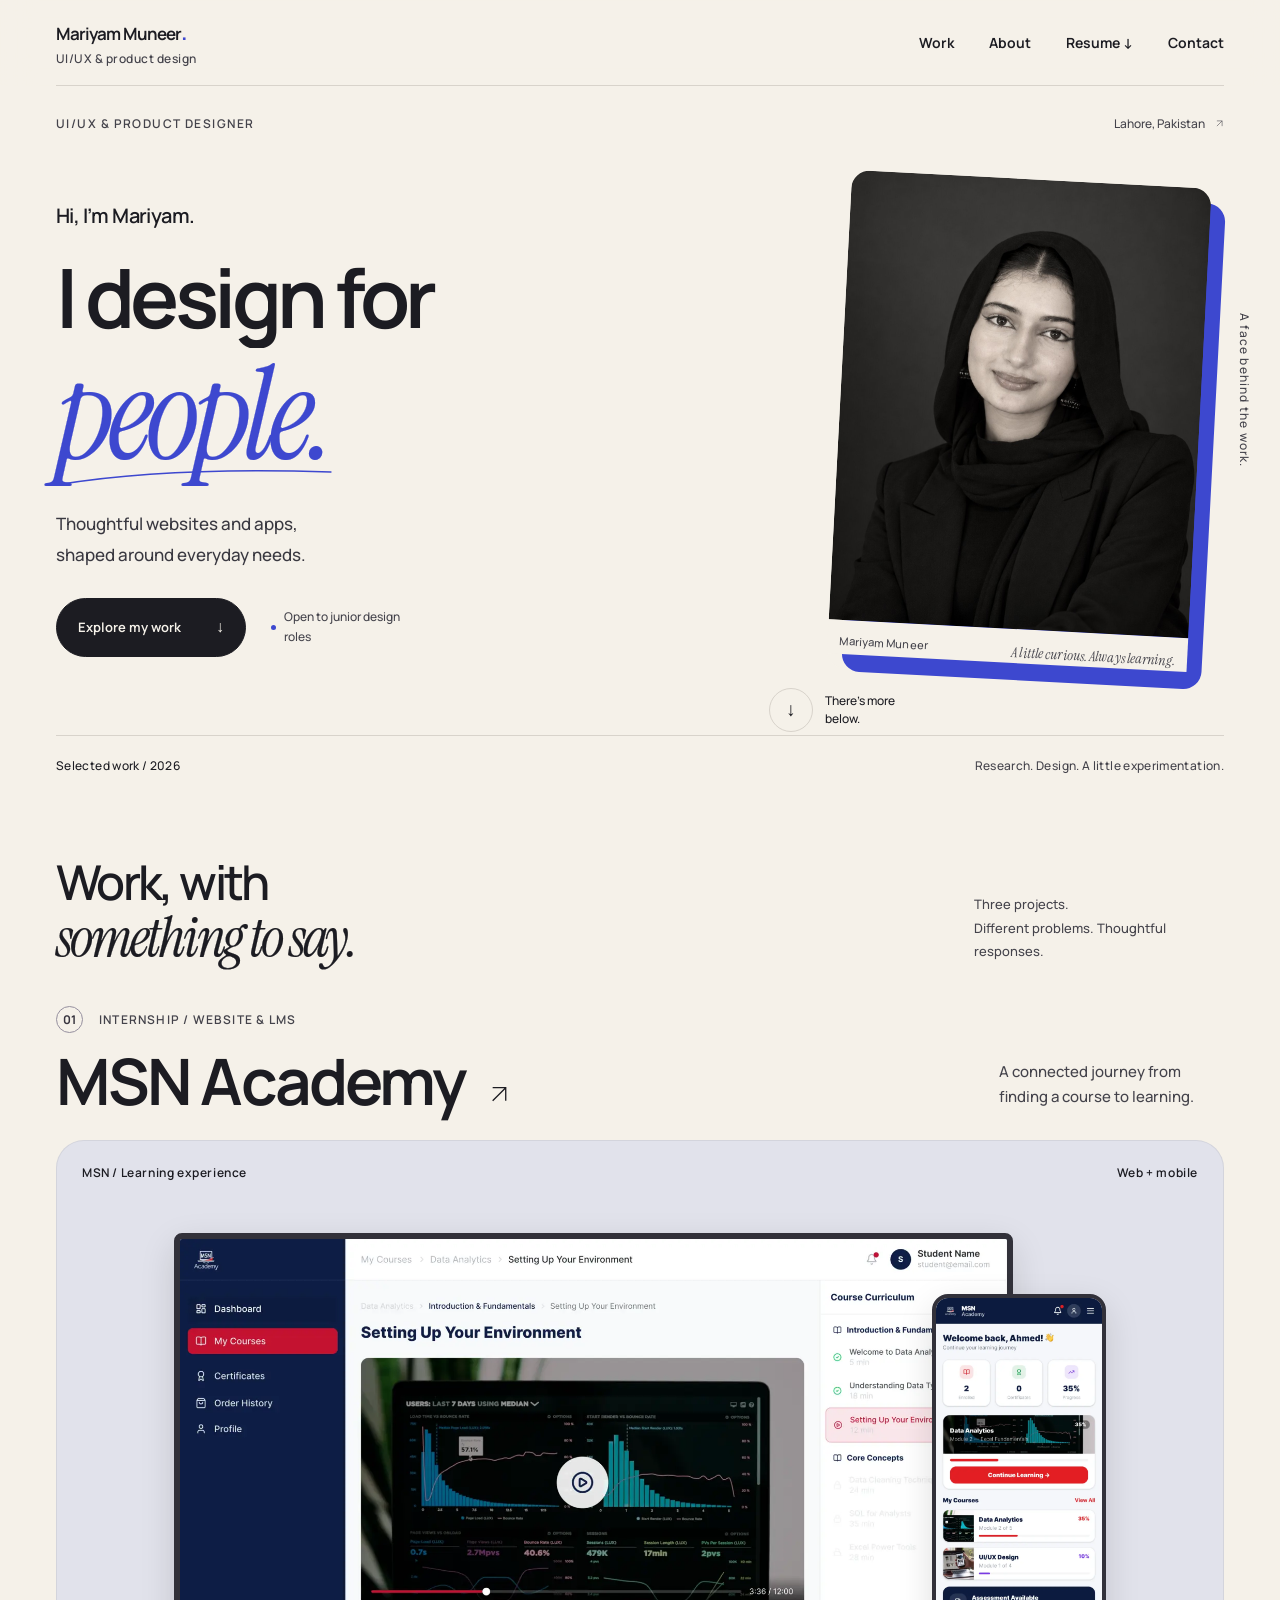
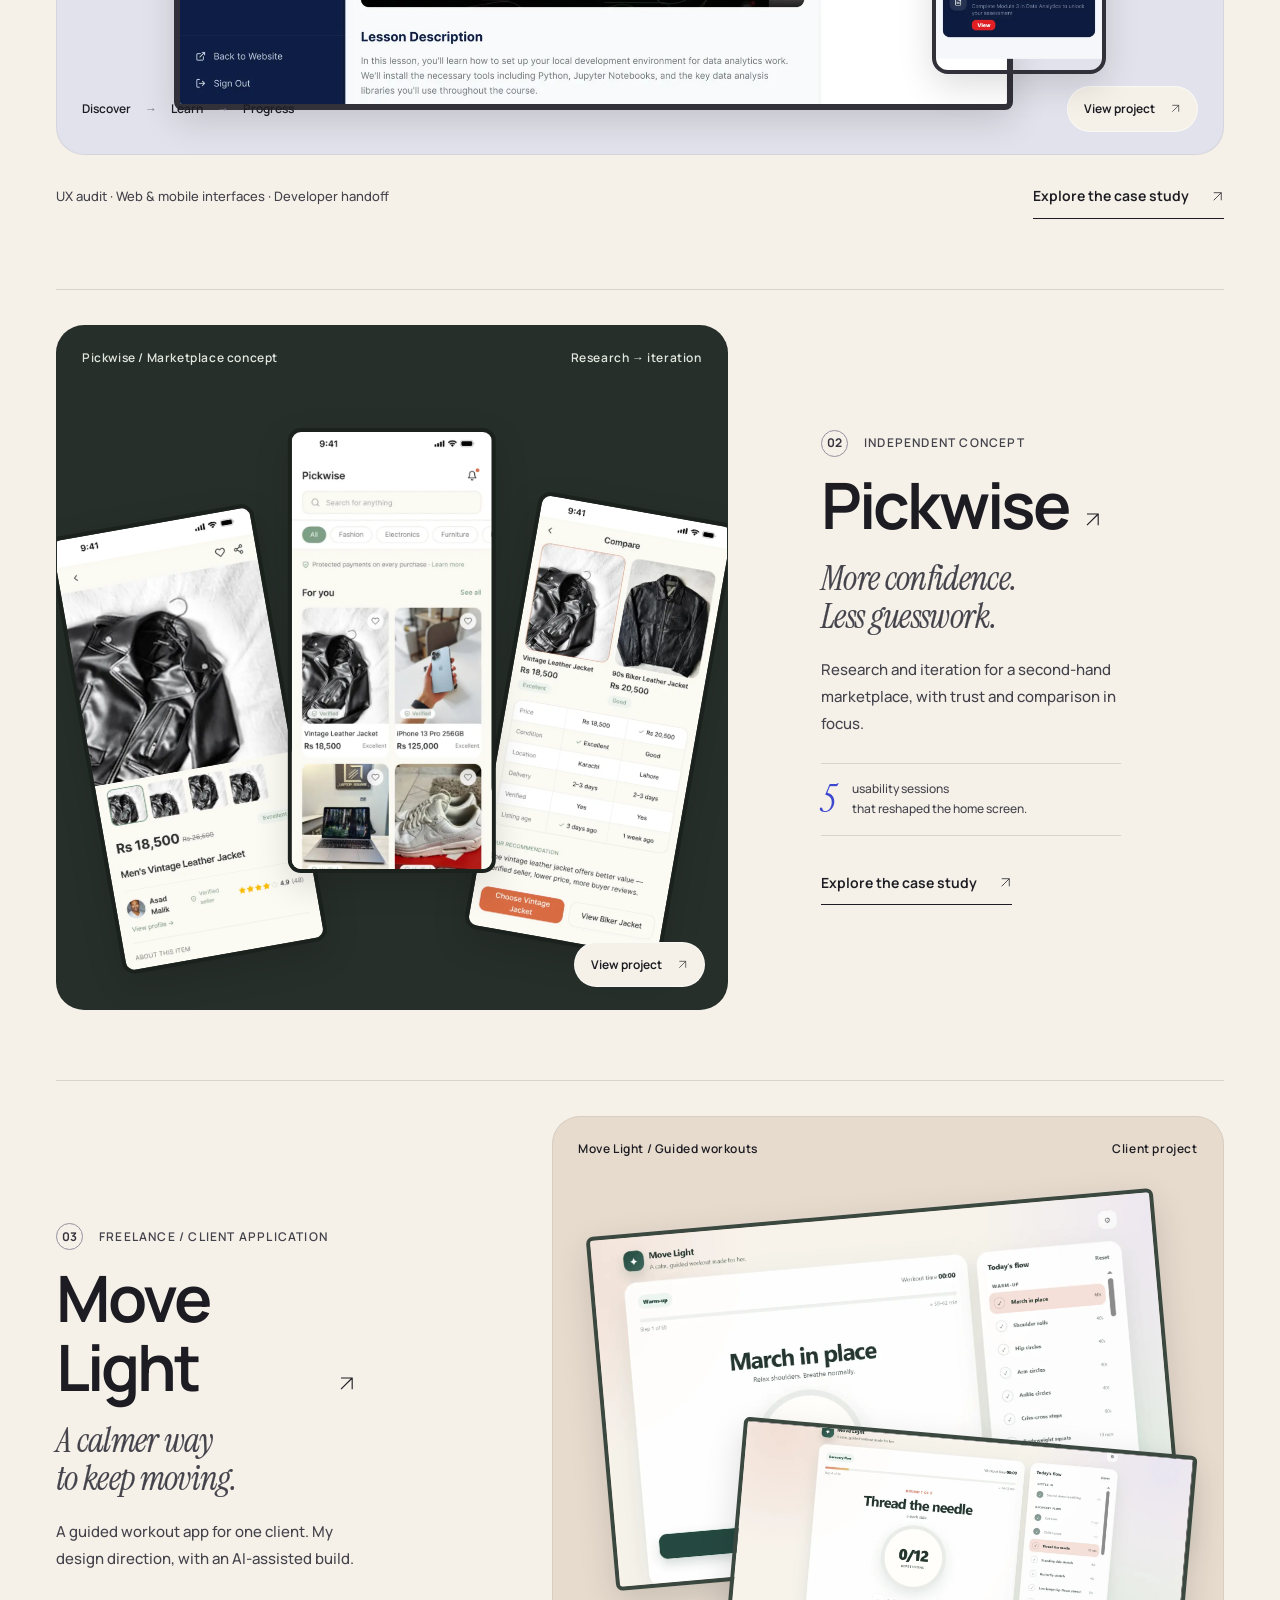
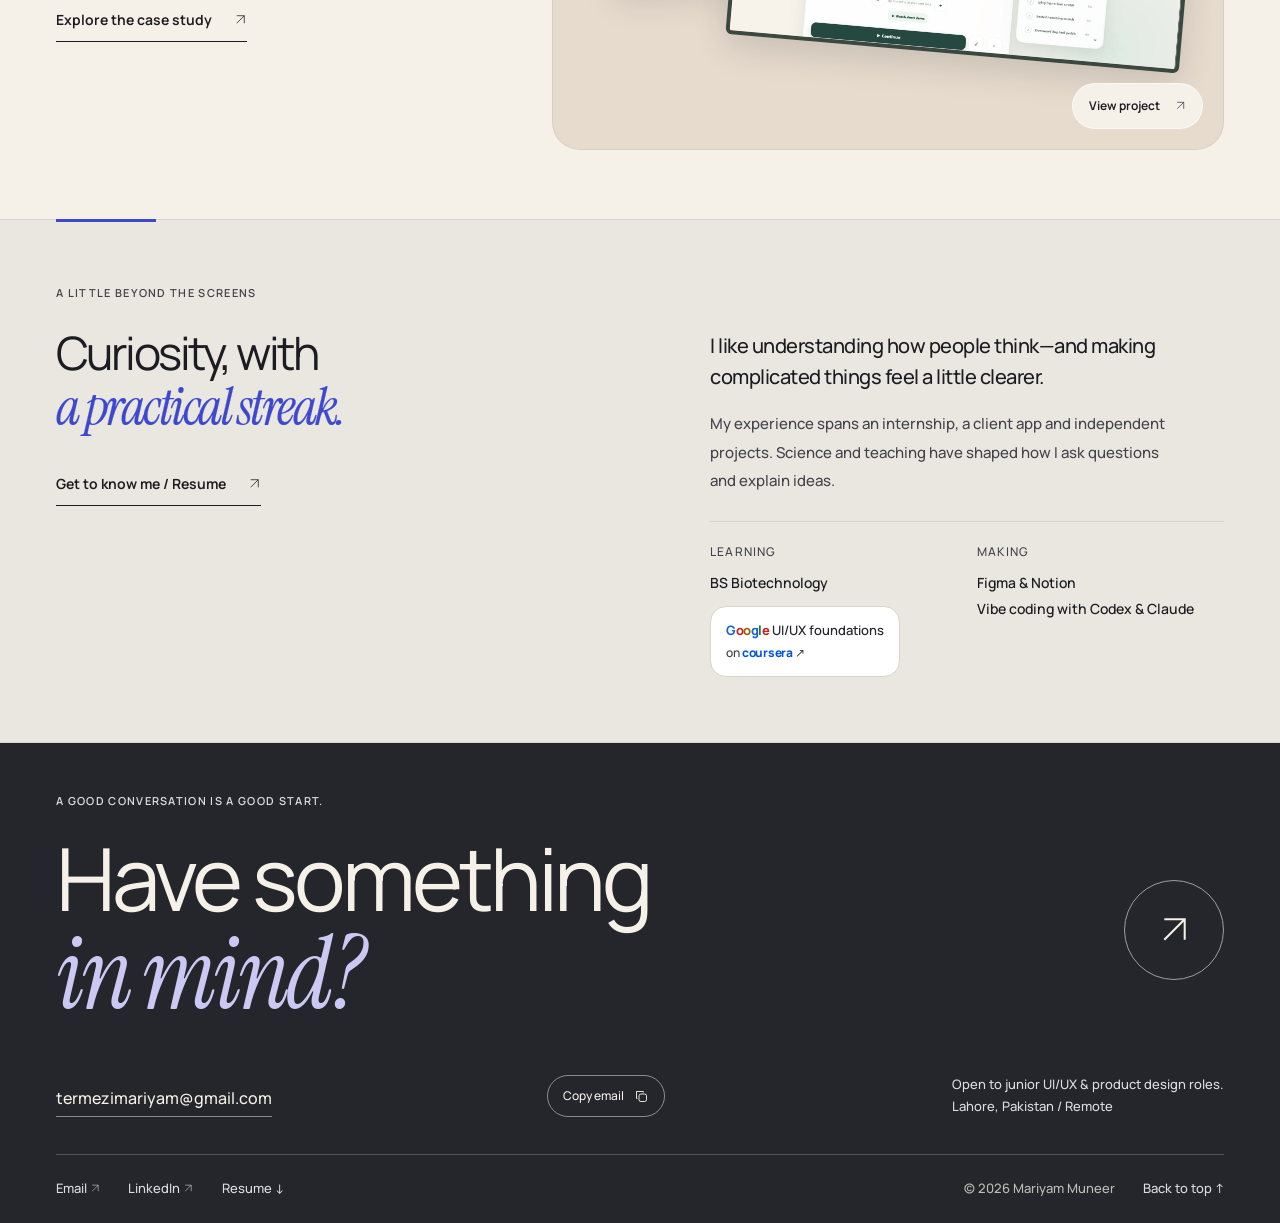
==== commit 6c2f1032: "Strengthen portfolio typography and contrast with rounded interactive previews" ====
--- a/index.html
+++ b/index.html
@@ -125,7 +125,7 @@
               ></span>
             </h1>
             <p class="hero-summary" data-hero="summary">
-              Thoughtful websites and apps,<br />shaped around everyday needs.
+              Thoughtful websites and apps,<br /> shaped around everyday needs.
             </p>
             <div class="hero-actions" data-hero="actions">
               <a class="creative-button" href="#work"
@@ -158,7 +158,7 @@
               href="#work"
               aria-label="Scroll to selected work"
               ><span class="scroll-cue-arrow" aria-hidden="true">↓</span
-              ><span>There’s more<br />below.</span></a
+              ><span>There’s more<br /> below.</span></a
             >
           </div>
         </div>
@@ -174,7 +174,7 @@
       >
         <div class="work-intro" data-reveal>
           <h2 id="work-title">Work, with<br /><em>something to say.</em></h2>
-          <p>Three projects.<br />Different problems. Thoughtful responses.</p>
+          <p>Three projects.<br /> Different problems. Thoughtful responses.</p>
         </div>
         <article
           class="creative-project project project-academy"
@@ -204,7 +204,7 @@
                 ></a>
               </h3>
             </div>
-            <p>A connected journey from<br />finding a course to learning.</p>
+            <p>A connected journey from<br /> finding a course to learning.</p>
           </div>
           <a
             class="creative-preview academy-preview"
@@ -227,9 +227,7 @@
                 class="academy-phone"
                 loading="lazy"
                 decoding="async"
-              /><span class="screen-callout" aria-hidden="true"
-                >From desk<br />to on the go.</span
-              >
+              />
             </div>
             <div class="preview-footer">
               <span>Discover <i>→</i> Learn <i>→</i> Progress</span
@@ -349,7 +347,7 @@
             </p>
             <div class="research-footnote">
               <span>5</span>
-              <p>usability sessions<br />that reshaped the home screen.</p>
+              <p>usability sessions<br /> that reshaped the home screen.</p>
             </div>
             <a class="case-link" href="pickwise.html"
               ><span>Explore the case study</span
@@ -443,9 +441,7 @@
                 decoding="async"
               />
             </div>
-            <span class="move-caption" aria-hidden="true"
-              >A little guidance.<br />A pace of your own.</span
-            ><span class="preview-open"
+            <span class="preview-open"
               >View project
               <svg
                 class="arrow-icon"
@@ -502,13 +498,29 @@
               <div>
                 <dt>Learning</dt>
                 <dd>
-                  BS Biotechnology<br />Google UI/UX design foundations,
-                  Coursera
+                  BS Biotechnology<br /><a
+                    class="education-link"
+                    href="https://www.coursera.org/learn/foundations-user-experience-design"
+                    aria-label="Google UI/UX design foundations on Coursera"
+                    rel="noopener noreferrer"
+                    ><span class="google-word"
+                      ><span class="google-blue">G</span
+                      ><span class="google-red">o</span
+                      ><span class="google-yellow">o</span
+                      ><span class="google-blue">g</span
+                      ><span class="google-green">l</span
+                      ><span class="google-red">e</span></span
+                    >
+                    UI/UX foundations<br /><span class="course-platform"
+                      >on <span class="coursera-word">coursera</span
+                      ><span aria-hidden="true"> ↗</span></span
+                    ></a
+                  >
                 </dd>
               </div>
               <div>
                 <dt>Making</dt>
-                <dd>Figma & Notion<br />Vibe coding with Codex & Claude</dd>
+                <dd>Figma & Notion<br /> Vibe coding with Codex & Claude</dd>
               </div>
             </dl>
           </div>
@@ -540,11 +552,42 @@
             ></a>
           </div>
           <div class="footer-invitation">
+            <div class="email-tools">
+              <button
+                class="copy-email"
+                type="button"
+                hidden
+                data-copy-email="termezimariyam@gmail.com"
+              >
+                Copy email
+                <svg viewBox="0 0 24 24" aria-hidden="true" fill="none">
+                  <rect
+                    x="8"
+                    y="8"
+                    width="12"
+                    height="12"
+                    rx="3"
+                    stroke="currentColor"
+                    stroke-width="1.5"
+                  />
+                  <path
+                    d="M15 5V4H4v11h1"
+                    stroke="currentColor"
+                    stroke-width="1.5"
+                    stroke-linecap="round"
+                  />
+                </svg></button
+              ><span
+                class="copy-status"
+                role="status"
+                aria-live="polite"
+              ></span>
+            </div>
             <a href="mailto:termezimariyam@gmail.com"
               >termezimariyam@gmail.com</a
             >
             <p>
-              Open to junior UI/UX & product design roles.<br />Lahore, Pakistan
+              Open to junior UI/UX & product design roles.<br /> Lahore, Pakistan
               / Remote
             </p>
           </div>
--- a/creative.css
+++ b/creative.css
@@ -14,8 +14,8 @@
 }
 :root {
   --paper: #f5f1e9;
-  --ink: #242428;
-  --secondary: #636168;
+  --ink: #1c1c22;
+  --secondary: #44434b;
   --line: #d8d3cb;
   --soft: #ebe7de;
   --dark: #232428;
@@ -53,8 +53,8 @@
   font-size: 22px;
 }
 .wordmark span {
-  font-size: 9px;
-  font-weight: 450;
+  font-size: 12px;
+  font-weight: 550;
   letter-spacing: 0.04em;
   float: right;
   clear: both;
@@ -62,7 +62,7 @@
   padding-top: 3px;
 }
 .site-header nav a {
-  font-size: 11px;
+  font-size: 13px;
   font-weight: 550;
 }
 .site-header nav a:after {
@@ -85,10 +85,10 @@
   margin-bottom: 35px;
 }
 .hero-topline .eyebrow {
-  font-size: 10px;
+  font-size: 12px;
 }
 .hero-location {
-  font-size: 10px;
+  font-size: 12px;
   color: var(--secondary);
 }
 .hero-location span {
@@ -112,8 +112,8 @@
 .hero-introduction h1 {
   font-size: clamp(68px, 6.4vw, 98px);
   line-height: 1.04;
-  letter-spacing: -0.075em;
-  font-weight: 500;
+  letter-spacing: -0.055em;
+  font-weight: 600;
   white-space: nowrap;
 }
 .hero-line {
@@ -147,7 +147,7 @@
   transform: rotate(-2deg);
 }
 .hero-summary {
-  font-size: 14px;
+  font-size: 16px;
   line-height: 1.8;
   color: var(--secondary);
   margin-top: 22px;
@@ -168,7 +168,7 @@
   color: var(--paper);
   border: 1px solid var(--ink);
   border-radius: 100px;
-  font-size: 11px;
+  font-size: 13px;
   text-decoration: none;
   padding: 15px 21px;
   transition:
@@ -190,7 +190,7 @@
   transform: translateY(3px);
 }
 .open-note {
-  font-size: 9px;
+  font-size: 12px;
   color: var(--secondary);
   display: flex;
   align-items: center;
@@ -237,7 +237,7 @@
   display: flex;
   justify-content: space-between;
   gap: 10px;
-  font-size: 8px;
+  font-size: 11px;
   color: var(--secondary);
   background: var(--paper);
   padding: 12px 12px 0;
@@ -247,13 +247,13 @@
 .hero-portrait figcaption > span:last-child {
   font-family: var(--serif);
   font-style: italic;
-  font-size: 12px;
+  font-size: 14px;
 }
 .portrait-index {
   position: absolute;
   right: -55px;
   top: 27%;
-  font-size: 9px;
+  font-size: 12px;
   writing-mode: vertical-rl;
   letter-spacing: 0.1em;
   color: var(--secondary);
@@ -266,7 +266,7 @@
   align-items: center;
   gap: 12px;
   text-decoration: none;
-  font-size: 9px;
+  font-size: 12px;
   line-height: 1.5;
 }
 .scroll-cue-arrow {
@@ -293,7 +293,7 @@
   gap: 15px;
   padding: 20px 0;
   border-top: 1px solid var(--line);
-  font-size: 9px;
+  font-size: 12px;
   letter-spacing: 0.03em;
   color: var(--secondary);
 }
@@ -312,7 +312,7 @@
 }
 .work-intro h2 {
   font-size: 48px;
-  font-weight: 450;
+  font-weight: 550;
   letter-spacing: -0.055em;
   line-height: 1.08;
 }
@@ -320,7 +320,7 @@
   font-size: 1.17em;
 }
 .work-intro > p {
-  font-size: 11px;
+  font-size: 13px;
   line-height: 1.8;
   color: var(--secondary);
   max-width: 250px;
@@ -338,7 +338,7 @@
   margin-bottom: 24px;
 }
 .creative-project .eyebrow {
-  font-size: 9px;
+  font-size: 12px;
   letter-spacing: 0.1em;
   margin-bottom: 14px;
   display: flex;
@@ -346,7 +346,7 @@
   gap: 16px;
 }
 .project-index {
-  font-size: 10px;
+  font-size: 12px;
   letter-spacing: 0;
   border: 1px solid var(--line);
   border-radius: 50%;
@@ -359,9 +359,9 @@
 }
 .creative-project h3 {
   font-size: clamp(45px, 5vw, 70px);
-  font-weight: 500;
+  font-weight: 600;
   line-height: 1.07;
-  letter-spacing: -0.065em;
+  letter-spacing: -0.045em;
 }
 .creative-project h3 a {
   display: inline-flex;
@@ -383,7 +383,7 @@
   transform: translate(6px, -6px);
 }
 .creative-project-heading > p {
-  font-size: 13px;
+  font-size: 15px;
   color: var(--secondary);
   line-height: 1.7;
   margin-right: 30px;
@@ -410,7 +410,7 @@
   display: flex;
   justify-content: space-between;
   gap: 15px;
-  font-size: 9px;
+  font-size: 12px;
   letter-spacing: 0.05em;
   z-index: 3;
 }
@@ -457,7 +457,7 @@
   display: flex;
   justify-content: space-between;
   align-items: center;
-  font-size: 9px;
+  font-size: 12px;
 }
 .preview-footer i {
   font-style: normal;
@@ -468,7 +468,7 @@
   display: inline-flex;
   align-items: center;
   gap: 15px;
-  font-size: 10px;
+  font-size: 12px;
   background: var(--paper);
   color: var(--ink);
   padding: 10px 14px;
@@ -496,7 +496,7 @@
   margin-top: 20px;
 }
 .project-underneath > p {
-  font-size: 10px;
+  font-size: 12px;
   color: var(--secondary);
 }
 .case-link {
@@ -504,7 +504,7 @@
   align-items: center;
   gap: 22px;
   text-decoration: none;
-  font-size: 11px;
+  font-size: 13px;
   padding: 10px 0;
   border-bottom: 1px solid var(--ink);
   transition:
@@ -595,7 +595,7 @@
   letter-spacing: -0.02em;
 }
 .short-description {
-  font-size: 12px;
+  font-size: 14px;
   color: var(--secondary);
   max-width: 300px;
   line-height: 1.8;
@@ -619,7 +619,7 @@
   color: var(--accent);
 }
 .research-footnote > p {
-  font-size: 10px;
+  font-size: 12px;
   line-height: 1.7;
   color: var(--secondary);
 }
@@ -730,7 +730,7 @@
   margin-bottom: 18px;
 }
 .about-story > p:not(.about-lead) {
-  font-size: 12px;
+  font-size: 14px;
   line-height: 1.9;
   color: var(--secondary);
   max-width: 470px;
@@ -744,14 +744,14 @@
   border-top: 1px solid var(--line);
 }
 .creative-about-facts dt {
-  font-size: 9px;
+  font-size: 12px;
   text-transform: uppercase;
   letter-spacing: 0.1em;
   color: var(--secondary);
 }
 .creative-about-facts dd {
   margin: 8px 0 0;
-  font-size: 10px;
+  font-size: 12px;
   line-height: 1.9;
 }
 .site-footer {
@@ -769,7 +769,7 @@
 }
 .creative-footer-title h2 {
   font-size: clamp(58px, 6.8vw, 96px);
-  letter-spacing: -0.065em;
+  letter-spacing: -0.045em;
   line-height: 1.03;
   margin: 24px 0;
 }
@@ -806,20 +806,20 @@
   margin-top: 24px;
 }
 .footer-invitation > a {
-  font-size: 14px;
+  font-size: 16px;
   text-decoration: none;
   border-bottom: 1px solid #8c8b94;
   padding-bottom: 5px;
 }
 .footer-invitation > p {
-  font-size: 10px;
+  font-size: 12px;
   color: #c5c4cb;
 }
 .footer-bottom {
-  font-size: 10px;
+  font-size: 12px;
 }
 .case-intro h1 {
-  font-weight: 500;
+  font-weight: 600;
 }
 .case-intro > .eyebrow,
 .section-title .eyebrow {
@@ -830,7 +830,7 @@
   color: var(--accent);
 }
 .story-copy .lead {
-  font-weight: 450;
+  font-weight: 550;
 }
 .story-copy .reflection {
   font-style: italic;
@@ -840,13 +840,13 @@
   background: #eeebe4;
 }
 .next-project h2 {
-  font-weight: 500;
+  font-weight: 600;
 }
 .next-project a:hover {
   color: var(--accent);
 }
 .facts dd {
-  font-size: 12px;
+  font-size: 14px;
 }
 .image-dialog {
   border-radius: 7px;
@@ -925,7 +925,7 @@
     gap: 15px;
   }
   .creative-button {
-    font-size: 10px;
+    font-size: 12px;
     gap: 22px;
   }
   .scroll-cue {
@@ -943,7 +943,7 @@
     gap: 6%;
   }
   .creative-project-heading > p {
-    font-size: 11px;
+    font-size: 13px;
   }
   .screen-callout {
     font-size: 19px;
@@ -956,10 +956,10 @@
     font-size: 29px;
   }
   .short-description {
-    font-size: 11px;
+    font-size: 13px;
   }
   .art-label {
-    font-size: 8px;
+    font-size: 11px;
     left: 18px;
     right: 18px;
   }
@@ -1000,7 +1000,7 @@
     font-size: 7.5vw;
   }
   .hero-summary {
-    font-size: 12px;
+    font-size: 14px;
   }
   .hero-greeting {
     font-size: 16px;
@@ -1010,11 +1010,11 @@
     margin-top: 22px;
   }
   .open-note {
-    font-size: 8px;
+    font-size: 11px;
   }
   .portrait-index {
     right: -30px;
-    font-size: 8px;
+    font-size: 11px;
   }
   .work-intro h2 {
     font-size: 38px;
@@ -1029,10 +1029,10 @@
     gap: 10px;
   }
   .research-footnote > p {
-    font-size: 9px;
+    font-size: 12px;
   }
   .creative-project .eyebrow {
-    font-size: 8px;
+    font-size: 11px;
     gap: 10px;
   }
   .project-movelight h3 a {
@@ -1058,7 +1058,7 @@
     min-width: 130px;
   }
   .wordmark span {
-    font-size: 8px;
+    font-size: 11px;
     max-width: 100%;
     padding-top: 0;
   }
@@ -1067,7 +1067,7 @@
     gap: 12px;
   }
   .site-header nav a {
-    font-size: 10px;
+    font-size: 12px;
   }
   .js-ready .site-header .desktop-nav {
     display: none;
@@ -1081,7 +1081,7 @@
     padding: 9px 13px;
     background: transparent;
     color: var(--ink);
-    font-size: 10px;
+    font-size: 12px;
     cursor: pointer;
   }
   .menu-bars {
@@ -1131,13 +1131,13 @@
     border-bottom: 1px solid var(--line);
   }
   .mobile-menu-top .eyebrow {
-    font-size: 9px;
+    font-size: 12px;
   }
   .menu-close {
     border: 0;
     background: transparent;
     color: var(--ink);
-    font-size: 11px;
+    font-size: 13px;
     padding: 8px 0;
     cursor: pointer;
   }
@@ -1165,7 +1165,7 @@
     padding: 14px 0;
   }
   .mobile-menu nav a > span {
-    font-size: 9px;
+    font-size: 12px;
     color: var(--accent);
     letter-spacing: 0;
   }
@@ -1173,7 +1173,7 @@
     color: var(--accent);
   }
   .mobile-menu-note {
-    font-size: 9px;
+    font-size: 12px;
     color: var(--secondary);
     padding-top: 10px;
   }
@@ -1187,11 +1187,11 @@
     margin-bottom: 24px;
   }
   .hero-topline .eyebrow {
-    font-size: 8px;
+    font-size: 11px;
     letter-spacing: 0.075em;
   }
   .hero-location {
-    font-size: 8px;
+    font-size: 11px;
   }
   .hero-location span {
     margin-left: 5px;
@@ -1213,7 +1213,7 @@
   }
   .hero-introduction h1 {
     font-size: 9.3vw;
-    letter-spacing: -0.065em;
+    letter-spacing: -0.045em;
   }
   .hero-line.serif-line {
     font-size: 1.68em;
@@ -1223,7 +1223,7 @@
     bottom: 2px;
   }
   .hero-summary {
-    font-size: 10px;
+    font-size: 12px;
     margin-top: 18px;
     max-width: 205px;
   }
@@ -1235,14 +1235,14 @@
   }
   .creative-button {
     padding: 11px 14px;
-    font-size: 9px;
+    font-size: 12px;
     gap: 20px;
   }
   .creative-button > span {
-    font-size: 14px;
+    font-size: 16px;
   }
   .open-note {
-    font-size: 8px;
+    font-size: 11px;
     max-width: 100%;
     gap: 6px;
   }
@@ -1268,10 +1268,10 @@
   .hero-portrait figcaption {
     padding: 7px 6px 0;
     gap: 3px;
-    font-size: 7px;
+    font-size: 11px;
   }
   .hero-portrait figcaption > span:last-child {
-    font-size: 9px;
+    font-size: 12px;
     line-height: 1.15;
   }
   .portrait-index {
@@ -1281,7 +1281,7 @@
     bottom: -62px;
     left: 10px;
     gap: 7px;
-    font-size: 8px;
+    font-size: 11px;
   }
   .scroll-cue-arrow {
     width: 30px;
@@ -1289,7 +1289,7 @@
     font-size: 15px;
   }
   .hero-bottomline {
-    font-size: 8px;
+    font-size: 11px;
     padding: 16px 0;
     align-items: start;
   }
@@ -1311,7 +1311,7 @@
     min-width: 200px;
   }
   .work-intro > p {
-    font-size: 9px;
+    font-size: 12px;
     max-width: 125px;
     padding-top: 5px;
   }
@@ -1324,14 +1324,14 @@
     gap: 15px;
   }
   .creative-project .eyebrow {
-    font-size: 8px;
+    font-size: 11px;
     gap: 10px;
     margin-bottom: 12px;
   }
   .project-index {
     height: 23px;
     width: 23px;
-    font-size: 9px;
+    font-size: 12px;
   }
   .creative-project h3 {
     font-size: 36px;
@@ -1349,7 +1349,7 @@
     aspect-ratio: 1.3;
   }
   .art-label {
-    font-size: 7px;
+    font-size: 11px;
     top: 14px;
     left: 14px;
     right: 14px;
@@ -1376,13 +1376,13 @@
     left: 14px;
     right: 14px;
     bottom: 13px;
-    font-size: 7px;
+    font-size: 11px;
   }
   .preview-footer i {
     margin: 0 4px;
   }
   .preview-open {
-    font-size: 8px;
+    font-size: 11px;
     gap: 9px;
     padding: 8px 11px;
   }
@@ -1396,12 +1396,12 @@
     margin-top: 13px;
   }
   .project-underneath > p {
-    font-size: 8px;
+    font-size: 11px;
     max-width: 170px;
     line-height: 1.8;
   }
   .case-link {
-    font-size: 9px;
+    font-size: 12px;
     gap: 13px;
     padding: 8px 0;
     white-space: nowrap;
@@ -1440,7 +1440,7 @@
     display: none;
   }
   .short-description {
-    font-size: 11px;
+    font-size: 13px;
     margin: 12px 0 15px;
     max-width: 320px;
     line-height: 1.8;
@@ -1456,7 +1456,7 @@
     font-size: 30px;
   }
   .research-footnote > p {
-    font-size: 9px;
+    font-size: 12px;
   }
   .research-footnote > p br {
     display: none;
@@ -1540,7 +1540,7 @@
     max-width: 360px;
   }
   .about-story > p:not(.about-lead) {
-    font-size: 11px;
+    font-size: 13px;
   }
   .creative-about-facts {
     gap: 20px;
@@ -1548,17 +1548,17 @@
     padding-top: 18px;
   }
   .creative-about-facts dt {
-    font-size: 8px;
+    font-size: 11px;
   }
   .creative-about-facts dd {
-    font-size: 9px;
+    font-size: 12px;
     line-height: 1.9;
   }
   .site-footer {
     padding-top: 35px;
   }
   .site-footer .eyebrow {
-    font-size: 8px;
+    font-size: 11px;
   }
   .creative-footer-title {
     gap: 15px;
@@ -1583,23 +1583,23 @@
     margin-top: 5px;
   }
   .footer-invitation > a {
-    font-size: 12px;
+    font-size: 14px;
   }
   .footer-invitation > p {
-    font-size: 9px;
+    font-size: 12px;
   }
   .footer-top {
     padding-bottom: 27px;
   }
   .footer-bottom {
-    font-size: 9px;
+    font-size: 12px;
     gap: 20px;
   }
   .copyright {
-    font-size: 8px;
+    font-size: 11px;
   }
   .footer-bottom > a:last-child {
-    font-size: 8px;
+    font-size: 11px;
   }
   .story-copy .reflection {
     font-size: 24px;
@@ -1607,7 +1607,7 @@
 }
 @media (max-width: 370px) {
   .hero-greeting {
-    font-size: 13px;
+    font-size: 15px;
   }
   .hero-introduction h1 {
     font-size: 9.5vw;
@@ -1617,17 +1617,17 @@
     grid-template-columns: 1fr 0.6fr;
   }
   .hero-summary {
-    font-size: 9px;
+    font-size: 12px;
     max-width: 180px;
   }
   .hero-topline .eyebrow {
-    font-size: 7px;
+    font-size: 11px;
   }
   .hero-location {
-    font-size: 7px;
+    font-size: 11px;
   }
   .hero-portrait figcaption > span:last-child {
-    font-size: 8px;
+    font-size: 11px;
   }
   .portrait-composition {
     margin-top: 36px;
@@ -1637,7 +1637,7 @@
   }
   .scroll-cue {
     left: 3px;
-    font-size: 7px;
+    font-size: 11px;
   }
   .scroll-cue-arrow {
     width: 26px;
@@ -1684,7 +1684,7 @@
     grid-template-columns: 1fr;
   }
   .hero-bottomline {
-    font-size: 7px;
+    font-size: 11px;
   }
 }
 @media (prefers-reduced-motion: reduce) {
@@ -1708,90 +1708,90 @@
   margin-left: 8px;
 }
 .short-description {
+  font-size: 15px;
+}
+.project-underneath > p {
   font-size: 13px;
 }
-.project-underneath > p {
-  font-size: 11px;
-}
 .case-link {
+  font-size: 14px;
+}
+.about-story > p:not(.about-lead) {
+  font-size: 15px;
+}
+.creative-about-facts dd {
+  font-size: 14px;
+}
+.creative-about-facts dt {
   font-size: 12px;
 }
-.about-story > p:not(.about-lead) {
+.footer-invitation > p {
   font-size: 13px;
 }
-.creative-about-facts dd {
-  font-size: 12px;
-}
-.creative-about-facts dt {
-  font-size: 10px;
-}
-.footer-invitation > p {
-  font-size: 11px;
-}
 .footer-bottom {
-  font-size: 11px;
+  font-size: 13px;
 }
 .project-sidecopy .eyebrow {
   line-height: 1.8;
 }
 @media (max-width: 700px) {
   .hero-summary {
-    font-size: 12px;
+    font-size: 14px;
     max-width: 220px;
   }
   .hero-topline .eyebrow,
   .hero-location {
-    font-size: 9px;
+    font-size: 12px;
   }
   .hero-greeting {
     font-size: 16px;
   }
   .creative-button {
-    font-size: 10px;
+    font-size: 12px;
   }
   .open-note {
-    font-size: 9px;
+    font-size: 12px;
   }
   .hero-portrait figcaption {
-    font-size: 8px;
+    font-size: 11px;
   }
   .hero-portrait figcaption > span:last-child {
     display: none;
   }
   .work-intro > p {
-    font-size: 10px;
+    font-size: 12px;
   }
   .creative-project .eyebrow {
-    font-size: 9px;
+    font-size: 12px;
   }
   .project-underneath > p {
-    font-size: 9px;
+    font-size: 12px;
   }
   .case-link {
-    font-size: 11px;
+    font-size: 13px;
   }
   .short-description {
+    font-size: 15px;
+  }
+  .research-footnote > p {
+    font-size: 12px;
+  }
+  .creative-about-facts dt {
+    font-size: 12px;
+  }
+  .creative-about-facts dd {
     font-size: 13px;
   }
-  .research-footnote > p {
-    font-size: 10px;
-  }
-  .creative-about-facts dt {
-    font-size: 9px;
-  }
-  .creative-about-facts dd {
-    font-size: 11px;
-  }
   .about-story > p:not(.about-lead) {
-    font-size: 13px;
+    font-size: 15px;
   }
   .footer-invitation > p,
   .footer-bottom {
-    font-size: 11px;
+    font-size: 13px;
   }
   .copyright,
   .footer-bottom > a:last-child {
-    font-size: 9px;
+    font-size: 12px;
   }
   .footer-bottom a {
     padding-block: 5px;
@@ -1805,27 +1805,730 @@
 @media (max-width: 370px) {
   .hero-topline .eyebrow,
   .hero-location {
-    font-size: 8px;
+    font-size: 11px;
   }
   .hero-summary {
-    font-size: 11px;
+    font-size: 13px;
   }
   .hero-greeting {
+    font-size: 16px;
+  }
+  .creative-button {
+    font-size: 12px;
+  }
+  .open-note {
+    font-size: 11px;
+  }
+  .project-underneath > p {
+    font-size: 12px;
+  }
+  .creative-project .eyebrow {
+    font-size: 11px;
+  }
+  .case-link {
+    font-size: 13px;
+  }
+}
+
+/* Readability and interaction refinement — shared across the portfolio. */
+body {
+  font-weight: 500;
+}
+h1,
+h2,
+h3 {
+  color: var(--ink);
+}
+.creative-hero h1,
+.creative-project h3,
+.case-intro h1 {
+  font-weight: 650;
+}
+.hero-greeting {
+  font-weight: 600;
+}
+.hero-line em,
+.work-intro em,
+.project-subline,
+.about-composition em {
+  -webkit-text-stroke: 0.2px currentColor;
+}
+.hero-summary {
+  font-size: 17px;
+  font-weight: 500;
+  color: #393840;
+}
+.creative-project .eyebrow,
+.eyebrow {
+  font-weight: 600;
+}
+.creative-project .short-description,
+.about-story > p:not(.about-lead),
+.story-copy > p,
+.contribution p,
+.decision-list p,
+.decision-block p,
+.plain-list li {
+  font-weight: 500;
+  color: var(--secondary);
+}
+.story-copy > p {
+  font-size: 17px;
+  line-height: 1.8;
+}
+.contribution p,
+.decision-list p,
+.decision-block p,
+.plain-list li {
+  font-size: 16px;
+  line-height: 1.8;
+}
+.section-title h2 {
+  font-weight: 600;
+}
+.case-deck {
+  color: #3b3a43;
+  font-weight: 500;
+}
+.facts dd {
+  font-size: 15px;
+  font-weight: 550;
+}
+.facts dt,
+.story-nav a {
+  font-size: 12px;
+  font-weight: 600;
+}
+.story-nav a[aria-current] {
+  color: var(--accent);
+  text-decoration: underline;
+}
+.findings p {
+  font-size: 14px;
+}
+.findings h3 {
+  font-weight: 600;
+}
+.case-link,
+.creative-button {
+  font-weight: 650;
+}
+.case-link {
+  min-height: 44px;
+}
+.site-header nav a {
+  font-size: 14px;
+  font-weight: 650;
+}
+.wordmark span {
+  font-weight: 550;
+}
+.creative-preview,
+.case-cover {
+  border-radius: 28px;
+  border: 1px solid #24242812;
+  transition:
+    box-shadow 0.35s var(--ease),
+    transform 0.35s var(--ease);
+  transform: perspective(1200px) rotateX(var(--tilt-x, 0deg))
+    rotateY(var(--tilt-y, 0deg));
+  transform-origin: center;
+}
+.creative-preview:hover {
+  box-shadow: 0 14px 35px #24242812;
+}
+.zoom-image {
+  border-radius: 20px;
+}
+.hero-portrait img {
+  border-radius: 18px 18px 0 0;
+}
+.hero-portrait {
+  border-radius: 18px;
+}
+.hero-portrait:before {
+  border-radius: 18px;
+}
+.preview-open {
+  font-weight: 650;
+  border: 1px solid #fff9;
+  padding: 12px 16px;
+}
+.art-label,
+.preview-footer {
+  font-weight: 600;
+}
+.art-label {
+  left: 25px;
+  right: 25px;
+  top: 22px;
+}
+.preview-footer {
+  bottom: 22px;
+}
+.project-index {
+  font-weight: 700;
+  border-color: #96909f;
+  color: #37343e;
+}
+.creative-button:active {
+  transform: translateY(0) scale(0.96);
+}
+.case-link:active,
+.contact-orbit:active {
+  transform: scale(0.97);
+}
+.creative-about-facts > div {
+  min-width: 0;
+}
+.education-link {
+  display: inline-block;
+  margin-top: 10px;
+  background: #fff;
+  padding: 12px 15px;
+  border: 1px solid #d8d3cb;
+  border-radius: 16px;
+  text-decoration: none;
+  color: #26252d;
+  font-size: 13px;
+  line-height: 1.7;
+  transition:
+    transform 0.25s var(--ease),
+    box-shadow 0.25s,
+    border-color 0.25s;
+}
+.education-link:hover,
+.education-link:focus-visible {
+  transform: translateY(-3px);
+  box-shadow: 0 6px 18px #28243812;
+  border-color: var(--accent);
+}
+.google-word {
+  font-weight: 750;
+  letter-spacing: -0.04em;
+}
+.google-blue {
+  color: #1765cc;
+}
+.google-red {
+  color: #c5221f;
+}
+.google-yellow {
+  color: #946300;
+}
+.google-green {
+  color: #137333;
+}
+.course-platform {
+  font-size: 12px;
+  color: #45434a;
+}
+.coursera-word {
+  color: #0056d2;
+  font-weight: 750;
+  letter-spacing: -0.025em;
+}
+.creative-about-facts dd {
+  font-weight: 550;
+}
+.reading-progress {
+  height: 3px;
+  position: fixed;
+  inset: 0 0 auto;
+  background: var(--accent);
+  z-index: 100;
+  transform-origin: left;
+  transform: scaleX(0);
+  pointer-events: none;
+}
+.site-header nav a[aria-current="location"]:after {
+  transform: scaleX(1);
+}
+.email-tools {
+  order: 2;
+  display: flex;
+  align-items: center;
+  gap: 12px;
+}
+.footer-invitation > a {
+  order: 1;
+}
+.footer-invitation > p {
+  order: 3;
+}
+.copy-email {
+  display: inline-flex;
+  align-items: center;
+  gap: 10px;
+  color: var(--paper);
+  background: transparent;
+  border: 1px solid #8c8b94;
+  border-radius: 100px;
+  padding: 10px 15px;
+  font-family: var(--sans);
+  font-size: 12px;
+  cursor: pointer;
+  transition:
+    background 0.25s,
+    border-color 0.25s,
+    transform 0.25s;
+}
+.copy-email[hidden] {
+  display: none;
+}
+.copy-email svg {
+  height: 15px;
+  width: 15px;
+}
+.copy-email:hover {
+  background: var(--accent);
+  border-color: var(--accent);
+  transform: translateY(-2px);
+}
+.copy-email:active {
+  transform: scale(0.96);
+}
+.copy-status {
+  font-size: 12px;
+  color: #e1e0ee;
+  max-width: 190px;
+}
+.footer-invitation {
+  flex-wrap: wrap;
+}
+.footer-bottom,
+.footer-invitation > p {
+  color: #dedde4;
+}
+.footer-invitation > p {
+  font-weight: 500;
+}
+.site-footer .eyebrow {
+  color: #dedde4;
+}
+.mobile-menu {
+  border-radius: 24px !important;
+}
+.mobile-menu nav a {
+  font-weight: 600;
+}
+.menu-toggle,
+.menu-close {
+  font-weight: 650;
+}
+@media (hover: hover) and (pointer: fine) {
+  .creative-preview,
+  .creative-project h3 a {
+    cursor:
+      url("assets/cursor-open.svg") 16 16,
+      pointer;
+  }
+  .zoom-image {
+    cursor: zoom-in;
+  }
+}
+@media (max-width: 1100px) {
+  .creative-project h3 {
+    font-size: 52px;
+  }
+  .hero-actions {
+    gap: 14px;
+  }
+  .open-note {
+    max-width: none;
+  }
+  .hero-summary {
+    font-size: 16px;
+  }
+  .art-label {
+    font-size: 11px;
+  }
+  .project-subline {
+    font-size: 32px;
+  }
+}
+@media (max-width: 800px) and (min-width: 701px) {
+  .hero-introduction h1 {
+    font-size: 7vw;
+  }
+  .hero-summary {
     font-size: 14px;
   }
+  .hero-actions {
+    flex-direction: column;
+    align-items: start;
+  }
+  .creative-project h3 {
+    font-size: 43px;
+  }
+  .project-subline {
+    font-size: 28px;
+  }
+  .creative-project .eyebrow {
+    font-size: 11px;
+  }
+  .project-sidecopy .short-description {
+    font-size: 14px;
+  }
+  .case-link {
+    font-size: 13px;
+  }
+  .art-label > span:last-child {
+    display: none;
+  }
+  .footer-invitation > p {
+    flex-basis: 100%;
+  }
+}
+@media (max-width: 700px) {
+  .hero-composition {
+    grid-template-columns: 1.15fr 0.85fr;
+    gap: 15px;
+  }
+  .hero-introduction {
+    min-width: 0;
+  }
+  .hero-introduction h1 {
+    font-size: 8.7vw;
+  }
+  .hero-summary {
+    font-size: 14px;
+    line-height: 1.65;
+    max-width: 215px;
+  }
+  .hero-greeting {
+    font-size: 18px;
+  }
+  .hero-topline .eyebrow,
+  .hero-location {
+    font-size: 11px;
+  }
+  .hero-topline .eyebrow {
+    max-width: 160px;
+  }
   .creative-button {
+    font-size: 12px;
+    padding: 12px 15px;
+    gap: 15px;
+  }
+  .open-note {
+    font-size: 11px;
+    max-width: 180px;
+    line-height: 1.6;
+  }
+  .hero-portrait figcaption {
+    font-size: 10px;
+    padding: 9px 8px 0;
+  }
+  .portrait-composition {
+    margin-top: 42px;
+  }
+  .hero-bottomline {
+    font-size: 11px;
+  }
+  .hero-bottomline > span:last-child {
+    max-width: 155px;
+  }
+  .scroll-cue {
+    font-size: 10px;
+    left: 4px;
+    bottom: -65px;
+    gap: 7px;
+  }
+  .scroll-cue-arrow {
+    height: 31px;
+    width: 31px;
+  }
+  .work-intro {
+    flex-direction: column;
+    gap: 16px;
+  }
+  .work-intro h2 {
+    font-size: 36px;
+    line-height: 1.15;
+  }
+  .work-intro > p {
+    font-size: 13px;
+    max-width: 100%;
+  }
+  .work-intro > p br {
+    display: none;
+  }
+  .creative-project h3 {
+    font-size: 35px;
+    letter-spacing: -0.045em;
+  }
+  .creative-project .eyebrow {
+    font-size: 11px;
+    letter-spacing: 0.045em;
+    line-height: 1.65;
+  }
+  .project-sidecopy h3 {
+    font-size: 48px;
+  }
+  .project-subline {
+    font-size: 29px !important;
+    line-height: 1.2 !important;
+  }
+  .short-description {
+    font-size: 15px !important;
+    line-height: 1.8;
+  }
+  .creative-preview,
+  .case-cover {
+    border-radius: 24px;
+  }
+  .creative-preview .art-label {
+    font-size: 10px;
+    top: 17px;
+    left: 17px;
+    right: 17px;
+  }
+  .creative-preview .art-label > span:last-child {
+    display: none;
+  }
+  .preview-footer {
+    font-size: 10px;
+    bottom: 17px;
+    left: 17px;
+    right: 17px;
+  }
+  .preview-footer > span:first-child {
+    max-width: 120px;
+    line-height: 1.7;
+  }
+  .preview-footer i {
+    margin: 0 4px;
+  }
+  .preview-open {
+    font-size: 11px;
+    padding: 9px 12px;
+    gap: 8px;
+  }
+  .academy-preview {
+    aspect-ratio: 1.12;
+  }
+  .academy-desktop {
+    top: 22%;
+    width: 86%;
+    left: 4%;
+  }
+  .academy-phone {
+    bottom: 23%;
+    right: 5%;
+    width: 22%;
+  }
+  .project-underneath {
+    flex-direction: column;
+    align-items: start;
+    gap: 7px;
+  }
+  .project-underneath > p {
+    font-size: 12px;
+    max-width: 100%;
+    line-height: 1.7;
+  }
+  .case-link {
+    font-size: 13px;
+    gap: 18px;
+  }
+  .research-footnote > p {
+    font-size: 12px;
+  }
+  .research-footnote > p br {
+    display: none;
+  }
+  .creative-about-facts {
+    grid-template-columns: 1fr;
+    gap: 23px;
+  }
+  .creative-about-facts dt {
+    font-size: 12px;
+  }
+  .creative-about-facts dd {
+    font-size: 14px;
+  }
+  .about-lead {
+    font-size: 22px;
+    line-height: 1.6;
+  }
+  .about-story > p:not(.about-lead) {
+    font-size: 15px;
+  }
+  .about-composition h2 {
+    font-size: 39px;
+  }
+  .creative-about .eyebrow {
+    font-size: 12px;
+  }
+  .education-link {
+    font-size: 14px;
+  }
+  .course-platform {
+    font-size: 13px;
+  }
+  .site-footer .eyebrow {
+    font-size: 12px;
+  }
+  .footer-invitation > a {
+    font-size: 14px;
+  }
+  .footer-invitation > p {
+    font-size: 13px;
+  }
+  .footer-bottom {
+    font-size: 12px;
+    gap: 18px;
+  }
+  .copyright,
+  .footer-bottom > a:last-child {
+    font-size: 11px;
+  }
+  .email-tools {
+    flex-wrap: wrap;
+  }
+  .footer-invitation {
+    gap: 20px;
+  }
+  .story-copy > p {
+    font-size: 16px;
+  }
+  .contribution p,
+  .decision-list p,
+  .decision-block p,
+  .plain-list li {
+    font-size: 15px;
+  }
+  .facts dd {
+    font-size: 14px;
+  }
+  .facts dt,
+  .story-nav a {
+    font-size: 12px;
+  }
+  .findings p {
+    font-size: 13px;
+  }
+  .findings h3 {
+    font-weight: 650;
+  }
+  .image-hint {
+    font-size: 11px;
+  }
+  .section-title h2 {
+    font-size: 34px;
+  }
+  .creative-footer-title h2 {
+    font-size: 47px;
+  }
+  .mobile-menu-note {
+    font-size: 12px;
+  }
+  .mobile-menu-top .eyebrow {
+    font-size: 12px;
+  }
+  .menu-close,
+  .js-ready .menu-toggle {
+    font-size: 12px;
+  }
+}
+@media (max-width: 370px) {
+  .hero-topline {
+    align-items: start;
+  }
+  .hero-topline .eyebrow,
+  .hero-location {
+    font-size: 10px;
+  }
+  .hero-introduction h1 {
+    font-size: 8.6vw;
+  }
+  .hero-greeting {
+    font-size: 16px;
+  }
+  .hero-summary {
+    font-size: 13px;
+  }
+  .hero-actions {
+    gap: 14px;
+  }
+  .creative-button {
+    font-size: 11px;
+    padding: 11px 12px;
+    gap: 13px;
+  }
+  .open-note {
+    font-size: 10px;
+  }
+  .hero-composition {
+    gap: 12px;
+    grid-template-columns: 1.15fr 0.85fr;
+  }
+  .hero-portrait figcaption {
     font-size: 9px;
   }
-  .open-note {
-    font-size: 8px;
-  }
-  .project-underneath > p {
+  .hero-bottomline {
     font-size: 10px;
   }
+  .creative-project h3 {
+    font-size: 30px;
+  }
+  .project-sidecopy h3 {
+    font-size: 43px;
+  }
   .creative-project .eyebrow {
-    font-size: 8px;
-  }
-  .case-link {
-    font-size: 11px;
-  }
-}
+    font-size: 10px;
+  }
+  .creative-footer-title h2 {
+    font-size: 41px;
+  }
+  .preview-footer {
+    font-size: 9px;
+  }
+  .preview-open {
+    font-size: 10px;
+    gap: 5px;
+    padding: 8px 10px;
+  }
+  .creative-project .art-label {
+    font-size: 9px;
+  }
+  .portrait-composition {
+    margin-right: 4px;
+  }
+  .scroll-cue {
+    left: 0;
+    font-size: 9px;
+  }
+  .hero-summary br {
+    display: none;
+  }
+}
+@media (prefers-reduced-motion: reduce) {
+  .creative-preview {
+    transform: none !important;
+  }
+  .education-link:hover,
+  .creative-button:hover {
+    transform: none;
+  }
+  .reading-progress {
+    transition: none;
+  }
+}
+.site-footer h2 {
+  color: var(--paper);
+}
+@media (max-width: 700px) {
+  .hero-summary br {
+    display: none;
+  }
+}
+@media (max-width: 700px) {
+  .section-title h2 br {
+    display: initial;
+  }
+  .section-title h2 {
+    overflow-wrap: break-word;
+  }
+}
